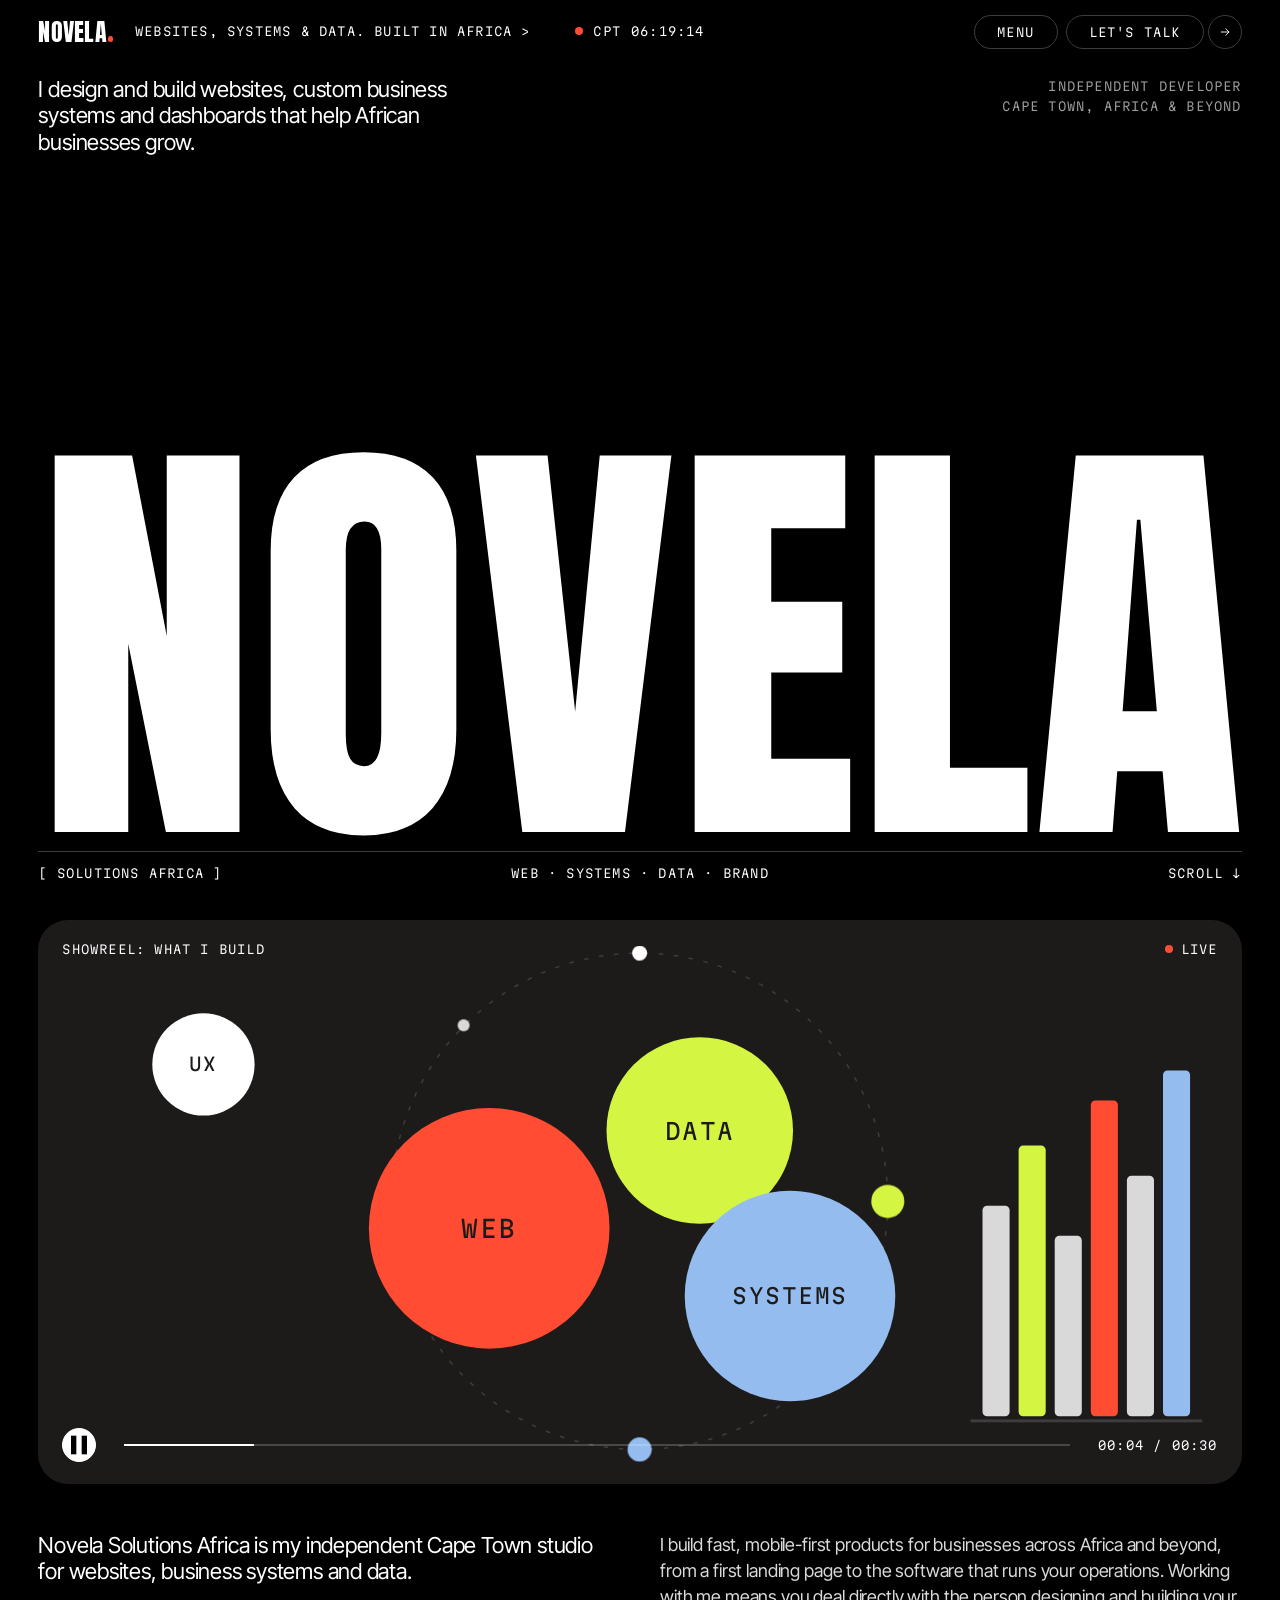
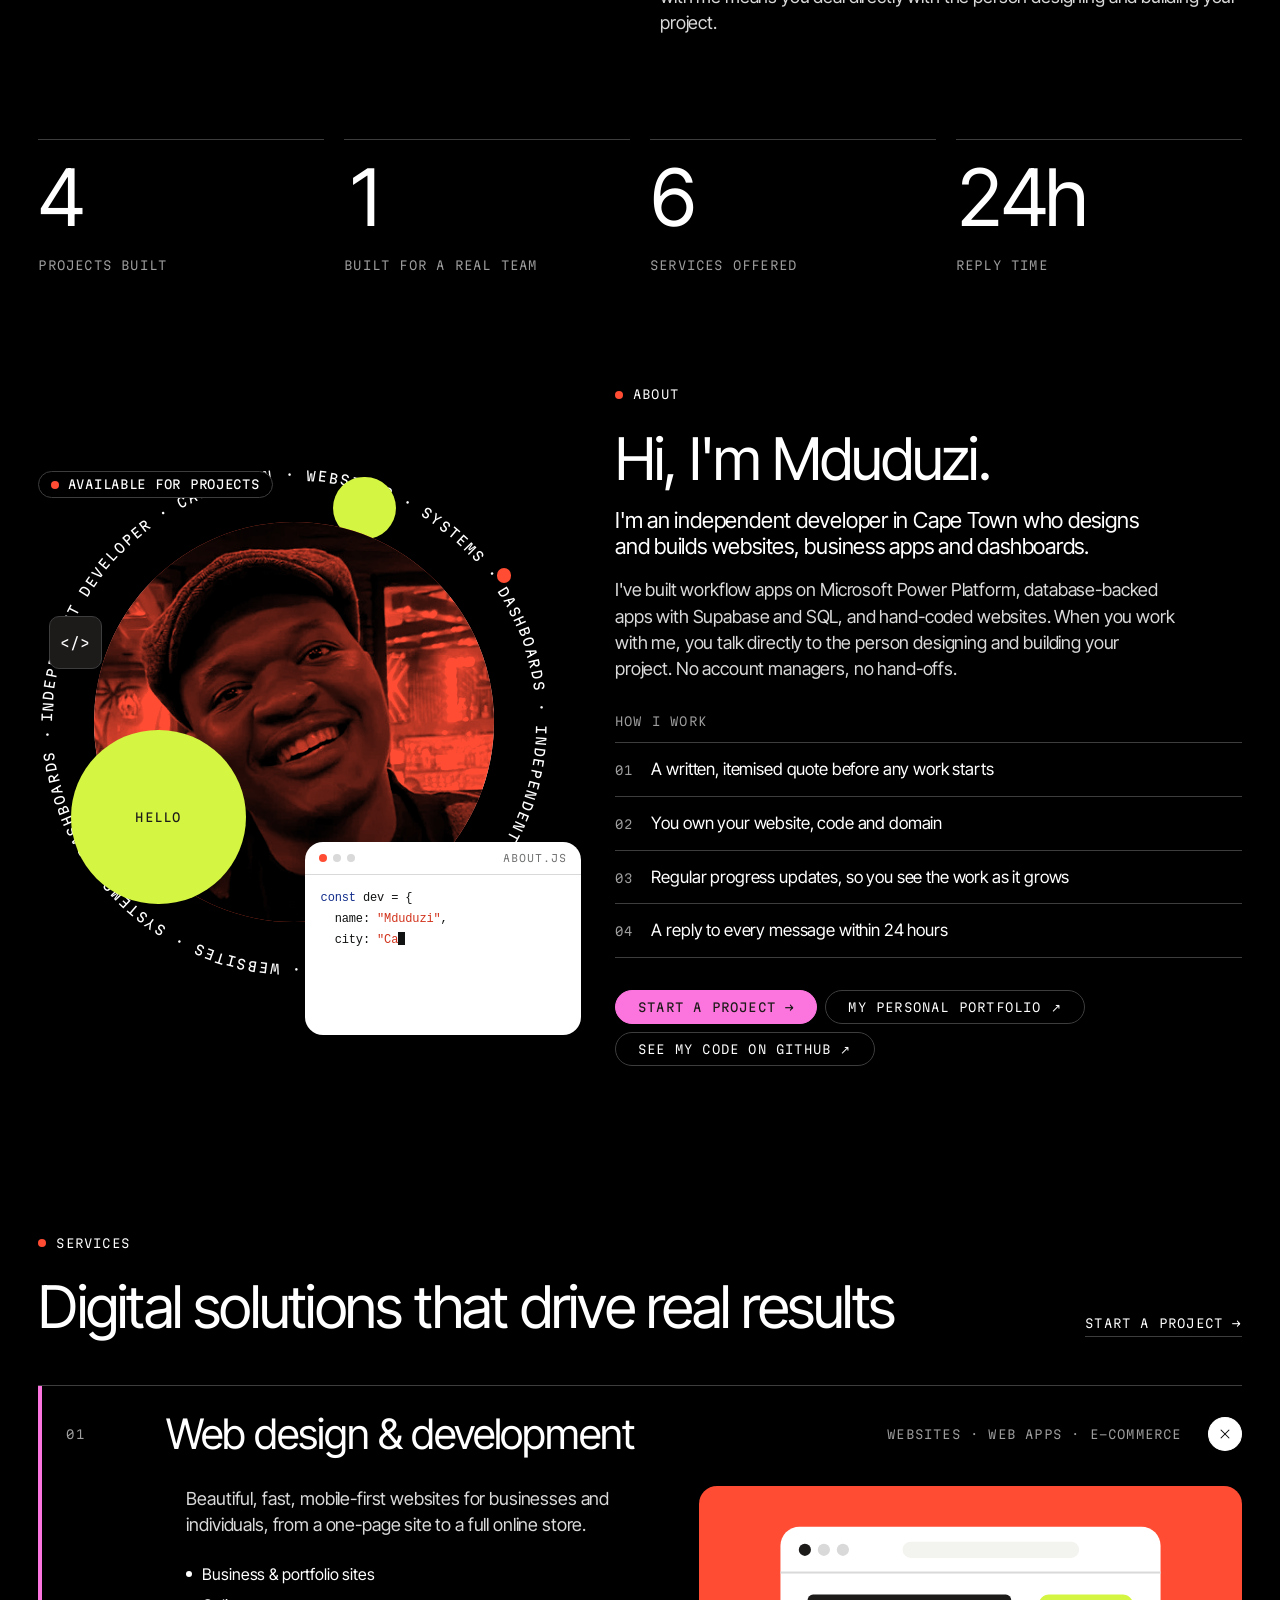
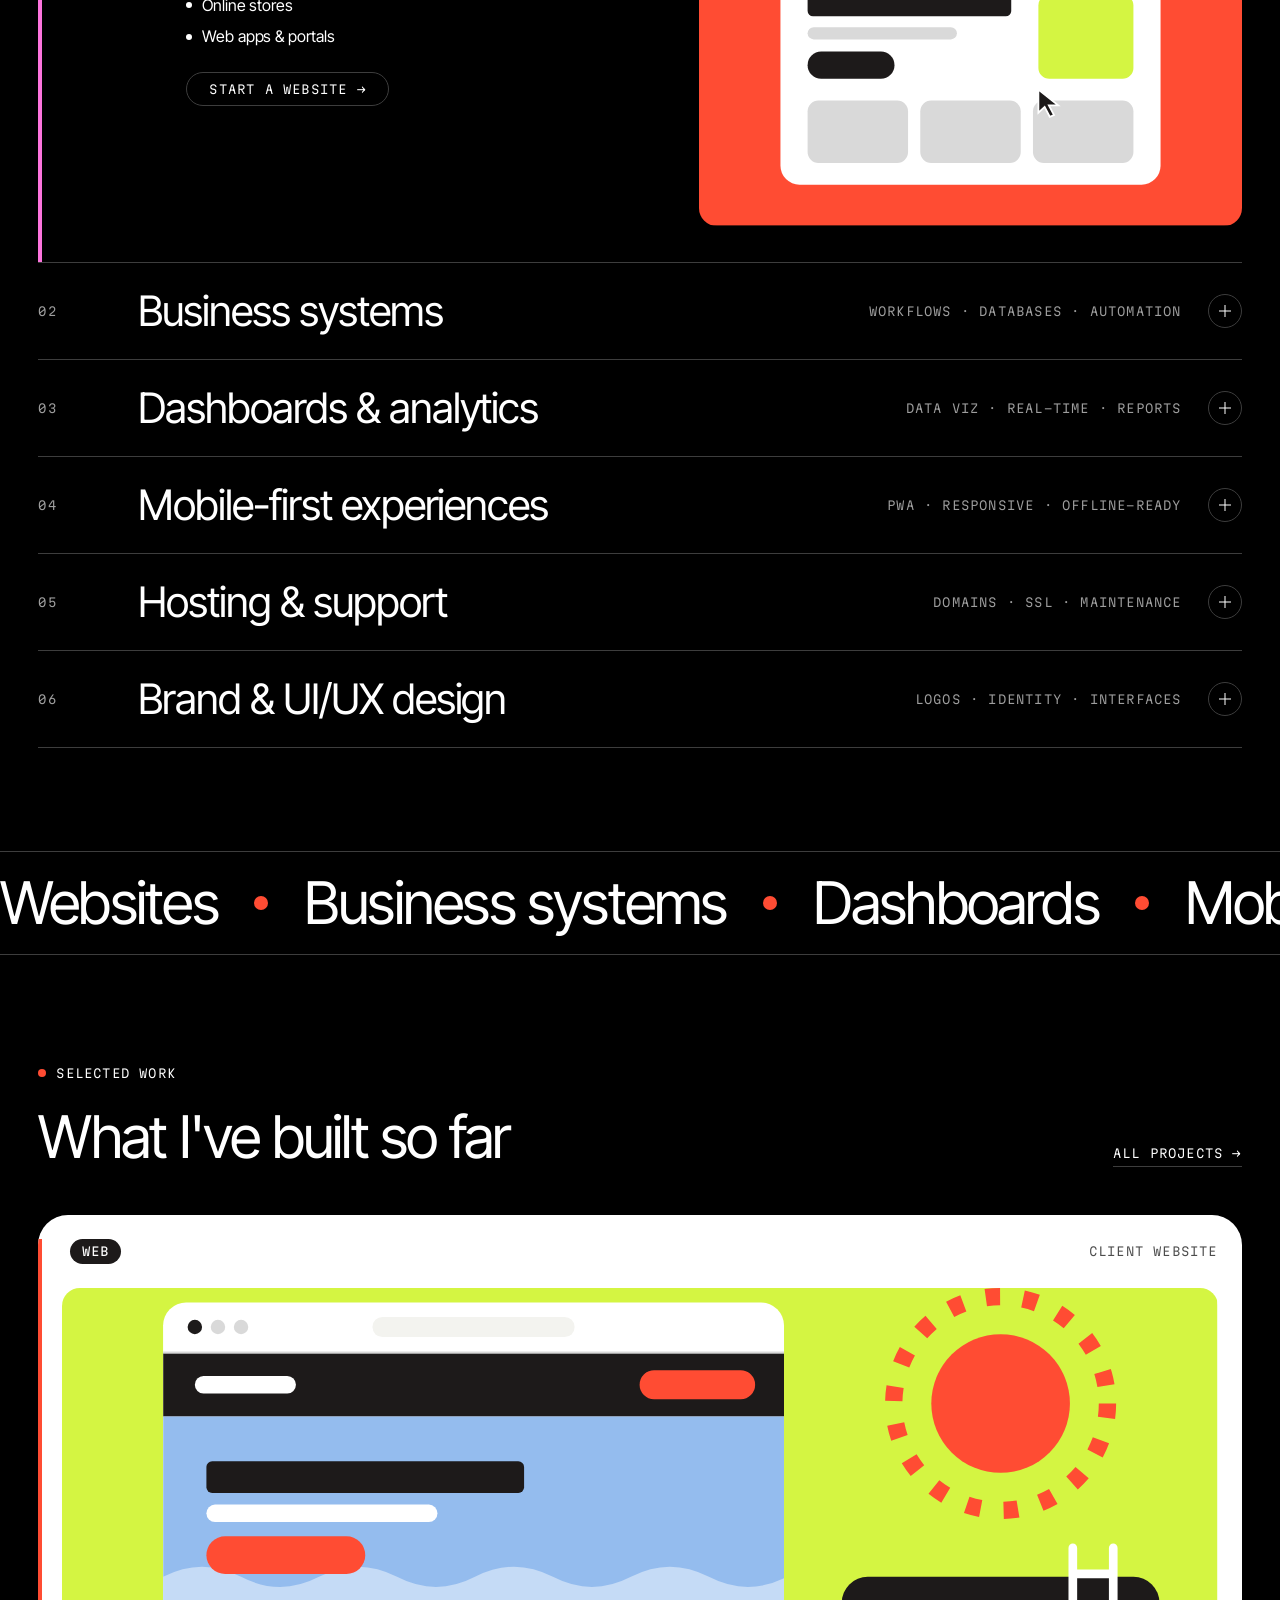
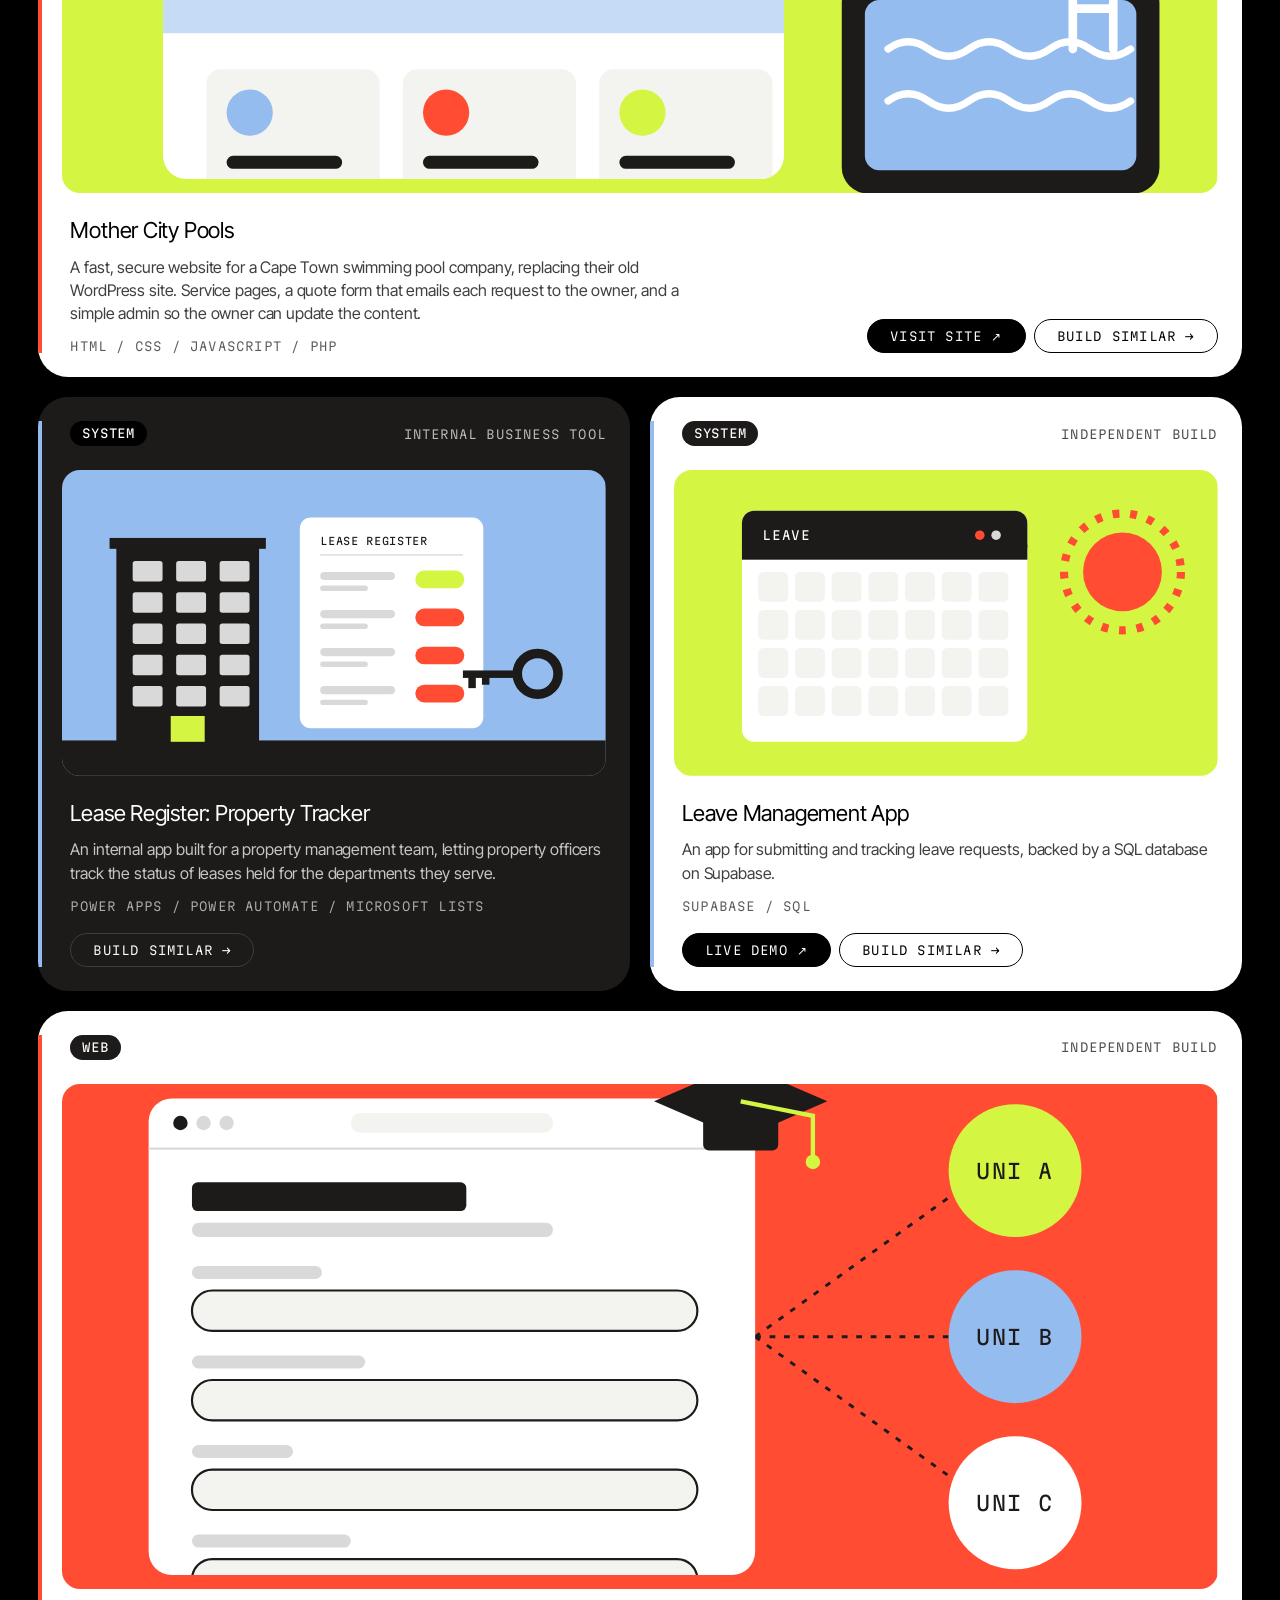
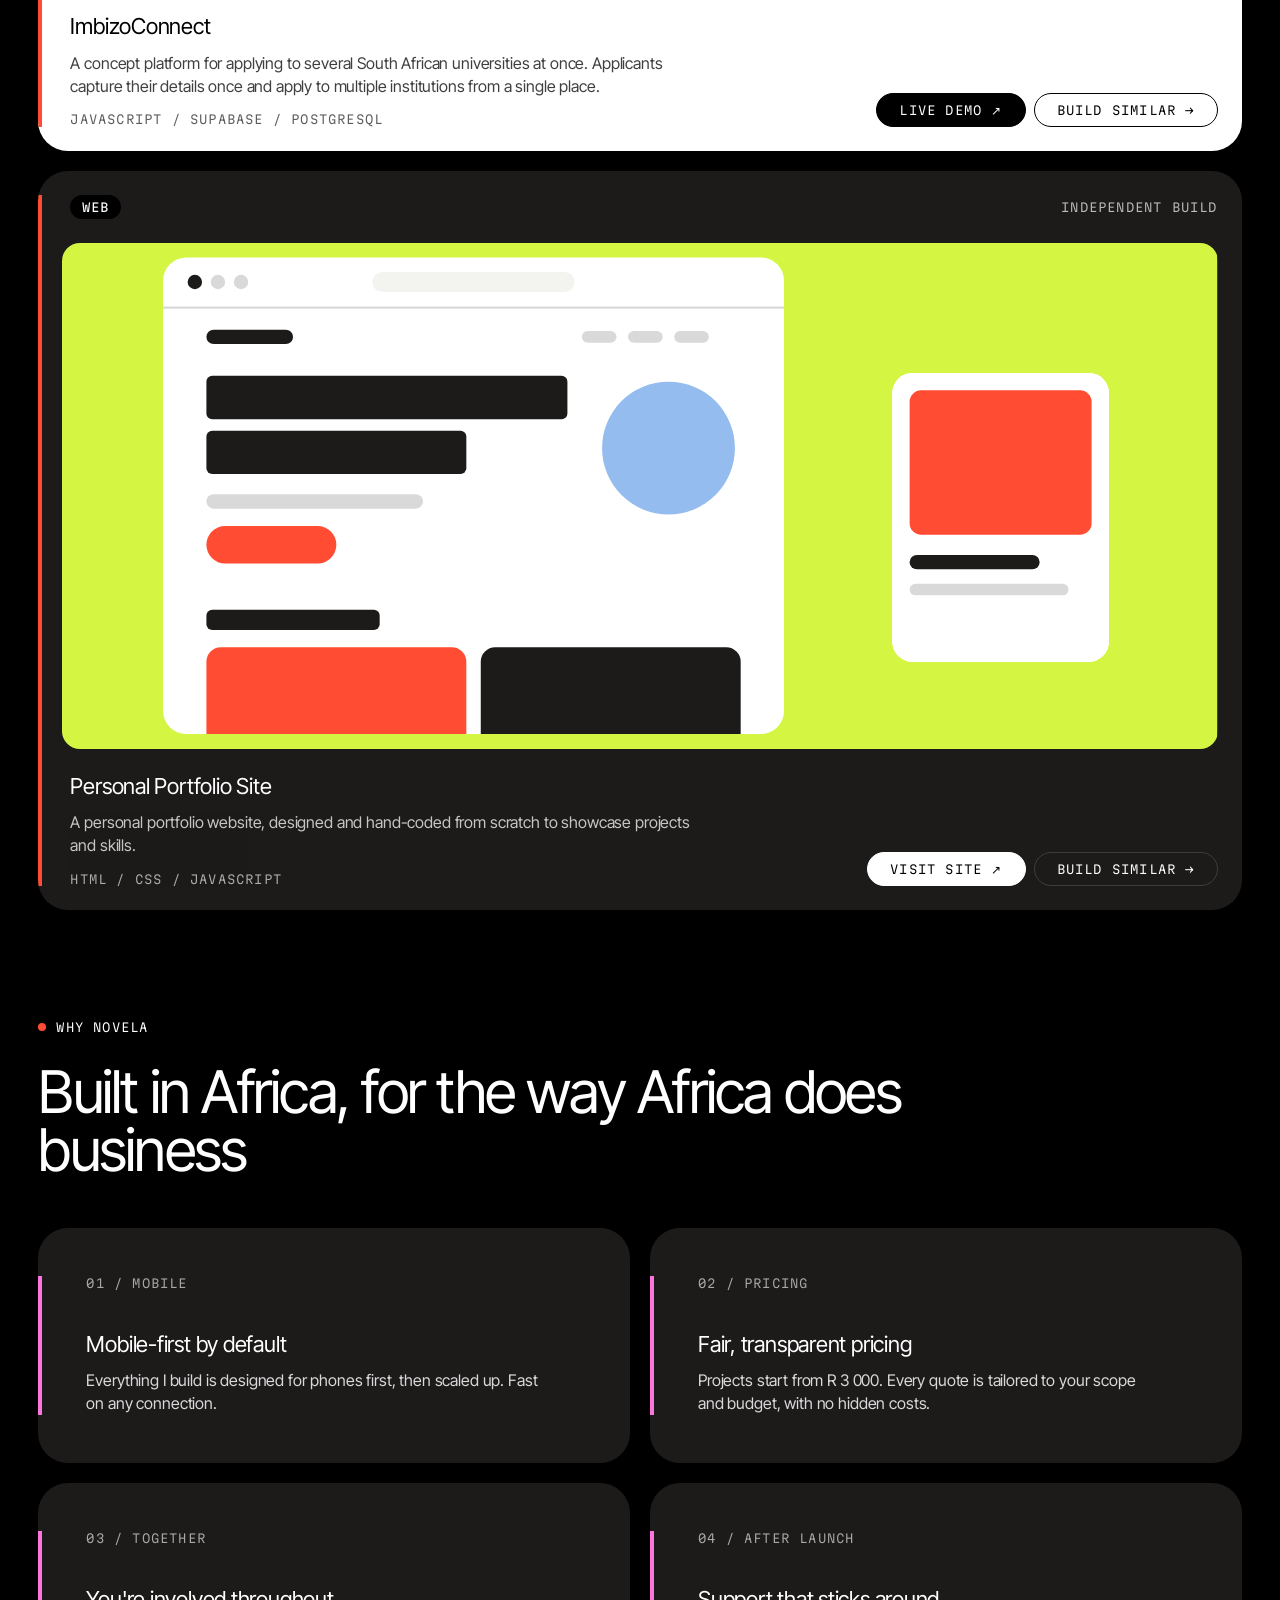
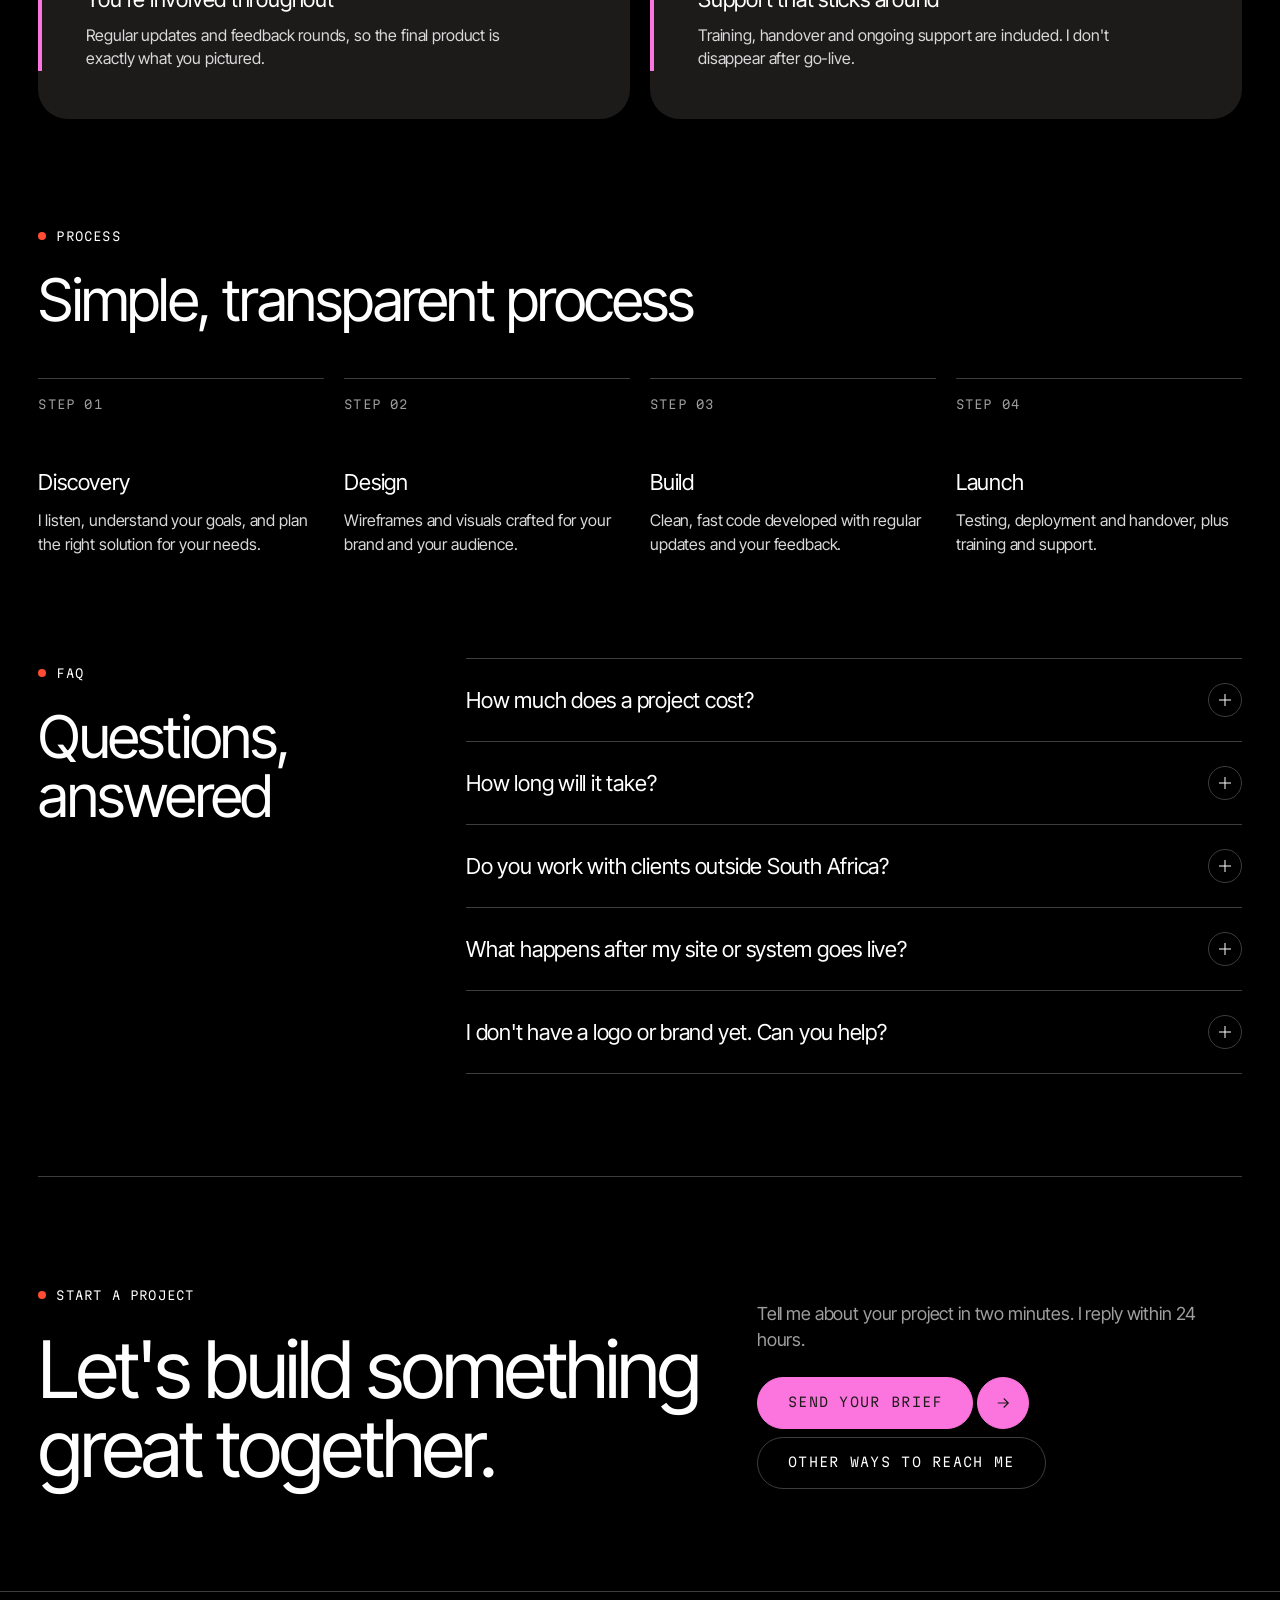
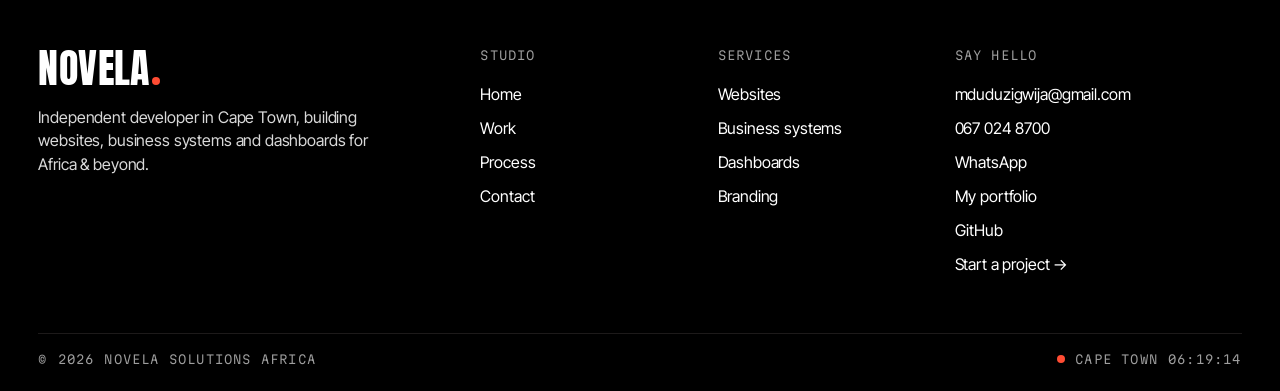
==== index.html @ 17c05530 "Add Mother City Pools to projects with link to the live site New client project card linking to http" ====
<!DOCTYPE html>
<html lang="en">
<head>
<meta charset="UTF-8">
<meta name="viewport" content="width=device-width, initial-scale=1.0">
<title>Novela Solutions Africa | Websites, Systems &amp; Dashboards</title>
<meta name="description" content="Independent Cape Town developer building fast, mobile-first websites, custom business systems and real-time dashboards for businesses across Africa and beyond.">
<meta name="theme-color" content="#000000">
<meta property="og:type" content="website">
<meta property="og:title" content="Novela Solutions Africa | Websites, Systems & Dashboards">
<meta property="og:description" content="Websites, business systems and dashboards that help your business grow in the digital age.">
<link rel="icon" href="assets/img/favicon.svg" type="image/svg+xml">
<link rel="preconnect" href="https://fonts.googleapis.com">
<link rel="preconnect" href="https://fonts.gstatic.com" crossorigin>
<link href="https://fonts.googleapis.com/css2?family=Anton&family=Inter+Tight:wght@300;400;500&family=Martian+Mono:wght@200;300;400;600&display=swap" rel="stylesheet">
<link rel="stylesheet" href="assets/css/styles.css?v=20261007a">
<!-- Anonymous visit counts with Umami (no cookies, no personal data). Only the live site is counted. -->
<script defer src="https://cloud.umami.is/script.js" data-website-id="703a37b5-77d7-4c17-984b-c3c5e5b60388" data-domains="mduduzigwija.github.io"></script>
</head>
<body>
<a class="skip-link" href="#main">Skip to content</a>

<header class="site-header">
  <div class="wrap nav">
    <div class="nav-left">
      <a href="index.html" class="brand" aria-label="Novela Solutions Africa home">NOVELA<span class="brand-dot" aria-hidden="true"></span></a>
      <a href="index.html#services" class="ticker mono">Websites, systems &amp; data. Built in Africa &gt;</a>
    </div>
    <div class="nav-center mono" aria-label="Local time in Cape Town"><span class="dot tick" aria-hidden="true"></span><span>CPT</span><span data-clock>--:--:--</span></div>
    <div class="nav-right">
      <button class="pill menu-btn" type="button" aria-expanded="false" aria-controls="site-menu">Menu</button>
      <a href="talk.html" class="combo" aria-label="Let's talk: start a project"><span class="pill">Let's talk</span><span class="arrow-btn"><svg viewBox="0 0 24 24" fill="none" stroke="currentColor" stroke-width="1.6" aria-hidden="true"><path d="M5 12h14M13 6l6 6-6 6"/></svg></span></a>
    </div>
  </div>
</header>
<div class="site-menu" id="site-menu" aria-hidden="true">
  <ul class="menu-list">
    <li><a href="index.html" aria-current="page"><span class="mono">01</span>Home</a></li>
    <li><a href="index.html#about"><span class="mono">02</span>About</a></li>
    <li><a href="index.html#services"><span class="mono">03</span>Services</a></li>
    <li><a href="portfolio.html"><span class="mono">04</span>Work</a></li>
    <li><a href="contact.html"><span class="mono">05</span>Contact</a></li>
    <li><a href="talk.html"><span class="mono">06</span>Start a project</a></li>
  </ul>
  <div class="menu-foot mono">
    <a href="mailto:mduduzigwija@gmail.com">mduduzigwija@gmail.com</a>
    <a href="tel:+27670248700">067 024 8700</a>
    <span>Cape Town, South Africa</span>
  </div>
</div>

<main id="main">

  <!-- HERO: the wordmark is the page -->
  <section class="hero wrap">
    <div class="hero-top">
      <p class="sub">I design and build websites, custom business systems and dashboards that help African businesses grow.</p>
      <p class="mono dim">Independent developer<br>Cape Town, Africa &amp; beyond</p>
    </div>
    <h1 class="wordmark" aria-label="Novela Solutions Africa"><span aria-hidden="true">N</span><span aria-hidden="true">O</span><span aria-hidden="true">V</span><span aria-hidden="true">E</span><span aria-hidden="true">L</span><span aria-hidden="true">A</span></h1>
    <div class="hero-bar mono">
      <span>[ Solutions Africa ]</span>
      <span>Web · Systems · Data · Brand</span>
      <a href="#reel">Scroll ↓</a>
    </div>
  </section>

  <!-- SHOWREEL + MANIFESTO -->
  <section class="wrap" id="reel" style="padding-top:20px">
    <div class="reel reveal">
      <svg viewBox="0 0 800 375" preserveAspectRatio="xMidYMid slice" aria-hidden="true">
        <circle cx="400" cy="187" r="165" fill="none" stroke="#3d3d3d" stroke-dasharray="3 7"/>
        <g class="orbit">
          <circle cx="565" cy="187" r="11" fill="#d4f542"/><circle cx="235" cy="187" r="7" fill="#ff4c33"/><circle cx="400" cy="22" r="5" fill="#ffffff"/>
        </g>
        <g class="orbit rev">
          <circle cx="400" cy="352" r="8" fill="#94bcee"/><circle cx="283" cy="70" r="4" fill="#d9d9d9"/><circle cx="517" cy="304" r="4" fill="#d9d9d9"/>
        </g>
        <g class="float"><circle cx="300" cy="205" r="80" fill="#ff4c33"/><text x="300" y="205" fill="#1d1a1a" font-family="Martian Mono, monospace" font-size="16" text-anchor="middle" dominant-baseline="central" letter-spacing="1">WEB</text></g>
        <g class="float b"><circle cx="440" cy="140" r="62" fill="#d4f542"/><text x="440" y="140" fill="#1d1a1a" font-family="Martian Mono, monospace" font-size="15" text-anchor="middle" dominant-baseline="central" letter-spacing="1">DATA</text></g>
        <g class="float c"><circle cx="500" cy="250" r="70" fill="#94bcee"/><text x="500" y="250" fill="#1d1a1a" font-family="Martian Mono, monospace" font-size="14" text-anchor="middle" dominant-baseline="central" letter-spacing="1">SYSTEMS</text></g>
        <g class="float b"><circle cx="110" cy="96" r="34" fill="#ffffff"/><text x="110" y="96" fill="#1d1a1a" font-family="Martian Mono, monospace" font-size="12" text-anchor="middle" dominant-baseline="central" letter-spacing="1">UX</text></g>
        <g>
          <rect class="bar" x="628" y="190" width="18" height="140" rx="3" fill="#d9d9d9"/>
          <rect class="bar" x="652" y="150" width="18" height="180" rx="3" fill="#d4f542" style="animation-delay:-.6s"/>
          <rect class="bar" x="676" y="210" width="18" height="120" rx="3" fill="#d9d9d9" style="animation-delay:-1.2s"/>
          <rect class="bar" x="700" y="120" width="18" height="210" rx="3" fill="#ff4c33" style="animation-delay:-1.8s"/>
          <rect class="bar" x="724" y="170" width="18" height="160" rx="3" fill="#d9d9d9" style="animation-delay:-2.4s"/>
          <rect class="bar" x="748" y="100" width="18" height="230" rx="3" fill="#94bcee" style="animation-delay:-3s"/>
          <rect x="620" y="332" width="154" height="2" fill="#3d3d3d"/>
        </g>
      </svg>
      <div class="reel-ui">
        <div><span class="mono">Showreel: what I build</span><span class="mono" style="display:inline-flex;align-items:center;gap:8px"><span class="dot tick"></span>Live</span></div>
        <div>
          <button class="arrow-btn" type="button" data-reel-toggle style="background:#fff;color:#000;border-color:#fff"></button>
          <span class="reel-progress"><i></i></span>
          <span class="mono" data-reel-time>00:00 / 00:30</span>
        </div>
      </div>
    </div>
    <div class="manifesto reveal">
      <p class="sub">Novela Solutions Africa is my independent Cape Town studio for websites, business systems and data.</p>
      <p>I build fast, mobile-first products for businesses across Africa and beyond, from a first landing page to the software that runs your operations. Working with me means you deal directly with the person designing and building your project.</p>
    </div>
  </section>

  <!-- STATS -->
  <section class="section wrap">
    <div class="stats">
      <div class="stat reveal"><b data-count="4">4</b><span class="mono dim">Projects built</span></div>
      <div class="stat reveal"><b data-count="1">1</b><span class="mono dim">Built for a real team</span></div>
      <div class="stat reveal"><b data-count="6">6</b><span class="mono dim">Services offered</span></div>
      <div class="stat reveal"><b data-count="24" data-suffix="h">24h</b><span class="mono dim">Reply time</span></div>
    </div>
  </section>

  <!-- ABOUT -->
  <section class="section wrap" id="about" style="padding-top:0">
    <div class="about">
      <div class="reveal">
      <figure class="orbit" data-portrait>
        <svg class="orbit-ring" viewBox="0 0 500 500" aria-hidden="true">
          <defs><path id="ring-path" d="M250 250m-236 0a236 236 0 1 1 472 0a236 236 0 1 1-472 0"/></defs>
          <text font-family="Martian Mono, monospace" font-size="13" fill="#ffffff"><textPath href="#ring-path" textLength="1476" lengthAdjust="spacing">INDEPENDENT DEVELOPER · CAPE TOWN · WEBSITES · SYSTEMS · DASHBOARDS · INDEPENDENT DEVELOPER · CAPE TOWN · WEBSITES · SYSTEMS · DASHBOARDS ·</textPath></text>
        </svg>
        <div class="orbit-track" aria-hidden="true">
          <span class="sat sat-1"></span>
          <span class="sat sat-2"></span>
          <span class="sat sat-3"><b>&lt;/&gt;</b></span>
          <span class="sat sat-4"></span>
        </div>
        <div class="orbit-stage">
          <div class="orbit-photo">
            <svg class="portrait-illustration" viewBox="0 0 400 400" preserveAspectRatio="xMidYMax slice" aria-hidden="true">
              <path d="M60 420c0-92 62-150 140-150s140 58 140 150Z" fill="#1d1a1a"/>
              <rect x="172" y="220" width="56" height="70" rx="20" fill="#1d1a1a"/>
              <ellipse cx="200" cy="158" rx="82" ry="94" fill="#1d1a1a"/>
              <path d="M122 136c6-60 44-92 80-92s72 30 78 90c-22-24-50-36-80-36s-58 14-78 38Z" fill="#000"/>
              <rect x="158" y="162" width="30" height="14" rx="7" fill="none" stroke="#f3f3ef" stroke-width="3"/><rect x="212" y="162" width="30" height="14" rx="7" fill="none" stroke="#f3f3ef" stroke-width="3"/><path d="M188 169h24" stroke="#f3f3ef" stroke-width="3"/>
            </svg>
            <img class="portrait-photo" alt="Mduduzi, the developer behind Novela Solutions Africa, smiling in a flat cap" hidden>
          </div>
          <span class="hello-dot mono" aria-hidden="true">Hello</span>
        </div>
        <div class="code-card" aria-hidden="true">
          <div class="code-bar"><i></i><i></i><i></i><span class="mono">about.js</span></div>
          <pre><code data-typer></code><span class="caret"></span></pre>
        </div>
        <figcaption class="tag orbit-status"><span class="dot tick" aria-hidden="true"></span>&nbsp;Available for projects</figcaption>
      </figure>
      </div>

      <div class="about-copy reveal">
        <p class="label"><span class="dot"></span><span class="mono">About</span></p>
        <h2 class="h-lg">Hi, I'm Mduduzi.</h2>
        <p class="sub">I'm an independent developer in Cape Town who designs and builds websites, business apps and dashboards.</p>
        <p class="about-body">I've built workflow apps on Microsoft Power Platform, database-backed apps with Supabase and SQL, and hand-coded websites. When you work with me, you talk directly to the person designing and building your project. No account managers, no hand-offs.</p>
        <p class="mono dim" style="margin:32px 0 14px">How I work</p>
        <ul class="promises">
          <li><span class="mono">01</span>A written, itemised quote before any work starts</li>
          <li><span class="mono">02</span>You own your website, code and domain</li>
          <li><span class="mono">03</span>Regular progress updates, so you see the work as it grows</li>
          <li><span class="mono">04</span>A reply to every message within 24 hours</li>
        </ul>
        <div class="row" style="display:flex;flex-wrap:wrap;gap:8px;margin-top:32px">
          <a class="pill pill--action" href="talk.html">Start a project →</a>
          <a class="pill" href="https://mduduzigwija.github.io/Mduduzi-Gwija-Profile-Site-1/" target="_blank" rel="noopener" data-demo="folio">My personal portfolio ↗</a>
          <a class="pill" href="https://github.com/MduduziGwija" target="_blank" rel="noopener">See my code on GitHub ↗</a>
        </div>
      </div>
    </div>
  </section>

  <!-- SERVICES -->
  <section class="section wrap" id="services" style="padding-top:0">
    <div class="head">
      <div>
        <p class="label"><span class="dot"></span><span class="mono">Services</span></p>
        <h2 class="h-lg">Digital solutions that drive real results</h2>
      </div>
      <a class="text-link" href="talk.html">Start a project →</a>
    </div>

    <div class="svc-list">
      <div class="svc open">
        <button class="svc-row" type="button" aria-expanded="true" aria-controls="svc-1"><span class="mono dim">01</span><span class="svc-title">Web design &amp; development</span><span class="svc-tags mono">Websites · Web apps · E-commerce</span><span class="plus" aria-hidden="true"></span></button>
        <div class="svc-body" id="svc-1"><div><div class="svc-inner"><span></span>
          <div class="svc-copy">
            <p>Beautiful, fast, mobile-first websites for businesses and individuals, from a one-page site to a full online store.</p>
            <ul><li>Business &amp; portfolio sites</li><li>Online stores</li><li>Web apps &amp; portals</li></ul>
            <a class="pill" href="talk.html?service=web">Start a website →</a>
          </div>
          <div class="svc-art" aria-hidden="true">
            <svg viewBox="0 0 400 250" preserveAspectRatio="xMidYMid slice">
              <rect width="400" height="250" fill="#ff4c33"/>
              <defs><clipPath id="svc-clip-web"><path d="M60 64H340V206a14 14 0 0 1-14 14H74a14 14 0 0 1-14-14Z"/></clipPath></defs>
              <rect x="60" y="30" width="280" height="190" rx="14" fill="#fff"/>
              <g clip-path="url(#svc-clip-web)"><g class="hv-scroll" style="--scroll:-170px">
                <rect x="80" y="80" width="150" height="16" rx="4" fill="#1d1a1a"/><rect x="80" y="104" width="110" height="9" rx="4.5" fill="#d9d9d9"/>
                <rect x="80" y="122" width="64" height="20" rx="10" fill="#1d1a1a"/><rect x="250" y="80" width="70" height="62" rx="8" fill="#d4f542"/>
                <rect x="80" y="158" width="74" height="46" rx="8" fill="#d9d9d9"/><rect x="163" y="158" width="74" height="46" rx="8" fill="#d9d9d9"/><rect x="246" y="158" width="74" height="46" rx="8" fill="#d9d9d9"/>
                <rect x="80" y="222" width="120" height="12" rx="4" fill="#1d1a1a"/><rect x="80" y="242" width="240" height="80" rx="8" fill="#94bcee"/>
                <rect x="80" y="334" width="180" height="9" rx="4.5" fill="#d9d9d9"/><rect x="80" y="350" width="140" height="9" rx="4.5" fill="#d9d9d9"/>
                <rect x="60" y="372" width="280" height="40" fill="#1d1a1a"/>
              </g></g>
              <rect x="60" y="63" width="280" height="1.5" fill="#d9d9d9"/>
              <circle cx="78" cy="47" r="4.5" fill="#1d1a1a"/><circle cx="92" cy="47" r="4.5" fill="#d9d9d9"/><circle cx="106" cy="47" r="4.5" fill="#d9d9d9"/>
              <rect x="150" y="41" width="130" height="12" rx="6" fill="#f3f3ef"/>
              <g class="hv-cursor"><path transform="translate(250 150)" d="M0 0V17L4.6 12.7L8.4 20L11.5 18.8L7.7 11.6H14.6Z" fill="#1d1a1a" stroke="#fff" stroke-width="1.3"/></g>
            </svg>
          </div>
        </div></div></div>
      </div>
      <div class="svc">
        <button class="svc-row" type="button" aria-expanded="false" aria-controls="svc-2"><span class="mono dim">02</span><span class="svc-title">Business systems</span><span class="svc-tags mono">Workflows · Databases · Automation</span><span class="plus" aria-hidden="true"></span></button>
        <div class="svc-body" id="svc-2"><div><div class="svc-inner"><span></span>
          <div class="svc-copy">
            <p>Custom apps that replace spreadsheets and paperwork. Capture information once, automate the steps and keep everything in one database.</p>
            <ul><li>Registers &amp; trackers</li><li>Leave, HR &amp; approval workflows</li><li>Microsoft Power Platform &amp; Supabase</li></ul>
            <a class="pill" href="talk.html?service=system">Plan a system →</a>
          </div>
          <div class="svc-art" aria-hidden="true">
            <svg viewBox="0 0 400 250" preserveAspectRatio="xMidYMid slice">
              <rect width="400" height="250" fill="#fff"/>
              <rect x="30" y="72" width="90" height="100" rx="10" fill="#1d1a1a"/>
              <rect x="44" y="88" width="62" height="10" rx="5" fill="#f3f3ef"/><rect x="44" y="106" width="62" height="10" rx="5" fill="#f3f3ef"/><rect x="44" y="124" width="40" height="10" rx="5" fill="#f3f3ef"/>
              <rect x="44" y="144" width="46" height="14" rx="7" fill="#ff4c33"/>
              <path d="M124 122H152M250 122H276" stroke="#1d1a1a" stroke-width="2"/><path d="M146 116l8 6-8 6M270 116l8 6-8 6" fill="none" stroke="#1d1a1a" stroke-width="2"/>
              <circle class="a-travel" style="--d:24px" cx="124" cy="122" r="5" fill="#ff4c33"/>
              <circle class="a-travel" style="--d:24px;--i:1" cx="250" cy="122" r="5" fill="#ff4c33"/>
              <g class="a-spin"><circle cx="201" cy="122" r="38" fill="none" stroke="#94bcee" stroke-width="10" stroke-dasharray="9 7"/><circle cx="201" cy="122" r="31" fill="#94bcee"/></g>
              <circle cx="201" cy="122" r="11" fill="#fff"/>
              <path d="M282 92v62c0 9 19 15 42 15s42-6 42-15V92" fill="#d4f542"/>
              <path d="M282 116c0 9 19 15 42 15s42-6 42-15M282 138c0 9 19 15 42 15s42-6 42-15" fill="none" stroke="#1d1a1a" stroke-width="2"/>
              <ellipse cx="324" cy="92" rx="42" ry="15" fill="#d4f542" stroke="#1d1a1a" stroke-width="2"/>
              <text x="75" y="200" fill="#1d1a1a" font-family="Martian Mono, monospace" font-size="11" text-anchor="middle" letter-spacing="1">FORM</text>
              <text x="201" y="200" fill="#1d1a1a" font-family="Martian Mono, monospace" font-size="11" text-anchor="middle" letter-spacing="1">AUTOMATE</text>
              <text x="324" y="200" fill="#1d1a1a" font-family="Martian Mono, monospace" font-size="11" text-anchor="middle" letter-spacing="1">DATABASE</text>
            </svg>
          </div>
        </div></div></div>
      </div>
      <div class="svc">
        <button class="svc-row" type="button" aria-expanded="false" aria-controls="svc-3"><span class="mono dim">03</span><span class="svc-title">Dashboards &amp; analytics</span><span class="svc-tags mono">Data viz · Real-time · Reports</span><span class="plus" aria-hidden="true"></span></button>
        <div class="svc-body" id="svc-3"><div><div class="svc-inner"><span></span>
          <div class="svc-copy">
            <p>Dashboards that turn your data into clear, live views of performance, so you can see what's working at a glance.</p>
            <ul><li>KPI &amp; sales dashboards</li><li>Charts built on your existing data</li><li>Automated reports</li></ul>
            <a class="pill" href="talk.html?service=dashboard">Build a dashboard →</a>
          </div>
          <div class="svc-art" aria-hidden="true">
            <svg viewBox="0 0 400 250" preserveAspectRatio="xMidYMid slice">
              <rect width="400" height="250" fill="#1d1a1a"/>
              <rect x="24" y="22" width="100" height="40" rx="8" fill="#fff"/><rect x="36" y="34" width="40" height="7" rx="3.5" fill="#d9d9d9"/><rect x="36" y="46" width="60" height="7" rx="3.5" fill="#1d1a1a"/>
              <rect x="134" y="22" width="100" height="40" rx="8" fill="#fff"/><rect x="146" y="34" width="40" height="7" rx="3.5" fill="#d9d9d9"/><rect x="146" y="46" width="50" height="7" rx="3.5" fill="#1d1a1a"/>
              <rect x="30" y="224" width="206" height="2" fill="#d9d9d9"/>
              <rect class="a-grow" style="--i:0" x="34" y="120" width="20" height="102" rx="3" fill="#d9d9d9"/>
              <rect class="a-grow" style="--i:1" x="60" y="96" width="20" height="126" rx="3" fill="#d4f542"/>
              <rect class="a-grow" style="--i:2" x="86" y="136" width="20" height="86" rx="3" fill="#d9d9d9"/>
              <rect class="a-grow" style="--i:3" x="112" y="84" width="20" height="138" rx="3" fill="#94bcee"/>
              <rect class="a-grow" style="--i:4" x="138" y="110" width="20" height="112" rx="3" fill="#d9d9d9"/>
              <rect class="a-grow" style="--i:5" x="164" y="76" width="20" height="146" rx="3" fill="#ff4c33"/>
              <rect class="a-grow" style="--i:6" x="190" y="100" width="20" height="122" rx="3" fill="#d9d9d9"/>
              <rect class="a-grow" style="--i:7" x="216" y="80" width="20" height="142" rx="3" fill="#d4f542"/>
              <g class="a-spin" style="animation-duration:14s">
                <circle cx="318" cy="130" r="52" fill="none" stroke="#d9d9d9" stroke-width="24"/>
                <circle cx="318" cy="130" r="52" fill="none" stroke="#ff4c33" stroke-width="24" stroke-dasharray="140 327"/>
                <circle cx="318" cy="130" r="52" fill="none" stroke="#d4f542" stroke-width="24" stroke-dasharray="90 327" stroke-dashoffset="-140"/>
                <circle cx="318" cy="130" r="52" fill="none" stroke="#94bcee" stroke-width="24" stroke-dasharray="60 327" stroke-dashoffset="-230"/>
              </g>
              <text x="318" y="134" fill="#fff" font-family="Martian Mono, monospace" font-size="12" text-anchor="middle" letter-spacing="1">DATA</text>
            </svg>
          </div>
        </div></div></div>
      </div>
      <div class="svc">
        <button class="svc-row" type="button" aria-expanded="false" aria-controls="svc-4"><span class="mono dim">04</span><span class="svc-title">Mobile-first experiences</span><span class="svc-tags mono">PWA · Responsive · Offline-ready</span><span class="plus" aria-hidden="true"></span></button>
        <div class="svc-body" id="svc-4"><div><div class="svc-inner"><span></span>
          <div class="svc-copy">
            <p>Responsive design and progressive web apps that feel native on a phone and keep working on patchy connections. Built for mobile-first African markets.</p>
            <ul><li>Installable web apps</li><li>Fast on low data</li><li>Works on every screen size</li></ul>
            <a class="pill" href="talk.html?service=mobile">Go mobile →</a>
          </div>
          <div class="svc-art" aria-hidden="true">
            <svg viewBox="0 0 400 250" preserveAspectRatio="xMidYMid slice">
              <rect width="400" height="250" fill="#94bcee"/>
              <path class="a-blip" style="--i:0" d="M80 140a22 22 0 0 1 32 0" fill="none" stroke="#ff4c33" stroke-width="7" stroke-linecap="round"/>
              <path class="a-blip" style="--i:1" d="M68 126a40 40 0 0 1 56 0" fill="none" stroke="#ff4c33" stroke-width="7" stroke-linecap="round"/>
              <path class="a-blip" style="--i:2" d="M56 112a58 58 0 0 1 80 0" fill="none" stroke="#ff4c33" stroke-width="7" stroke-linecap="round"/>
              <circle cx="96" cy="156" r="6" fill="#ff4c33"/>
              <rect x="150" y="16" width="100" height="218" rx="18" fill="#1d1a1a"/>
              <rect x="158" y="32" width="84" height="186" rx="10" fill="#fff"/>
              <rect x="182" y="22" width="36" height="5" rx="2.5" fill="#3d3d3d"/>
              <defs><clipPath id="svc-clip-phone"><rect x="158" y="32" width="84" height="160"/></clipPath></defs>
              <g clip-path="url(#svc-clip-phone)"><g class="hv-scroll" style="--scroll:-90px">
                <rect x="166" y="42" width="44" height="8" rx="4" fill="#1d1a1a"/>
                <rect x="166" y="58" width="68" height="44" rx="6" fill="#d4f542"/>
                <rect x="166" y="110" width="68" height="12" rx="6" fill="#d9d9d9"/><rect x="166" y="128" width="68" height="12" rx="6" fill="#d9d9d9"/><rect x="166" y="146" width="68" height="12" rx="6" fill="#d9d9d9"/>
                <rect x="166" y="166" width="68" height="18" rx="9" fill="#ff4c33"/>
                <rect x="166" y="194" width="68" height="44" rx="6" fill="#94bcee"/><rect x="166" y="246" width="50" height="10" rx="5" fill="#d9d9d9"/>
              </g></g>
              <rect x="158" y="194" width="84" height="24" fill="#f3f3ef"/>
              <circle cx="178" cy="206" r="4" fill="#1d1a1a"/><circle cx="200" cy="206" r="4" fill="#d9d9d9"/><circle cx="222" cy="206" r="4" fill="#d9d9d9"/>
              <g class="a-float"><circle cx="252" cy="30" r="15" fill="#d4f542"/><text x="252" y="34" fill="#1d1a1a" font-family="Martian Mono, monospace" font-size="12" text-anchor="middle">1</text></g>
              <rect class="a-grow" style="--i:0" x="290" y="150" width="14" height="20" rx="2" fill="#1d1a1a"/>
              <rect class="a-grow" style="--i:1" x="310" y="134" width="14" height="36" rx="2" fill="#1d1a1a"/>
              <rect class="a-grow" style="--i:2" x="330" y="118" width="14" height="52" rx="2" fill="#1d1a1a"/>
              <rect class="a-grow" style="--i:3" x="350" y="100" width="14" height="70" rx="2" fill="#1d1a1a"/>
            </svg>
          </div>
        </div></div></div>
      </div>
      <div class="svc">
        <button class="svc-row" type="button" aria-expanded="false" aria-controls="svc-5"><span class="mono dim">05</span><span class="svc-title">Hosting &amp; support</span><span class="svc-tags mono">Domains · SSL · Maintenance</span><span class="plus" aria-hidden="true"></span></button>
        <div class="svc-body" id="svc-5"><div><div class="svc-inner"><span></span>
          <div class="svc-copy">
            <p>I get your site online and keep it healthy: domain setup, secure hosting with SSL, updates and technical support. You focus on your business.</p>
            <ul><li>Domain &amp; email setup</li><li>Secure hosting (SSL)</li><li>Updates &amp; fixes</li></ul>
            <a class="pill" href="contact.html">Ask about hosting →</a>
          </div>
          <div class="svc-art" aria-hidden="true">
            <svg viewBox="0 0 400 250" preserveAspectRatio="xMidYMid slice">
              <rect width="400" height="250" fill="#d4f542"/>
              <rect x="36" y="46" width="170" height="44" rx="8" fill="#1d1a1a"/><rect x="36" y="100" width="170" height="44" rx="8" fill="#1d1a1a"/><rect x="36" y="154" width="170" height="44" rx="8" fill="#1d1a1a"/>
              <circle cx="58" cy="68" r="5" fill="#d9d9d9"/><circle cx="74" cy="68" r="5" fill="#d9d9d9"/><circle class="a-blink" cx="90" cy="68" r="5" fill="#ff4c33"/>
              <circle cx="58" cy="122" r="5" fill="#d9d9d9"/><circle class="a-blink" style="animation-delay:.5s" cx="74" cy="122" r="5" fill="#ff4c33"/><circle cx="90" cy="122" r="5" fill="#d9d9d9"/>
              <circle class="a-blink" style="animation-delay:.25s" cx="58" cy="176" r="5" fill="#ff4c33"/><circle cx="74" cy="176" r="5" fill="#d9d9d9"/><circle cx="90" cy="176" r="5" fill="#d9d9d9"/>
              <rect x="120" y="64" width="70" height="7" rx="3.5" fill="#3d3d3d"/><rect x="120" y="118" width="70" height="7" rx="3.5" fill="#3d3d3d"/><rect x="120" y="172" width="70" height="7" rx="3.5" fill="#3d3d3d"/>
              <g class="a-float">
                <path d="M300 40l62 22v46c0 40-27 66-62 80-35-14-62-40-62-80V62z" fill="#fff"/>
                <path d="M272 116l20 20 38-42" fill="none" stroke="#1d1a1a" stroke-width="10" stroke-linecap="round" stroke-linejoin="round"/>
              </g>
              <text x="300" y="222" fill="#1d1a1a" font-family="Martian Mono, monospace" font-size="12" text-anchor="middle" letter-spacing="1">SSL SECURED</text>
            </svg>
          </div>
        </div></div></div>
      </div>
      <div class="svc">
        <button class="svc-row" type="button" aria-expanded="false" aria-controls="svc-6"><span class="mono dim">06</span><span class="svc-title">Brand &amp; UI/UX design</span><span class="svc-tags mono">Logos · Identity · Interfaces</span><span class="plus" aria-hidden="true"></span></button>
        <div class="svc-body" id="svc-6"><div><div class="svc-inner"><span></span>
          <div class="svc-copy">
            <p>Logos, colour and type systems, and interface design that make your business look credible and professional everywhere it appears.</p>
            <ul><li>Logo &amp; identity</li><li>Colour &amp; typography</li><li>App &amp; website interfaces</li></ul>
            <a class="pill" href="talk.html?service=brand">Refresh your brand →</a>
          </div>
          <div class="svc-art" aria-hidden="true">
            <svg viewBox="0 0 400 250" preserveAspectRatio="xMidYMid slice">
              <rect width="400" height="250" fill="#d9d9d9"/>
              <g class="a-float"><circle cx="106" cy="100" r="62" fill="#ff4c33"/>
              <text x="106" y="104" fill="#fff" font-family="Anton, Impact, sans-serif" font-size="72" text-anchor="middle" dominant-baseline="central">N</text></g>
              <text x="222" y="138" fill="#1d1a1a" font-family="Anton, Impact, sans-serif" font-size="96">Aa</text>
              <rect x="206" y="168" width="36" height="36" rx="8" fill="#ff4c33"/>
              <rect x="250" y="168" width="36" height="36" rx="8" fill="#d4f542"/>
              <rect x="294" y="168" width="36" height="36" rx="8" fill="#94bcee"/>
              <rect x="338" y="168" width="36" height="36" rx="8" fill="#1d1a1a"/>
              <path d="M30 228C70 176 118 252 170 196" fill="none" stroke="#1d1a1a" stroke-width="3"/>
              <path d="M30 228L60 190M170 196L150 176" stroke="#1d1a1a" stroke-width="1.5"/>
              <circle cx="60" cy="190" r="4" fill="#fff" stroke="#1d1a1a" stroke-width="1.5"/><circle cx="150" cy="176" r="4" fill="#fff" stroke="#1d1a1a" stroke-width="1.5"/>
              <rect x="25" y="223" width="10" height="10" fill="#fff" stroke="#1d1a1a" stroke-width="1.5"/><rect x="165" y="191" width="10" height="10" fill="#fff" stroke="#1d1a1a" stroke-width="1.5"/>
            </svg>
          </div>
        </div></div></div>
      </div>
    </div>
  </section>

  <!-- MARQUEE BAND -->
  <div class="band" aria-hidden="true">
    <div class="band-track">
      <span>Websites <i class="dot"></i> Business systems <i class="dot"></i> Dashboards <i class="dot"></i> Mobile-first <i class="dot"></i> Branding <i class="dot"></i></span>
      <span>Websites <i class="dot"></i> Business systems <i class="dot"></i> Dashboards <i class="dot"></i> Mobile-first <i class="dot"></i> Branding <i class="dot"></i></span>
    </div>
  </div>

  <!-- SELECTED WORK -->
  <section class="section wrap" id="work">
    <div class="head">
      <div>
        <p class="label"><span class="dot"></span><span class="mono">Selected work</span></p>
        <h2 class="h-lg">What I've built so far</h2>
      </div>
      <a class="text-link" href="portfolio.html">All projects →</a>
    </div>
    <div class="cases" data-cases="featured"></div>
  </section>

  <!-- PRINCIPLES -->
  <section class="section wrap" id="why" style="padding-top:0">
    <div class="head">
      <div>
        <p class="label"><span class="dot"></span><span class="mono">Why Novela</span></p>
        <h2 class="h-lg">Built in Africa, for the way Africa does business</h2>
      </div>
    </div>
    <div class="cards-2">
      <div class="card reveal"><span class="mono">01 / Mobile</span><h3 class="sub">Mobile-first by default</h3><p>Everything I build is designed for phones first, then scaled up. Fast on any connection.</p></div>
      <div class="card reveal"><span class="mono">02 / Pricing</span><h3 class="sub">Fair, transparent pricing</h3><p>Projects start from R 3 000. Every quote is tailored to your scope and budget, with no hidden costs.</p></div>
      <div class="card reveal"><span class="mono">03 / Together</span><h3 class="sub">You're involved throughout</h3><p>Regular updates and feedback rounds, so the final product is exactly what you pictured.</p></div>
      <div class="card reveal"><span class="mono">04 / After launch</span><h3 class="sub">Support that sticks around</h3><p>Training, handover and ongoing support are included. I don't disappear after go-live.</p></div>
    </div>
  </section>

  <!-- PROCESS -->
  <section class="section wrap" id="process" style="padding-top:0">
    <div class="head">
      <div>
        <p class="label"><span class="dot"></span><span class="mono">Process</span></p>
        <h2 class="h-lg">Simple, transparent process</h2>
      </div>
    </div>
    <ol class="steps">
      <li class="step reveal"><span class="mono">Step 01</span><h3>Discovery</h3><p>I listen, understand your goals, and plan the right solution for your needs.</p></li>
      <li class="step reveal"><span class="mono">Step 02</span><h3>Design</h3><p>Wireframes and visuals crafted for your brand and your audience.</p></li>
      <li class="step reveal"><span class="mono">Step 03</span><h3>Build</h3><p>Clean, fast code developed with regular updates and your feedback.</p></li>
      <li class="step reveal"><span class="mono">Step 04</span><h3>Launch</h3><p>Testing, deployment and handover, plus training and support.</p></li>
    </ol>
  </section>

  <!-- FAQ -->
  <section class="section wrap" id="faq" style="padding-top:0">
    <div class="faq-grid">
      <div>
        <p class="label"><span class="dot"></span><span class="mono">FAQ</span></p>
        <h2 class="h-lg">Questions, answered</h2>
      </div>
      <div class="faq">
        <details><summary>How much does a project cost?<span class="plus" aria-hidden="true"></span></summary><p>Projects start from R 3 000. Because every business is different, I quote each project individually. Tell me what you need and I'll send a clear, itemised proposal that fits your budget, with no obligation.</p></details>
        <details><summary>How long will it take?<span class="plus" aria-hidden="true"></span></summary><p>It depends on what you need. We agree on a timeline together during Discovery, and I keep you updated at every step so there are no surprises.</p></details>
        <details><summary>Do you work with clients outside South Africa?<span class="plus" aria-hidden="true"></span></summary><p>Yes. I'm based in Cape Town and happy to work with clients across Africa and around the world. Everything can be handled remotely.</p></details>
        <details><summary>What happens after my site or system goes live?<span class="plus" aria-hidden="true"></span></summary><p>I handle testing, deployment and handover, and include training and support. I also offer managed hosting, SSL and ongoing maintenance if you'd like me to look after things.</p></details>
        <details><summary>I don't have a logo or brand yet. Can you help?<span class="plus" aria-hidden="true"></span></summary><p>Absolutely. My Brand &amp; UI/UX service covers logos, colour palettes, typography and brand assets, so your new site launches with a consistent, professional look.</p></details>
      </div>
    </div>
  </section>

  <!-- CTA -->
  <section class="wrap section" style="padding-top:0">
    <div class="cta">
      <div class="cta-grid">
        <div>
          <p class="label"><span class="dot"></span><span class="mono">Start a project</span></p>
          <h2 class="display">Let's build something great together.</h2>
        </div>
        <div class="cta-actions">
          <p class="dim">Tell me about your project in two minutes. I reply within 24 hours.</p>
          <div class="row">
            <a href="talk.html" class="combo combo--action"><span class="pill pill--lg">Send your brief</span><span class="arrow-btn" style="width:52px;height:52px"><svg viewBox="0 0 24 24" fill="none" stroke="currentColor" stroke-width="1.6" aria-hidden="true"><path d="M5 12h14M13 6l6 6-6 6"/></svg></span></a>
            <a href="contact.html" class="pill pill--lg">Other ways to reach me</a>
          </div>
        </div>
      </div>
    </div>
  </section>

</main>

<footer class="site-footer">
  <div class="wrap">
    <div class="footer-grid">
      <div><a href="index.html" class="brand">NOVELA<span class="brand-dot" aria-hidden="true"></span></a><p>Independent developer in Cape Town, building websites, business systems and dashboards for Africa &amp; beyond.</p></div>
      <div><h4 class="mono">Studio</h4><ul><li><a href="index.html">Home</a></li><li><a href="portfolio.html">Work</a></li><li><a href="index.html#process">Process</a></li><li><a href="contact.html">Contact</a></li></ul></div>
      <div><h4 class="mono">Services</h4><ul><li><a href="talk.html?service=web">Websites</a></li><li><a href="talk.html?service=system">Business systems</a></li><li><a href="talk.html?service=dashboard">Dashboards</a></li><li><a href="talk.html?service=brand">Branding</a></li></ul></div>
      <div><h4 class="mono">Say hello</h4><ul><li><a href="mailto:mduduzigwija@gmail.com">mduduzigwija@gmail.com</a></li><li><a href="tel:+27670248700">067 024 8700</a></li><li><a href="https://wa.me/27670248700" target="_blank" rel="noopener">WhatsApp</a></li><li><a href="https://mduduzigwija.github.io/Mduduzi-Gwija-Profile-Site-1/" target="_blank" rel="noopener" data-demo="folio">My portfolio</a></li><li><a href="https://github.com/MduduziGwija" target="_blank" rel="noopener">GitHub</a></li><li><a href="talk.html">Start a project →</a></li></ul></div>
    </div>
    <div class="footer-bottom mono"><span>© <span data-year>2026</span> Novela Solutions Africa</span><span><span class="dot" aria-hidden="true"></span>Cape Town <span data-clock></span></span></div>
  </div>
</footer>

<script src="assets/js/main.js?v=20261007a" defer></script>
</body>
</html>
---- assets/css/styles.css ----
/* ==========================================================================
   Novela Solutions Africa — design system
   Pure black canvas · one wordmark · mono UI chrome · a single magenta action
   ========================================================================== */

*,*::before,*::after{margin:0;padding:0;box-sizing:border-box}

:root{
  /* Colour */
  --void:#000000;
  --bone:#ffffff;
  --charcoal:#1d1a1a;
  --ink:#111212;
  --graphite:#3d3d3d;
  --mist:#d9d9d9;
  --dim:rgba(255,255,255,.62);
  --parchment:#f3f3ef;
  --magenta:#fc74dd;
  --ember:#ff4c33;
  /* Artwork-only fills */
  --art-yellow:#d4f542;
  --art-blue:#94bcee;
  --art-violet:#122d8b;

  /* Type */
  --display:'Anton','Impact',sans-serif;
  --sans:'Inter Tight','Inter',ui-sans-serif,system-ui,sans-serif;
  --mono:'Martian Mono',ui-monospace,SFMono-Regular,Menlo,Consolas,monospace;

  /* Shape & rhythm */
  --r-card:30px;
  --r-card-sm:18px;
  --r-pill:96px;
  --gutter:clamp(16px,3vw,40px);
  --section:clamp(64px,8vw,120px);
  --nav-h:64px;
  --ease:cubic-bezier(.2,.8,.2,1);
}

html{scroll-behavior:smooth;scroll-padding-top:calc(var(--nav-h) + 16px);-webkit-text-size-adjust:100%}
body{
  background:var(--void);color:var(--bone);
  font-family:var(--sans);font-size:18px;line-height:1.45;letter-spacing:-.008em;
  -webkit-font-smoothing:antialiased;overflow-x:hidden;
}
body.locked{overflow:hidden}
img,svg{display:block;max-width:100%}
a{color:inherit}
button,input,select,textarea{font:inherit;color:inherit}
[hidden]{display:none !important}
:focus-visible{outline:2px solid var(--bone);outline-offset:3px}
::selection{background:var(--magenta);color:var(--charcoal)}

.sr-only{position:absolute;width:1px;height:1px;padding:0;margin:-1px;overflow:hidden;clip:rect(0,0,0,0);white-space:nowrap;border:0}
.skip-link{position:absolute;left:16px;top:-100px;z-index:999;background:var(--bone);color:var(--void);padding:10px 22px;border-radius:var(--r-pill);font-family:var(--mono);font-size:12px;text-transform:uppercase;letter-spacing:.1em;text-decoration:none}
.skip-link:focus{top:12px}

/* ---------- Primitives ---------- */
.wrap{width:100%;max-width:1440px;margin:0 auto;padding-inline:var(--gutter)}
.section{padding-block:var(--section)}

.mono{font-family:var(--mono);font-size:12px;font-weight:300;letter-spacing:.1em;text-transform:uppercase;line-height:1.2}
.dim{color:var(--dim)}
.dot{display:inline-block;width:8px;height:8px;border-radius:50%;background:var(--ember);flex-shrink:0}
.dot.tick{animation:tick 1s steps(1) infinite}

.label{display:inline-flex;align-items:center;gap:10px;margin-bottom:28px}

h1,h2,h3{font-weight:400;color:var(--bone)}
.display{font-size:clamp(44px,6.2vw,80px);line-height:1;letter-spacing:-.04em}
.h-lg{font-size:clamp(36px,4.6vw,60px);line-height:1;letter-spacing:-.03em}
.h-md{font-size:clamp(28px,3vw,42px);line-height:1.1;letter-spacing:-.025em}
.sub{font-size:22px;line-height:1.2;letter-spacing:-.01em}
.body-sm{font-size:14px;line-height:1.35}

/* ---------- Buttons ---------- */
.pill{
  display:inline-flex;align-items:center;justify-content:center;gap:10px;
  min-height:34px;padding:10px 22px;border-radius:var(--r-pill);
  border:1px solid var(--graphite);background:transparent;color:var(--bone);
  font-family:var(--mono);font-size:12px;font-weight:300;letter-spacing:.1em;text-transform:uppercase;line-height:1;
  text-decoration:none;cursor:pointer;white-space:nowrap;
  transition:background .25s,color .25s,border-color .25s;
}
.pill:hover{background:var(--bone);color:var(--void);border-color:var(--bone)}
.pill--light{border-color:var(--bone)}
.pill--action{background:var(--magenta);border-color:var(--magenta);color:var(--charcoal);font-weight:400}
.pill--action:hover{background:var(--bone);border-color:var(--bone);color:var(--void)}
.pill--lg{min-height:52px;padding:16px 30px;font-size:13px}
.pill--block{width:100%}
.pill[disabled]{opacity:.55;cursor:progress}

.arrow-btn{
  width:34px;height:34px;border-radius:50%;border:1px solid var(--graphite);
  display:grid;place-items:center;flex-shrink:0;transition:transform .35s var(--ease),background .25s,border-color .25s,color .25s;
}
.arrow-btn svg{width:14px;height:14px}
.pill--lg + .arrow-btn,.combo--lg .arrow-btn{width:52px;height:52px}
.pill--lg + .arrow-btn svg{width:18px;height:18px}

/* Pill + round arrow, hover together */
.combo{display:inline-flex;align-items:center;gap:4px;text-decoration:none;color:var(--bone)}
.combo:hover .pill{background:var(--bone);color:var(--void);border-color:var(--bone)}
.combo:hover .arrow-btn{transform:rotate(-45deg);background:var(--bone);color:var(--void);border-color:var(--bone)}
.combo--action .pill,.combo--action .arrow-btn{background:var(--magenta);border-color:var(--magenta);color:var(--charcoal)}

.text-link{font-family:var(--mono);font-size:12px;font-weight:300;letter-spacing:.1em;text-transform:uppercase;text-decoration:none;display:inline-flex;align-items:center;gap:8px;border-bottom:1px solid var(--graphite);padding-bottom:4px;transition:border-color .25s,gap .25s}
.text-link:hover{border-color:var(--bone);gap:14px}

.tag{display:inline-flex;align-items:center;padding:4px 12px;border-radius:var(--r-card);background:var(--charcoal);color:var(--bone);font-family:var(--mono);font-size:12px;font-weight:400;letter-spacing:.06em;text-transform:uppercase;line-height:1.4}

/* ---------- Header ---------- */
.site-header{
  position:fixed;top:0;left:0;right:0;z-index:200;height:var(--nav-h);
  background:var(--void);border-bottom:1px solid transparent;transition:border-color .3s;
}
.site-header.scrolled{border-bottom-color:var(--charcoal)}
.nav{height:100%;display:grid;grid-template-columns:1fr auto 1fr;align-items:center;gap:20px}
.nav-left{display:flex;align-items:center;gap:22px;min-width:0}
.brand{font-family:var(--display);font-size:24px;line-height:1;letter-spacing:.01em;text-decoration:none;color:var(--bone)}
/* Logo B: wordmark + ember full stop */
.brand::after{content:"";display:inline-block;width:.21em;height:.21em;margin-left:.05em;border-radius:50%;background:var(--ember)}
.ticker{display:inline-flex;align-items:center;gap:8px;text-decoration:none;white-space:nowrap;overflow:hidden;text-overflow:ellipsis}
.ticker:hover{text-decoration:underline;text-underline-offset:4px}
.nav-center{display:flex;align-items:center;gap:10px;white-space:nowrap}
.nav-right{display:flex;align-items:center;justify-content:flex-end;gap:8px}
.menu-btn{min-width:84px}

/* Full-screen menu */
.site-menu{
  position:fixed;inset:0;z-index:150;background:var(--void);
  padding:calc(var(--nav-h) + 4vh) var(--gutter) 32px;
  display:flex;flex-direction:column;justify-content:space-between;
  opacity:0;visibility:hidden;transition:opacity .35s var(--ease),visibility 0s .35s;
}
.site-menu.open{opacity:1;visibility:visible;transition:opacity .35s var(--ease)}
.menu-list{list-style:none;max-width:1440px;width:100%;margin:0 auto}
.menu-list li{border-top:1px solid var(--charcoal);overflow:hidden}
.menu-list li:last-child{border-bottom:1px solid var(--charcoal)}
.menu-list a{
  position:relative;display:flex;align-items:baseline;gap:24px;padding:10px 0 10px 0;
  font-size:clamp(38px,min(8vw,10vh),104px);line-height:1;letter-spacing:-.04em;text-decoration:none;
  transform:translateY(105%);transition:transform .6s var(--ease),padding-left .35s var(--ease);
}
.site-menu.open .menu-list a{transform:none}
.site-menu.open .menu-list li:nth-child(2) a{transition-delay:.05s,0s}
.site-menu.open .menu-list li:nth-child(3) a{transition-delay:.1s,0s}
.site-menu.open .menu-list li:nth-child(4) a{transition-delay:.15s,0s}
.site-menu.open .menu-list li:nth-child(5) a{transition-delay:.2s,0s}
.site-menu.open .menu-list li:nth-child(6) a{transition-delay:.25s,0s}
.menu-list a::before{content:'';position:absolute;left:0;top:18%;bottom:18%;width:6px;background:var(--magenta);transform:scaleY(0);transition:transform .35s var(--ease)}
.menu-list a:hover,.menu-list a[aria-current="page"]{padding-left:28px}
.menu-list a:hover::before,.menu-list a[aria-current="page"]::before{transform:scaleY(1)}
.menu-list .mono{align-self:center;color:var(--dim)}
.menu-foot{max-width:1440px;width:100%;margin:0 auto;display:flex;flex-wrap:wrap;justify-content:space-between;gap:16px 32px}
.menu-foot a{text-decoration:none}
.menu-foot a:hover{text-decoration:underline;text-underline-offset:4px}

/* ---------- Hero / wordmark ---------- */
.hero{min-height:100svh;display:flex;flex-direction:column;justify-content:space-between;padding-top:calc(var(--nav-h) + 12px);padding-bottom:20px}
.hero-top{display:flex;justify-content:space-between;align-items:flex-start;gap:24px}
.hero-top .sub{max-width:440px}
.flow-word{display:inline-block}
.hero-top .mono{text-align:right;line-height:1.7}
.wordmark{
  font-family:var(--display);font-weight:400;line-height:.83;letter-spacing:-.01em;
  font-size:27vw;white-space:nowrap;color:var(--bone);user-select:none;
  display:flex;justify-content:space-between;margin-top:auto;padding-top:6vh;
}
.wordmark span{display:inline-block;transform-origin:50% 100%;transition:transform .5s var(--ease);will-change:transform}
.hero-bar{display:grid;grid-template-columns:repeat(3,1fr);gap:20px;margin-top:22px;padding-top:14px;border-top:1px solid var(--graphite)}
.hero-bar > :nth-child(2){text-align:center}
.hero-bar > :nth-child(3){text-align:right}
.hero-bar a{text-decoration:none}
.hero-bar a:hover{text-decoration:underline;text-underline-offset:4px}

/* ---------- Showreel ---------- */
.reel{position:relative;border-radius:var(--r-card);overflow:hidden;background:var(--charcoal);aspect-ratio:16/7.5}
.reel svg{width:100%;height:100%}
.reel-ui{position:absolute;inset:0;display:flex;flex-direction:column;justify-content:space-between;padding:22px 24px;pointer-events:none}
.reel-ui > div{display:flex;justify-content:space-between;align-items:center;gap:12px}
.reel-ui button{pointer-events:auto}
.reel-progress{flex:1;height:2px;background:rgba(255,255,255,.2);margin-inline:16px;position:relative;overflow:hidden}
.reel-progress i{position:absolute;inset:0;background:var(--bone);transform-origin:left;transform:scaleX(0)}
.reel .orbit{transform-box:view-box;transform-origin:400px 187px;animation:spin 28s linear infinite}
.reel .orbit.rev{animation-duration:40s;animation-direction:reverse}
.reel .float{animation:floaty 7s ease-in-out infinite}
.reel .float.b{animation-delay:-2.3s}.reel .float.c{animation-delay:-4.6s}
.reel .bar{transform-box:fill-box;transform-origin:bottom;animation:bars 3.2s ease-in-out infinite alternate}
.reel.paused *{animation-play-state:paused !important}

.manifesto{display:grid;grid-template-columns:1fr 1fr;gap:40px;margin-top:48px}
.manifesto p:last-child{color:var(--mist)}

/* ---------- Stats ---------- */
.stats{display:grid;grid-template-columns:repeat(4,1fr);gap:20px}
.stat{border-top:1px solid var(--graphite);padding-top:18px}
.stat b{display:block;font-weight:400;font-size:clamp(48px,6.2vw,80px);line-height:1;letter-spacing:-.04em;margin-bottom:14px;font-variant-numeric:tabular-nums}

/* ---------- Section head ---------- */
.head{display:flex;justify-content:space-between;align-items:flex-end;gap:24px;flex-wrap:wrap;margin-bottom:48px}
.head h2{max-width:900px}

/* ---------- Services accordion ---------- */
.svc{border-top:1px solid var(--graphite);position:relative}
.svc:last-child{border-bottom:1px solid var(--graphite)}
.svc::before{content:'';position:absolute;left:0;top:0;bottom:0;width:4px;background:var(--magenta);transform:scaleY(0);transform-origin:top;transition:transform .4s var(--ease)}
.svc:hover::before,.svc.open::before{transform:scaleY(1)}
.svc-row{
  width:100%;display:grid;grid-template-columns:80px 1fr auto 40px;align-items:center;gap:20px;
  padding:26px 0;background:none;border:0;text-align:left;cursor:pointer;color:var(--bone);
  transition:padding-left .4s var(--ease);
}
.svc:hover .svc-row,.svc.open .svc-row{padding-left:28px}
.svc-title{font-size:clamp(26px,3.4vw,42px);line-height:1.05;letter-spacing:-.025em}
.svc-tags{color:var(--dim);text-align:right}
.plus{width:34px;height:34px;border-radius:50%;border:1px solid var(--graphite);position:relative;justify-self:end;transition:transform .4s var(--ease),background .25s,border-color .25s}
.plus::before,.plus::after{content:'';position:absolute;left:50%;top:50%;width:12px;height:1px;background:currentColor;transform:translate(-50%,-50%)}
.plus::after{transform:translate(-50%,-50%) rotate(90deg)}
.svc.open .plus,details[open] .plus{transform:rotate(45deg);background:var(--bone);border-color:var(--bone);color:var(--void)}
.svc-body{display:grid;grid-template-rows:0fr;transition:grid-template-rows .45s var(--ease)}
.svc.open .svc-body{grid-template-rows:1fr}
.svc-body > div{overflow:hidden}
.svc-inner{display:grid;grid-template-columns:80px 1fr 1.15fr;gap:20px 40px;padding:4px 0 36px 28px;align-items:start}
.svc-copy{display:flex;flex-direction:column;align-items:flex-start;gap:24px}
.svc-copy p{color:var(--mist);max-width:520px}
.svc-copy ul{list-style:none;display:flex;flex-direction:column;gap:8px}
.svc-copy li{display:flex;align-items:center;gap:10px;font-size:16px}
.svc-copy li::before{content:'';width:6px;height:6px;border-radius:50%;background:var(--bone);flex-shrink:0}
.svc-art{border-radius:var(--r-card-sm);overflow:hidden;aspect-ratio:16/10}
.svc-art svg{width:100%;height:100%}
/* Service illustration motion — only while the row is open */
.a-spin,.a-grow,.a-float{transform-box:fill-box}
.a-spin{transform-origin:center}
.a-grow{transform-origin:bottom}
.a-travel,.a-blip{opacity:0}
.svc.open .a-spin{animation:spin 6s linear infinite}
.svc.open .a-grow{animation:bars 1.4s ease-in-out infinite alternate;animation-delay:calc(var(--i,0) * -.3s)}
.svc.open .a-travel{animation:travel 2s linear infinite;animation-delay:calc(var(--i,0) * .6s)}
.svc.open .a-blink{animation:tick 1s steps(1) infinite}
.svc.open .a-blip{animation:blip 2s ease-out infinite;animation-delay:calc(var(--i,0) * .35s)}
.svc.open .a-float{animation:floaty 3s ease-in-out infinite}

/* ---------- Marquee band ---------- */
.band{border-block:1px solid var(--graphite);padding-block:22px;overflow:hidden}
.band-track{display:flex;width:max-content;animation:marquee 36s linear infinite}
.band:hover .band-track{animation-play-state:paused}
.band-track span{display:inline-flex;align-items:center;gap:36px;padding-right:36px;font-size:clamp(34px,4.6vw,60px);letter-spacing:-.03em;line-height:1;white-space:nowrap}
.band-track .dot{width:14px;height:14px}

/* ---------- About / portrait ---------- */
.about{display:grid;grid-template-columns:minmax(0,.9fr) minmax(0,1.1fr);gap:clamp(32px,5vw,80px);align-items:center;padding-bottom:60px}
#about{overflow-x:clip}
/* Orbit portrait: circular duotone photo, rotating text ring, orbiting shapes, typing code card */
.orbit{
  position:relative;width:100%;max-width:540px;aspect-ratio:1;margin-inline:auto;
  transform:perspective(1000px) rotateX(var(--ry,0deg)) rotateY(var(--rx,0deg));transition:transform .5s var(--ease);
}
.orbit-ring{position:absolute;inset:0;width:100%;height:100%;animation:spin 40s linear infinite}
.orbit-ring text{letter-spacing:.1em}
.orbit-track{position:absolute;inset:3%;animation:spin 26s linear infinite reverse;pointer-events:none}
.sat{position:absolute;display:block;border-radius:50%}
.sat-1{width:13%;aspect-ratio:1;background:var(--art-yellow);top:-1%;left:58%}
.sat-2{width:7%;aspect-ratio:1;background:var(--art-blue);bottom:8%;right:9%}
.sat-3{width:11%;aspect-ratio:1;border-radius:10px;background:var(--charcoal);left:-1%;top:28%;display:grid;place-items:center;border:1px solid var(--graphite)}
.sat-3 b{font:400 clamp(10px,1.4vw,14px)/1 var(--mono);color:var(--bone);animation:spin 26s linear infinite}
.sat-4{width:3%;aspect-ratio:1;background:var(--ember);top:18%;right:5%}
.orbit-stage{position:absolute;inset:0;transform:translate(var(--px,0),var(--py,0));transition:transform .5s var(--ease)}
.orbit-photo{position:absolute;inset:11%;border-radius:50%;overflow:hidden;background:var(--ember)}
.orbit-photo svg,.portrait-photo{position:absolute;inset:0;width:100%;height:100%}
.portrait-photo{object-fit:cover;filter:grayscale(1) contrast(1.2) brightness(1.05);mix-blend-mode:multiply;transition:filter .7s var(--ease)}
.orbit:hover .portrait-photo,.orbit.color .portrait-photo{filter:none;mix-blend-mode:normal}
.orbit.has-photo .portrait-illustration{display:none}
/* Covers background people baked out of the photo — keep aligned with the photo crop */
.hello-dot{
  position:absolute;left:6.5%;top:51.5%;width:34%;aspect-ratio:1;border-radius:50%;
  background:var(--art-yellow);color:var(--charcoal);display:grid;place-items:center;font-weight:400;
  animation:bob 5s ease-in-out infinite;
}
.code-card{
  position:absolute;right:-6%;bottom:-11%;width:54%;background:var(--bone);color:var(--ink);border-radius:var(--r-card-sm);
  transform:translate(calc(var(--px,0) * -1.4),calc(var(--py,0) * -1.4));transition:transform .5s var(--ease);
}
.code-bar{display:flex;align-items:center;gap:6px;padding:10px 14px;border-bottom:1px solid var(--mist)}
.code-bar i{width:8px;height:8px;border-radius:50%;background:var(--mist)}
.code-bar i:first-child{background:var(--ember)}
.code-bar .mono{margin-left:auto;font-size:10px;opacity:.6}
.code-card pre{margin:0;padding:12px 16px 14px;font:400 clamp(9.5px,1.05vw,12px)/1.6 var(--mono);white-space:pre;overflow:hidden;min-height:calc(7 * 1.6em + 26px)}
.code-card .k{color:var(--art-violet)}
.code-card .s{color:#d1331c}
.code-card .b{color:var(--art-violet);font-weight:600}
.caret{display:inline-block;width:.55em;height:1.1em;background:var(--ink);vertical-align:text-bottom;animation:tick 1s steps(1) infinite}
.orbit-status{position:absolute;left:0;top:1%;background:var(--void);border:1px solid var(--graphite)}
@keyframes bob{0%,100%{transform:translateY(0)}50%{transform:translateY(-5px)}}
.about-body{color:var(--mist);margin-top:18px;max-width:560px}
.about .sub{margin-top:18px;max-width:560px}
.promises{list-style:none;border-top:1px solid var(--graphite)}
.promises li{display:flex;gap:18px;align-items:baseline;padding:14px 0;border-bottom:1px solid var(--graphite);font-size:17px}
.promises .mono{color:var(--dim);flex-shrink:0}

/* ---------- Principles ---------- */
.cards-2{display:grid;grid-template-columns:1fr 1fr;gap:20px}
.card{display:block;color:var(--bone);position:relative;transition:transform .4s var(--ease);background:var(--charcoal);border-radius:var(--r-card);padding:48px;overflow:hidden}
.card::before{content:'';position:absolute;left:0;top:48px;bottom:48px;width:4px;background:var(--magenta)}
a.card:hover{transform:translateY(-4px)}
.card .mono{display:block;margin-bottom:40px;color:var(--dim)}
.card h3{margin-bottom:12px}
.card p{color:var(--mist);font-size:16px;max-width:460px}

/* ---------- Case studies ---------- */
.cases{display:grid;grid-template-columns:1fr 1fr;gap:20px}
.case{
  position:relative;display:flex;flex-direction:column;gap:24px;border-radius:var(--r-card);padding:24px;
  background:var(--charcoal);color:var(--bone);overflow:hidden;
}
.case--light{background:var(--bone);color:var(--void)}
.case--light h3{color:var(--void)}
.case--wide{grid-column:1/-1}
.case::before{content:'';position:absolute;left:0;top:24px;bottom:24px;width:4px;background:var(--accent,var(--magenta))}
.case-head{display:flex;justify-content:space-between;align-items:center;gap:12px;padding-left:8px}
.case--light .tag{background:var(--charcoal);color:var(--bone)}
.case:not(.case--light) .tag{background:var(--void)}
.case-head .mono{opacity:.7;text-align:right}
.case-art{border-radius:var(--r-card-sm);overflow:hidden;aspect-ratio:16/9}
.case--wide .case-art{aspect-ratio:16/7}
.case-art svg{width:100%;height:100%}
/* Case artwork: animates on hover, or while on screen (.live) on touch devices */
.hv-scroll{transition:transform 1s var(--ease)}
.case:is(:hover,.live) .hv-scroll,.svc.open .hv-scroll{animation:hvscroll 6s ease-in-out infinite}
.hv-cursor{opacity:0;transition:opacity .3s}
.case:is(:hover,.live) .hv-cursor,.svc.open .hv-cursor{opacity:1;animation:hvcursor 6s ease-in-out infinite}
.case:is(:hover,.live) .hv-win{animation:winlight 2.4s steps(1) infinite;animation-delay:calc(var(--i) * .25s)}
.hv-status{transition:fill .4s var(--ease)}
.case:is(:hover,.live) .hv-status{fill:var(--art-yellow);transition-delay:calc(var(--i) * .3s)}
.hv-key{transform-box:fill-box;transform-origin:85% 50%;transition:transform .9s var(--ease)}
.case:is(:hover,.live) .hv-key{transform:translate(-50px,-36px) rotate(-30deg)}
.hv-day{transition:fill .3s}
.case:is(:hover,.live) .hv-day{fill:var(--ember);transition-delay:calc(var(--i) * .14s)}
.hv-stamp{transform-box:fill-box;transform-origin:center;transform:scale(0) rotate(-30deg);transition:transform .5s cubic-bezier(.3,1.6,.5,1)}
.case:is(:hover,.live) .hv-stamp{transform:scale(1) rotate(-8deg);transition-delay:1s}
.hv-rays{transform-box:fill-box;transform-origin:center}
.case:is(:hover,.live) .hv-rays{animation:spin 8s linear infinite}
.hv-cap{transform-box:fill-box;transform-origin:center}
.case:is(:hover,.live) .hv-cap{animation:toss 2.2s var(--ease) infinite}
.hv-slide{opacity:0}
.case:is(:hover,.live) .hv-slide{animation:slide 1.8s linear infinite;animation-delay:calc(var(--i) * .3s)}
.hv-fan{transform-box:fill-box;transform-origin:50% 100%;transition:transform .8s var(--ease)}
.case:is(:hover,.live) .hv-fan1{transform:translate(-40px,6px) rotate(-14deg)}
.case:is(:hover,.live) .hv-fan2{transform:translate(10px,-6px) rotate(2deg)}
.case:is(:hover,.live) .hv-fan3{transform:translate(50px,10px) rotate(16deg)}
.case-foot{display:grid;grid-template-columns:1fr auto;gap:12px 24px;align-items:end;padding-left:8px}
.case-foot h3{font-size:22px;line-height:1.2;letter-spacing:-.01em}
.case-foot p{font-size:16px;opacity:.75;grid-column:1;max-width:620px}
.case-tags{display:block;margin-top:14px;opacity:.85}
.case-actions{grid-row:1/3;grid-column:2;align-self:end;display:flex;flex-wrap:wrap;gap:8px;justify-content:flex-end}
/* Half-width cards: buttons go under the text so the description keeps the full width */
.case:not(.case--wide) .case-foot{grid-template-columns:1fr}
.case:not(.case--wide) .case-actions{grid-row:auto;grid-column:1;justify-content:flex-start;margin-top:8px}
.pill--solid{background:var(--bone);border-color:var(--bone);color:var(--void)}
.pill--solid:hover{background:transparent;color:var(--bone)}
.case--light .pill.pill--solid{background:var(--void);color:var(--bone)}
.case--light .pill.pill--solid:hover{background:transparent;color:var(--void)}
.case--light .pill{border-color:var(--void);color:var(--void)}
.case--light .pill:hover{background:var(--void);color:var(--bone)}

.filters{display:flex;flex-wrap:wrap;gap:8px;margin-bottom:40px}
.filters .pill[aria-pressed="true"]{background:var(--magenta);border-color:var(--magenta);color:var(--charcoal)}
.empty-note{color:var(--dim);grid-column:1/-1}

/* ---------- Process ---------- */
.steps{list-style:none;display:grid;grid-template-columns:repeat(4,1fr);gap:20px}
.step{border-top:1px solid var(--graphite);padding-top:18px;transition:border-color .3s}
.step:hover{border-color:var(--bone)}
.step .mono{display:block;margin-bottom:56px;color:var(--dim)}
.step h3{font-size:22px;letter-spacing:-.01em;margin-bottom:10px}
.step p{font-size:16px;color:var(--mist)}

/* ---------- FAQ ---------- */
.faq-grid{display:grid;grid-template-columns:1fr 2fr;gap:40px}
.faq details{border-top:1px solid var(--graphite)}
.faq details:last-child{border-bottom:1px solid var(--graphite)}
.faq summary{list-style:none;cursor:pointer;display:flex;justify-content:space-between;align-items:center;gap:20px;padding:24px 0;font-size:22px;letter-spacing:-.01em;line-height:1.2}
.faq summary::-webkit-details-marker{display:none}
.faq summary:hover{text-decoration:underline;text-underline-offset:6px;text-decoration-thickness:1px}
.faq details p{color:var(--mist);padding:0 60px 28px 0;max-width:760px}

/* ---------- CTA ---------- */
.cta{border-top:1px solid var(--graphite);padding-top:var(--section)}
.cta-grid{display:grid;grid-template-columns:1.4fr 1fr;gap:40px;align-items:end}
.cta-actions{display:flex;flex-direction:column;align-items:flex-start;gap:24px}
.cta-actions .row{display:flex;flex-wrap:wrap;gap:8px}

/* ---------- Inner page hero ---------- */
.page-hero{padding-top:calc(var(--nav-h) + clamp(56px,10vw,140px));padding-bottom:clamp(40px,6vw,80px)}
.page-hero .manifesto{margin-top:40px}

/* ---------- Contact ---------- */
.info-list{border-bottom:1px solid var(--graphite)}
.info-row{display:grid;grid-template-columns:200px 1fr;gap:20px;align-items:baseline;padding:22px 0;border-top:1px solid var(--graphite)}
.info-row .mono{color:var(--dim)}
.info-row > div > a,.info-row > div > span{font-size:22px;letter-spacing:-.01em;text-decoration:none;overflow-wrap:anywhere}
.info-row a:hover{text-decoration:underline;text-underline-offset:6px;text-decoration-thickness:1px}
.info-row small{display:block;font-size:14px;color:var(--dim);margin-top:4px}
.contact-grid{display:grid;grid-template-columns:1fr 1fr;gap:40px;align-items:start}
.status-line{display:flex;align-items:center;gap:10px;margin:28px 0}
.socials{display:flex;flex-wrap:wrap;gap:8px}

/* ---------- Forms ---------- */
.form{background:var(--charcoal);border-radius:var(--r-card);padding:clamp(24px,4vw,48px)}
.field{display:flex;flex-direction:column;gap:10px;margin-bottom:18px}
.field label,.field-label{font-family:var(--mono);font-size:12px;font-weight:300;letter-spacing:.1em;text-transform:uppercase;color:var(--mist)}
.field .opt{color:var(--dim);text-transform:none;letter-spacing:0}
.input{
  width:100%;padding:14px 22px;border-radius:var(--r-pill);
  background:var(--parchment);border:1px solid var(--ink);color:var(--ink);
  font-family:var(--mono);font-size:15px;font-weight:300;letter-spacing:-.02em;outline:none;
  transition:box-shadow .2s;
}
.input::placeholder{color:#8a8a86}
.input:focus{box-shadow:0 0 0 2px var(--charcoal),0 0 0 4px var(--bone)}
.input:user-invalid{box-shadow:0 0 0 2px var(--charcoal),0 0 0 4px var(--ember)}
textarea.input{border-radius:var(--r-card-sm);min-height:140px;resize:vertical;padding:16px 22px}
select.input{appearance:none;cursor:pointer;background-image:url("data:image/svg+xml,%3Csvg xmlns='http://www.w3.org/2000/svg' width='12' height='8' fill='none' stroke='%23111212' stroke-width='1.4'%3E%3Cpath d='M1 1.5l5 5 5-5'/%3E%3C/svg%3E");background-repeat:no-repeat;background-position:right 22px center;padding-right:48px}
.field-row{display:grid;grid-template-columns:1fr 1fr;gap:14px}
.form-note{margin-top:16px;color:var(--dim);text-align:center}
.form-status{margin-top:16px;padding:14px 22px;border-radius:var(--r-card-sm);font-size:15px;display:none;border:1px solid var(--graphite)}
.form-status.show{display:block}
.form-status.ok{background:var(--void);color:var(--bone)}
.form-status.err{background:var(--void);color:var(--bone);border-color:var(--ember)}

/* ---------- Brief wizard ---------- */
.wizard{max-width:920px}
.progress{display:flex;align-items:center;gap:20px;margin-bottom:24px}
.progress-track{flex:1;height:2px;background:var(--graphite);position:relative}
.progress-fill{position:absolute;left:0;top:0;bottom:0;width:25%;background:var(--bone);transition:width .5s var(--ease)}
.wizard fieldset{border:0;display:none}
.wizard fieldset.active{display:block;animation:fadeUp .45s var(--ease)}
.wizard legend{display:block;font-size:clamp(28px,3vw,42px);line-height:1.1;letter-spacing:-.025em;margin-bottom:10px}
.wizard .hint{color:var(--mist);font-size:16px;margin-bottom:28px}
.group-label{margin:28px 0 12px;color:var(--mist)}
.choices{display:grid;gap:10px}
.choices--2{grid-template-columns:1fr 1fr}
.choices--3{grid-template-columns:repeat(3,1fr)}
.choice{position:relative}
.choice input{position:absolute;opacity:0;inset:0;cursor:pointer}
.choice label{
  display:flex;flex-direction:column;gap:6px;height:100%;padding:20px 22px;border-radius:var(--r-card-sm);cursor:pointer;
  background:var(--void);border:1px solid var(--graphite);transition:background .2s,color .2s,border-color .2s;
}
.choice label:hover{border-color:var(--bone)}
.choice input:checked + label{background:var(--bone);color:var(--void);border-color:var(--bone)}
.choice input:focus-visible + label{outline:2px solid var(--bone);outline-offset:3px}
.choice .mono{opacity:.6}
.choice strong{font-weight:400;font-size:20px;letter-spacing:-.01em;line-height:1.15}
.choice small{font-size:14px;opacity:.7;line-height:1.3}
.wizard-nav{display:flex;gap:8px;margin-top:32px;flex-wrap:wrap}
.wizard-nav .pill--action{flex:1}
.wizard-error{color:var(--bone);font-size:15px;margin-top:16px;min-height:1.3em;display:flex;align-items:center;gap:10px}
.wizard-error:empty{display:none}
.wizard-error::before{content:'';width:8px;height:8px;border-radius:50%;background:var(--ember);flex-shrink:0}
.summary{margin-top:24px;padding:20px 22px;border-radius:var(--r-card-sm);border:1px dashed var(--graphite)}
.summary dl{display:grid;grid-template-columns:auto 1fr;gap:8px 24px;font-size:15px}
.summary dt{font-family:var(--mono);font-size:12px;letter-spacing:.1em;text-transform:uppercase;color:var(--dim);align-self:center}
.success{padding:clamp(32px,5vw,64px)}
.success .h-lg{margin-bottom:18px}
.success p{color:var(--mist);max-width:560px;margin-bottom:32px}
.success .row{display:flex;flex-wrap:wrap;gap:8px}
.trust{display:flex;flex-wrap:wrap;gap:12px 32px;margin-top:32px;color:var(--dim)}
.trust span{display:inline-flex;align-items:center;gap:10px}
.trust span::before{content:'';width:6px;height:6px;border-radius:50%;background:var(--bone)}

/* ---------- Footer ---------- */
.site-footer{border-top:1px solid var(--graphite);padding-top:56px;padding-bottom:24px}
.footer-grid{display:grid;grid-template-columns:2fr 1fr 1fr 1.4fr;gap:32px;padding-bottom:56px}
.footer-grid .brand{font-size:40px;display:inline-block;margin-bottom:18px}
.footer-grid p{color:var(--mist);font-size:16px;max-width:340px}
.footer-grid h4{margin-bottom:18px;color:var(--dim);font-weight:300}
.footer-grid ul{list-style:none;display:flex;flex-direction:column;gap:8px}
.footer-grid li a{text-decoration:none;font-size:16px;overflow-wrap:anywhere}
.footer-grid li a:hover{text-decoration:underline;text-underline-offset:4px}
.footer-bottom{display:flex;justify-content:space-between;flex-wrap:wrap;gap:12px;padding-top:18px;border-top:1px solid var(--charcoal);color:var(--dim)}
.footer-bottom span{display:inline-flex;align-items:center;gap:10px}

/* ---------- Reveal ---------- */
.js .reveal{opacity:0;transform:translateY(28px);transition:opacity .8s var(--ease),transform .8s var(--ease)}
.js .reveal.in{opacity:1;transform:none}

/* ---------- Keyframes ---------- */
@keyframes tick{0%{opacity:1}50%{opacity:.25}}
@keyframes fadeUp{from{opacity:0;transform:translateY(16px)}to{opacity:1;transform:none}}
@keyframes marquee{to{transform:translateX(-50%)}}
@keyframes spin{to{transform:rotate(360deg)}}
@keyframes floaty{0%,100%{transform:translateY(0)}50%{transform:translateY(-14px)}}
@keyframes bars{from{transform:scaleY(.35)}to{transform:scaleY(1)}}
@keyframes hvscroll{0%,10%{transform:translateY(0)}45%,60%{transform:translateY(var(--scroll,-200px))}95%,100%{transform:translateY(0)}}
@keyframes hvcursor{0%,100%{transform:translate(0,0)}25%{transform:translate(-90px,-50px)}50%{transform:translate(20px,40px)}75%{transform:translate(-40px,10px)}}
@keyframes winlight{0%{fill:var(--mist)}50%{fill:var(--art-yellow)}}
@keyframes toss{0%,100%{transform:translateY(0) rotate(0)}40%{transform:translateY(-60px) rotate(-180deg)}75%{transform:translateY(0) rotate(-360deg)}}
@keyframes slide{0%{transform:translateX(0);opacity:0}15%,85%{opacity:1}100%{transform:translateX(var(--len));opacity:0}}
@keyframes travel{0%{transform:translateX(0);opacity:0}15%,85%{opacity:1}100%{transform:translateX(var(--d));opacity:0}}
@keyframes blip{0%{opacity:0}30%{opacity:1}100%{opacity:0}}

/* ---------- Responsive ---------- */
@media (max-width:1100px){
  .ticker{display:none}
  .cta-grid,.faq-grid{grid-template-columns:1fr}
  .footer-grid{grid-template-columns:1fr 1fr}
}
@media (max-width:900px){
  .manifesto,.contact-grid,.cards-2,.about{grid-template-columns:1fr}
  .orbit{max-width:420px;margin-bottom:80px}
  .cases{grid-template-columns:1fr}
  .stats,.steps{grid-template-columns:1fr 1fr;row-gap:40px}
  .svc-row{grid-template-columns:48px 1fr 40px}
  .svc-tags{display:none}
  .svc-inner{grid-template-columns:1fr;padding-left:28px}
  .svc-inner > span:first-child{display:none}
  .case-foot{grid-template-columns:1fr}
  .case-actions{grid-row:auto;grid-column:1;justify-content:flex-start}
  .info-row{grid-template-columns:1fr;gap:6px}
}
@media (max-width:700px){
  :root{--nav-h:56px}
  .nav{grid-template-columns:auto 1fr}
  .nav-center{display:none}
  .nav .combo .pill{display:none}
  .code-card{right:0;width:62%}
  .hero{min-height:auto}
  .wordmark{padding-top:56px}
  .hero-top{flex-direction:column}
  .hero-top .mono{text-align:left}
  .hero-bar{grid-template-columns:1fr 1fr}
  .hero-bar > :nth-child(2){display:none}
  .reel{aspect-ratio:4/3}
  .card{padding:32px 28px}
  .card::before{top:32px;bottom:32px}
  .case{padding:16px}
  .case-art,.case--wide .case-art{aspect-ratio:16/10}
  .field-row,.choices--2{grid-template-columns:1fr}
  .choices--3{grid-template-columns:1fr 1fr}
  .footer-grid{grid-template-columns:1fr}
  .faq details p{padding-right:0}
}
@media (max-width:480px){
  .stats,.steps{grid-template-columns:1fr}
}

@media (prefers-reduced-motion:reduce){
  *,*::before,*::after{animation-duration:.01ms !important;animation-iteration-count:1 !important;transition-duration:.01ms !important;scroll-behavior:auto !important}
}
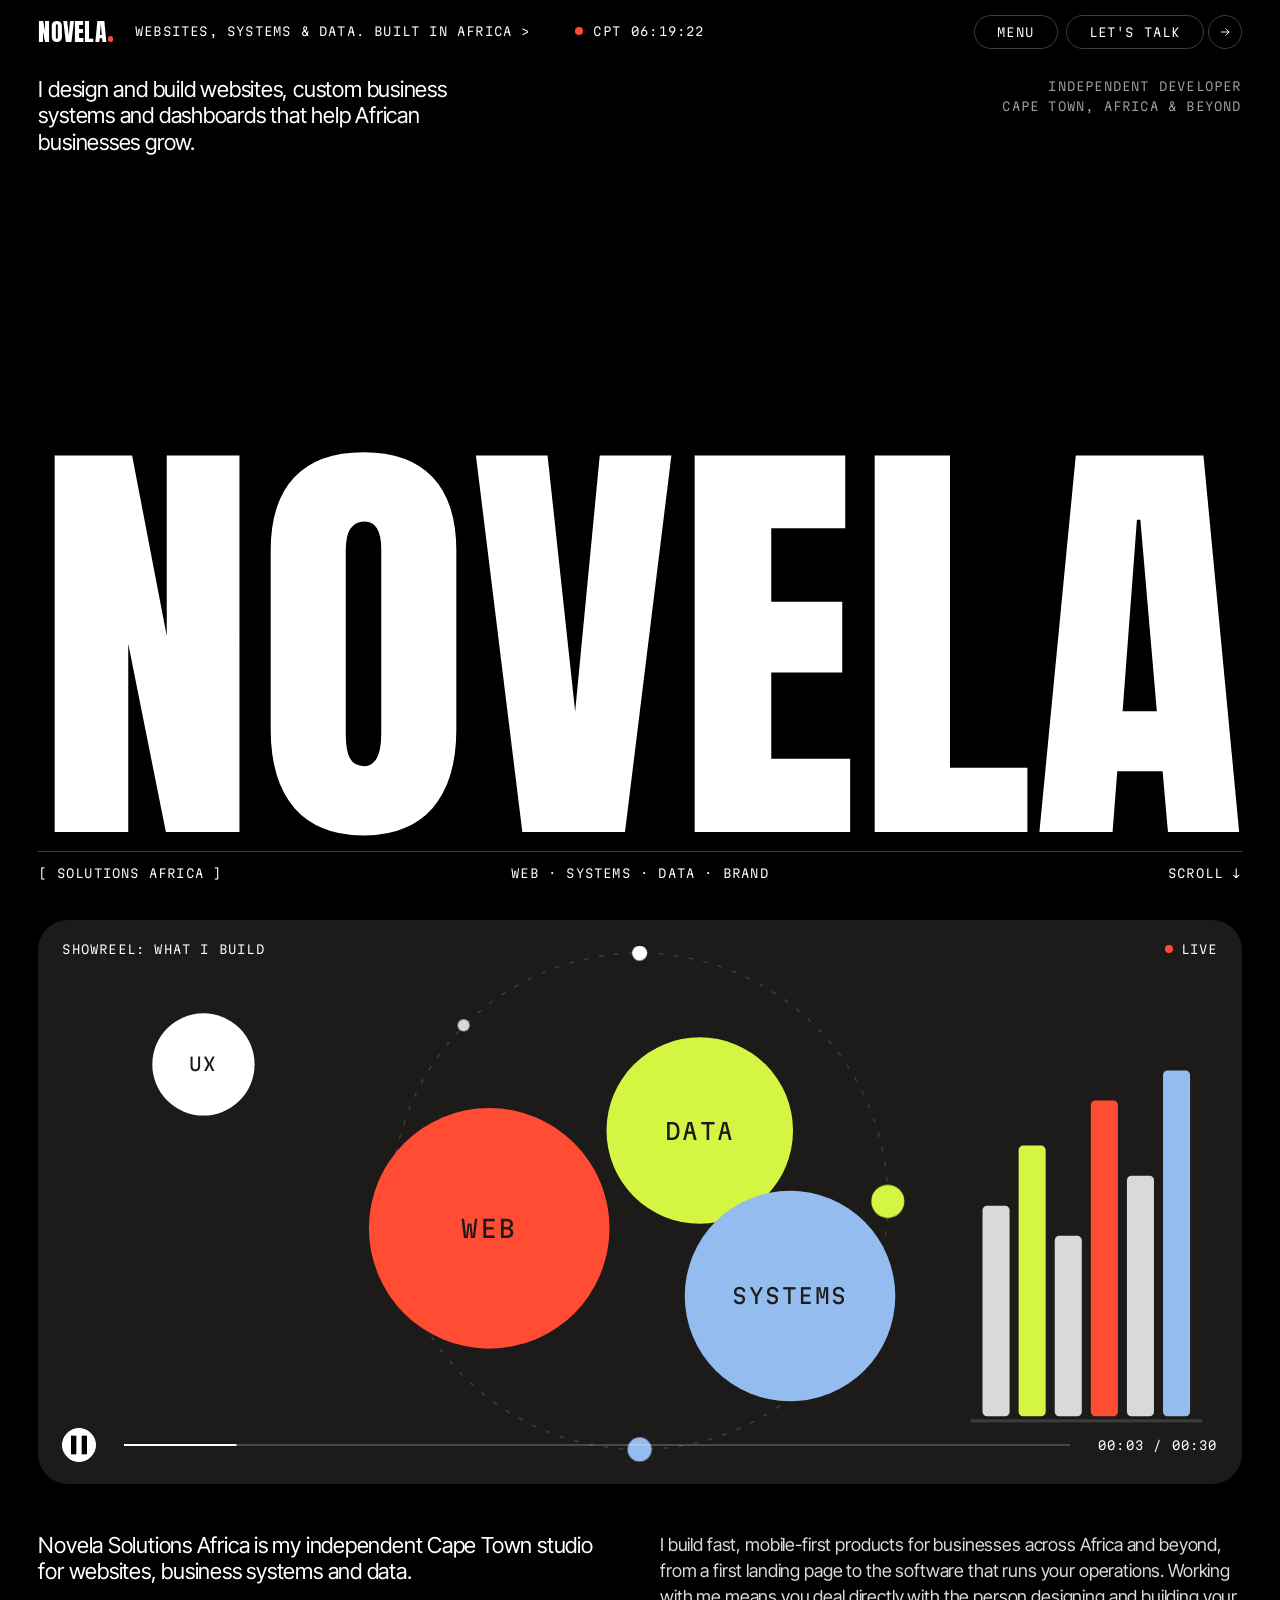
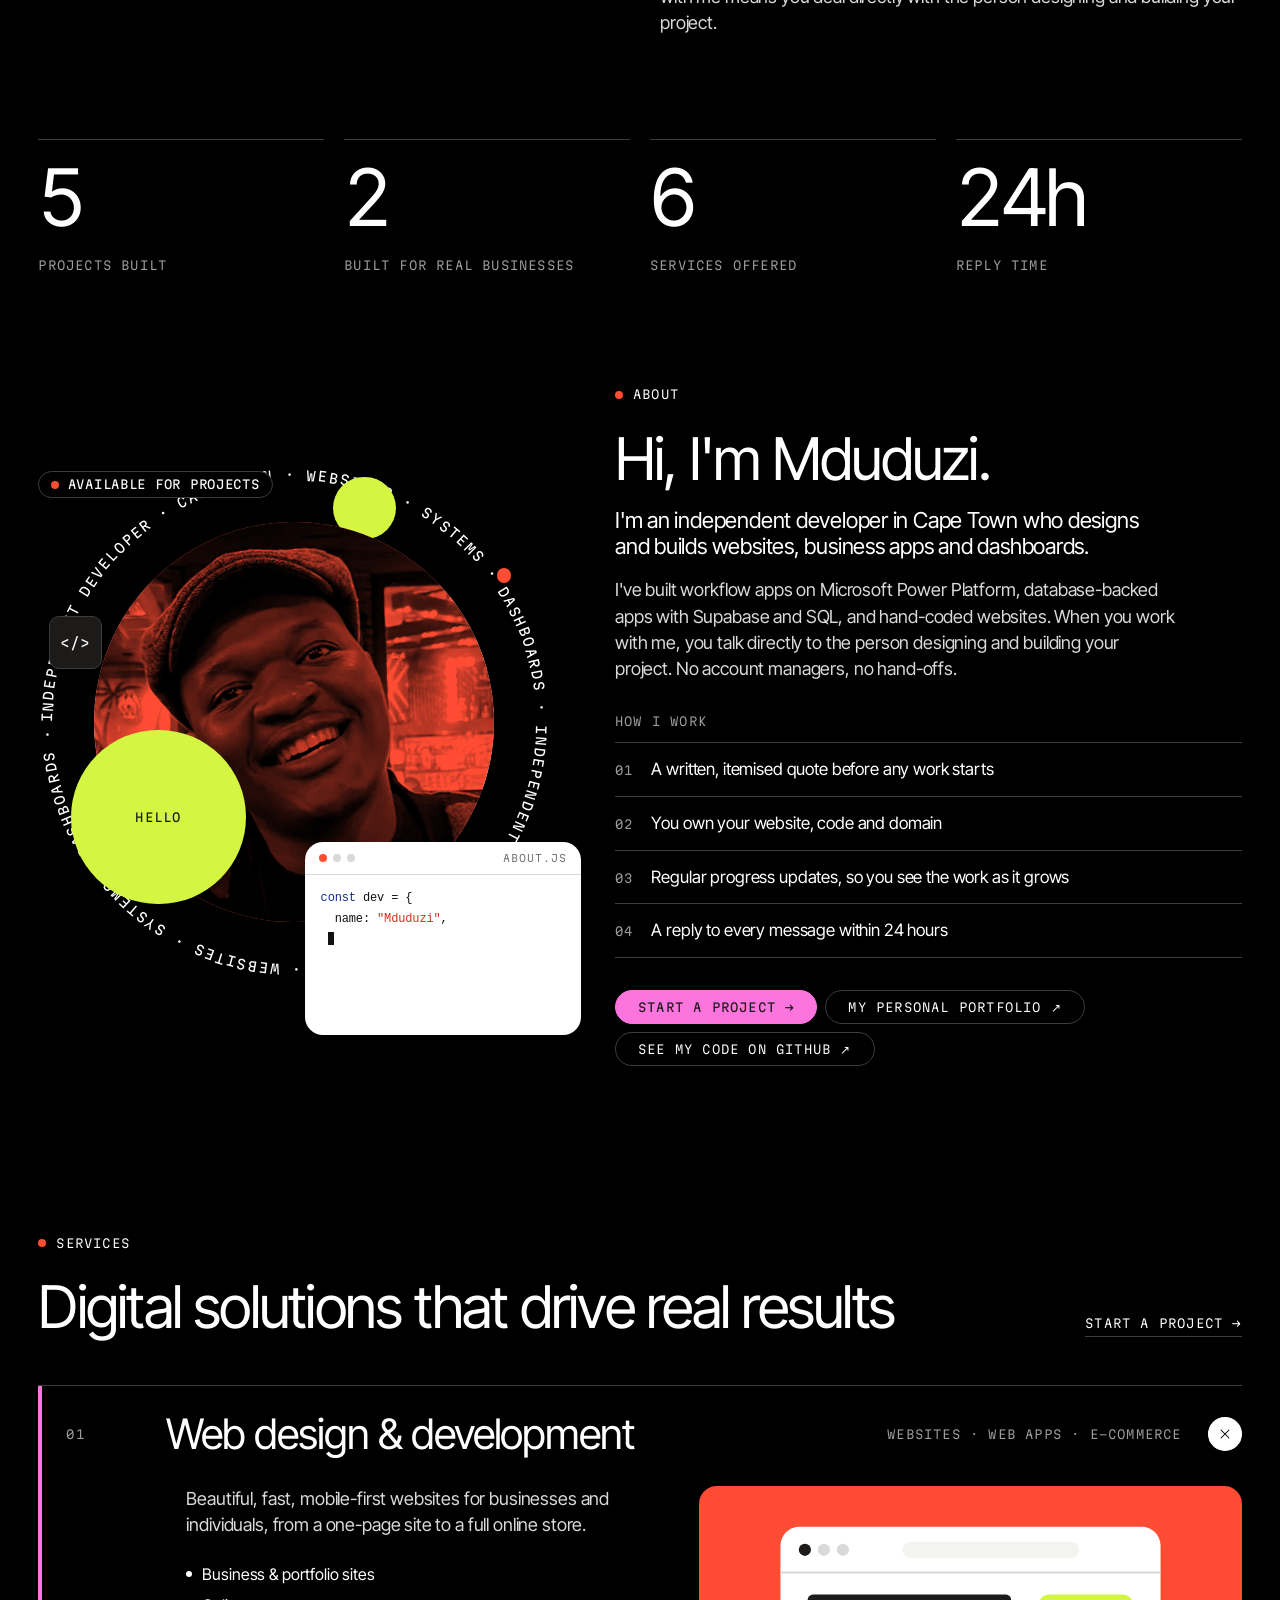
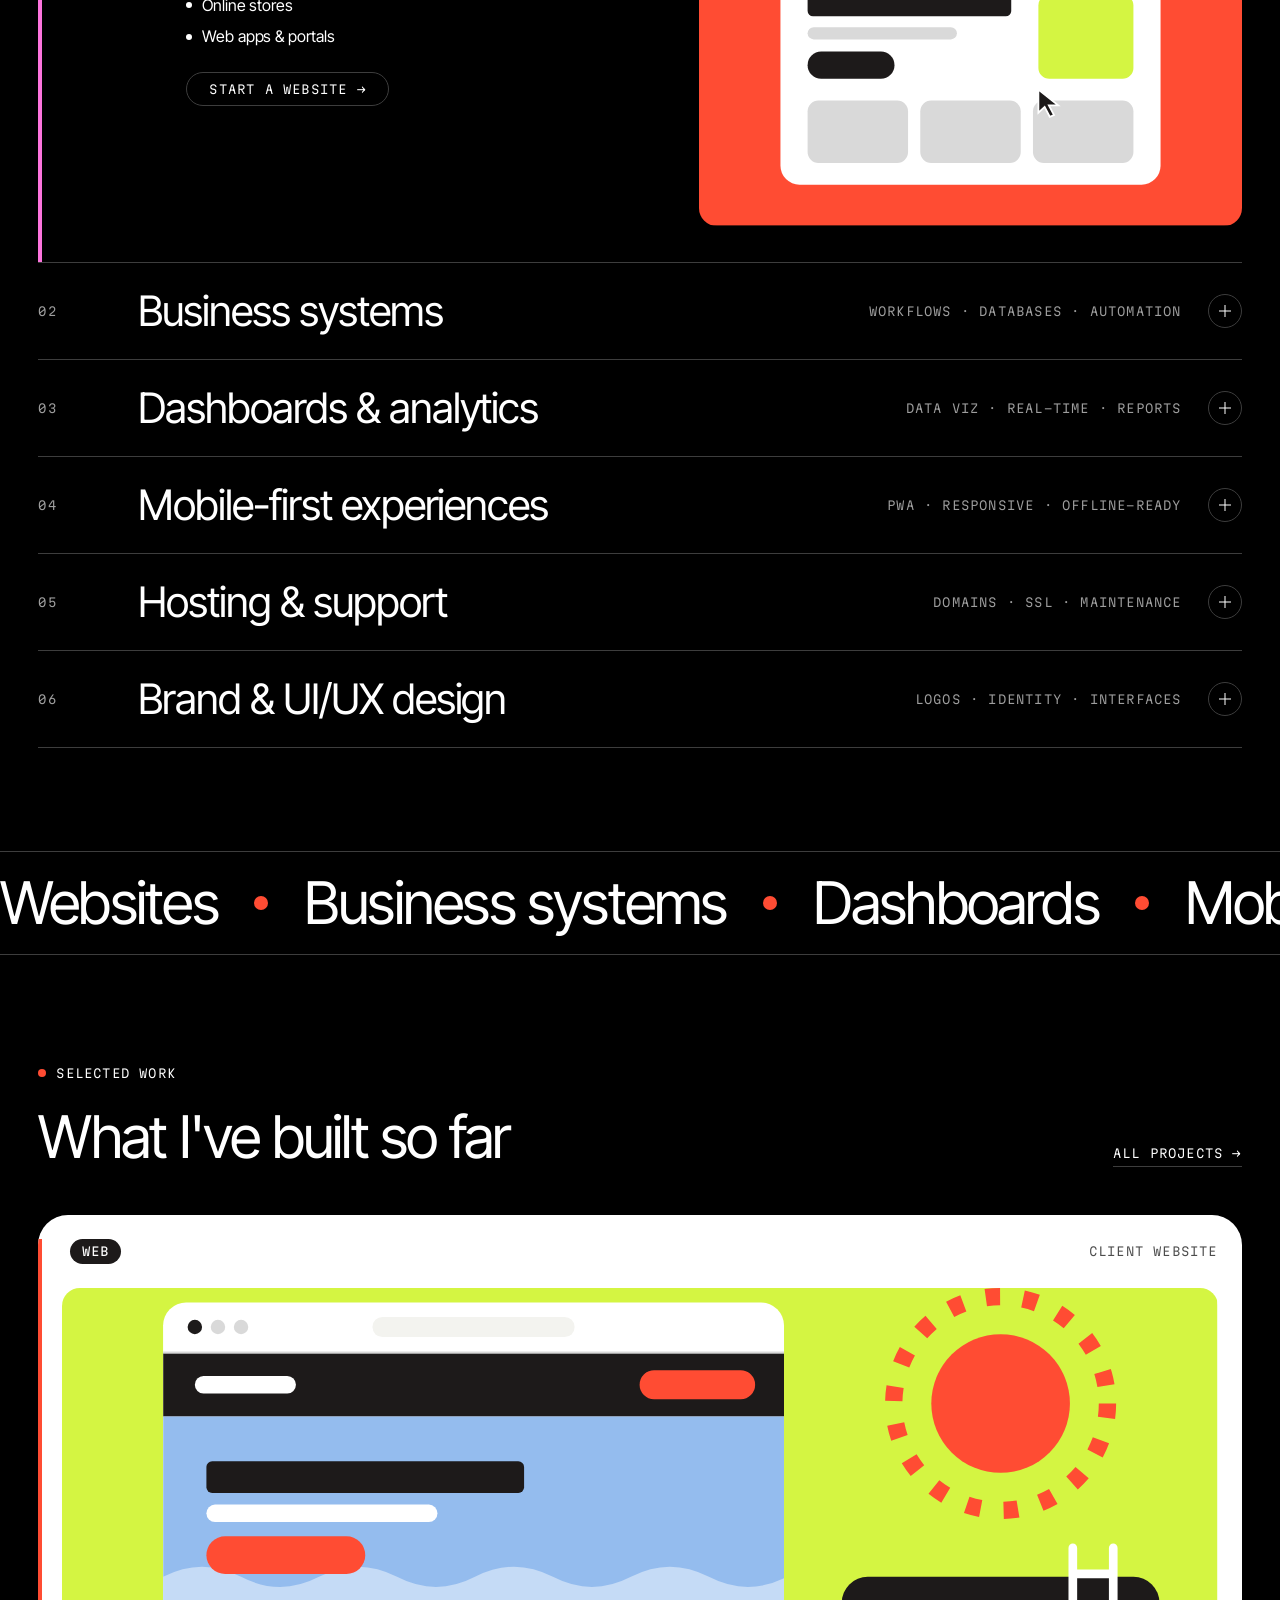
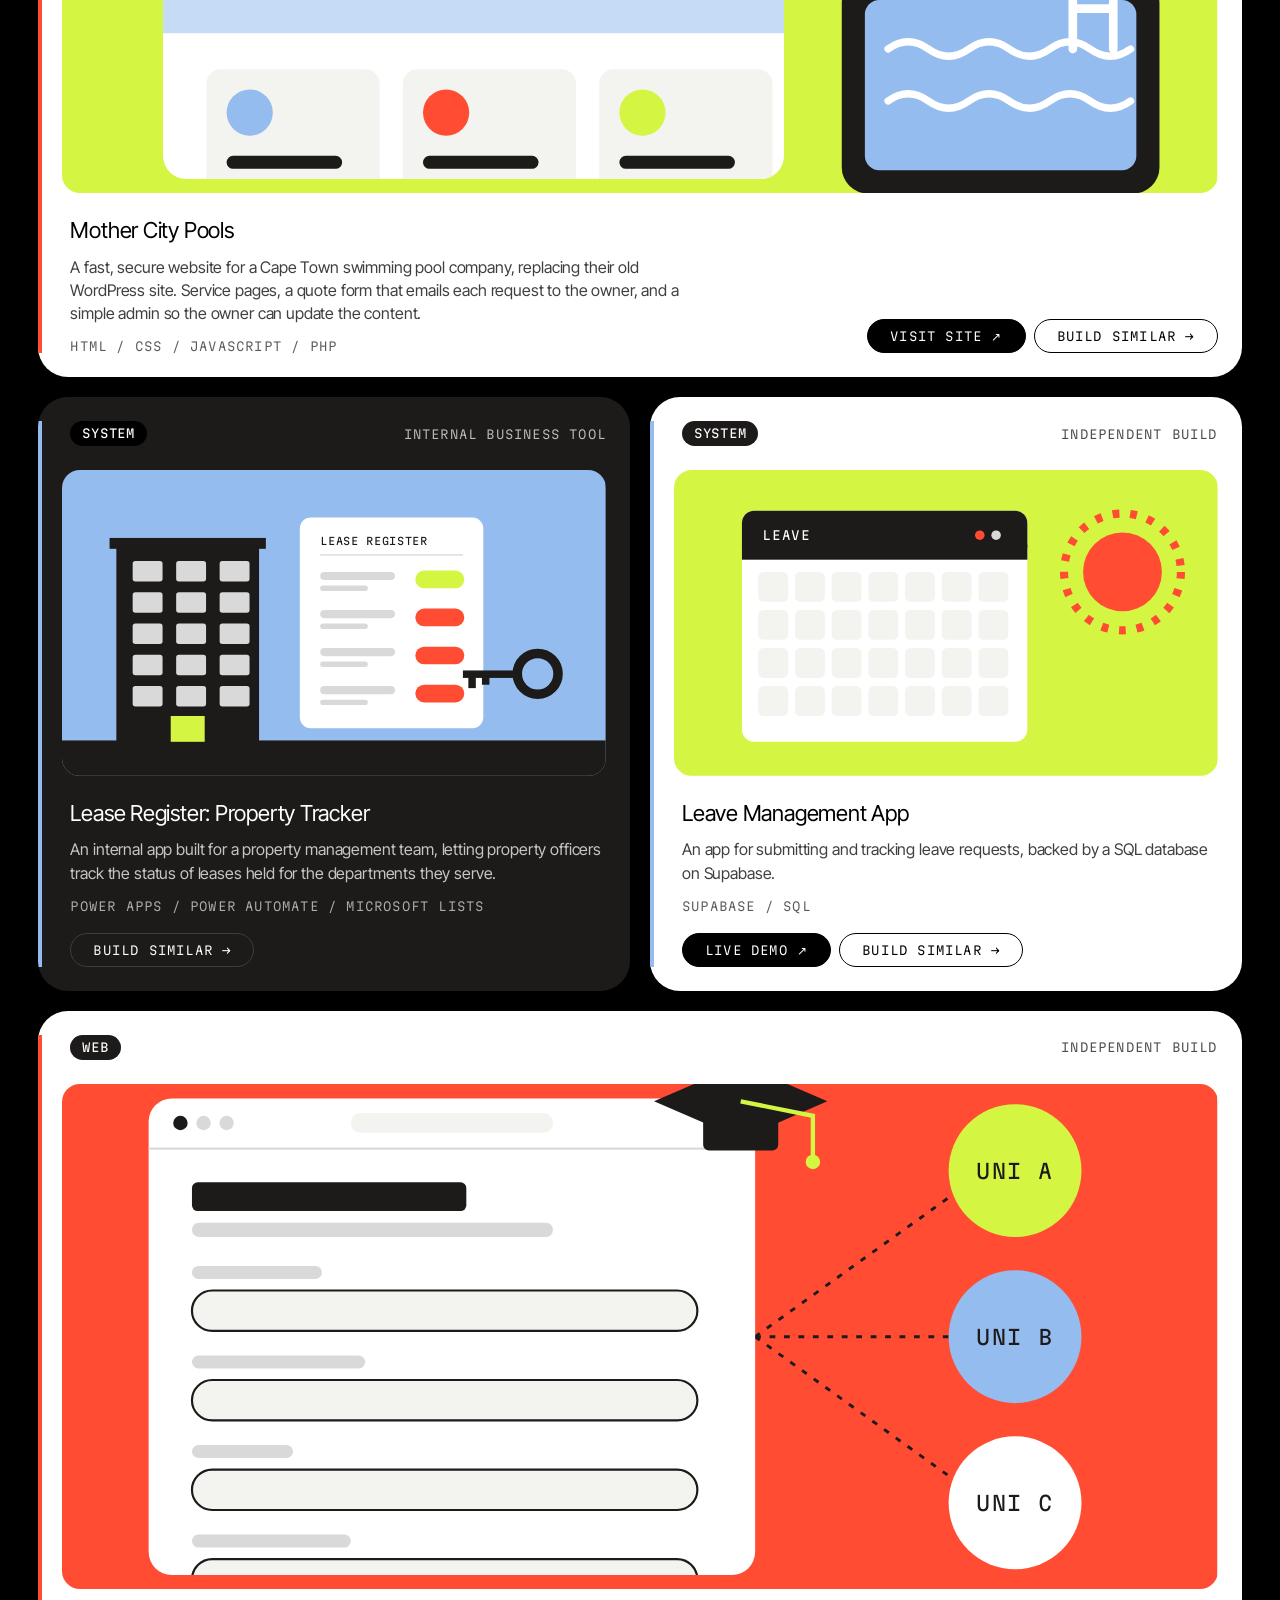
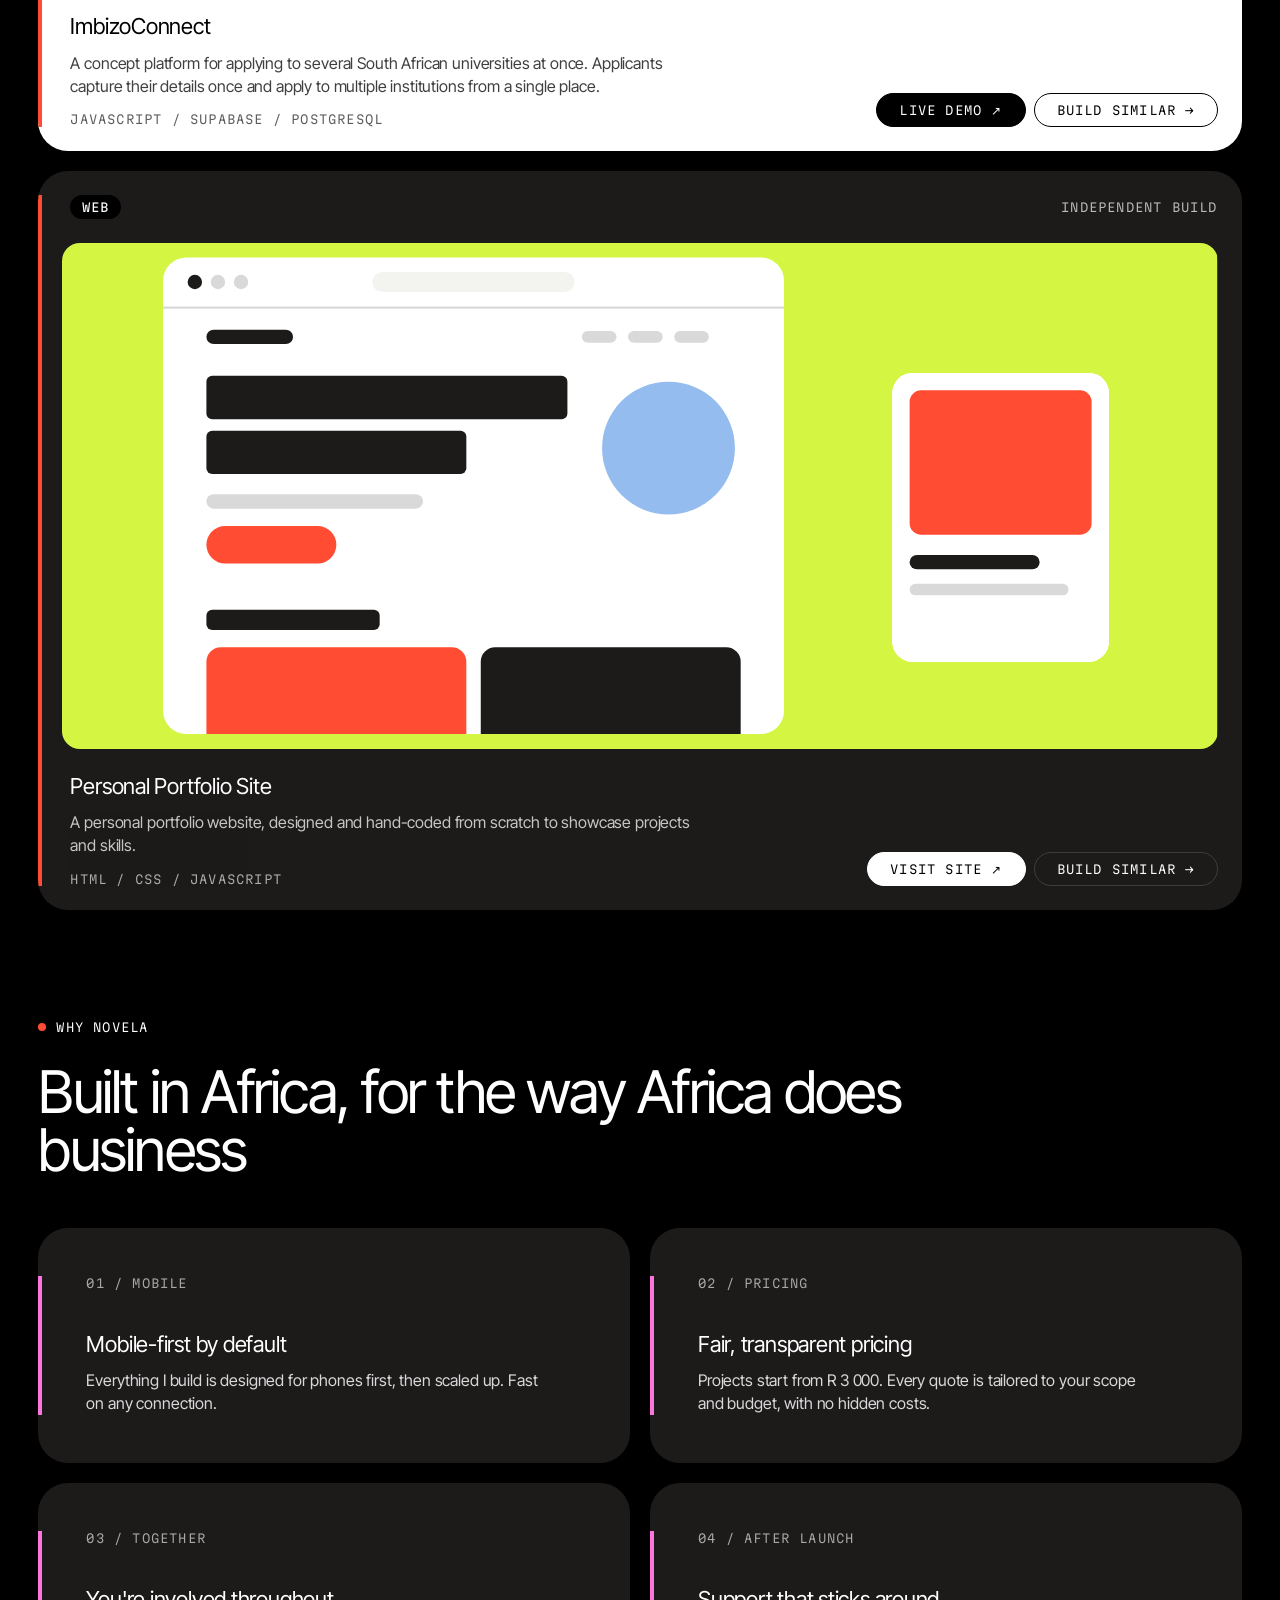
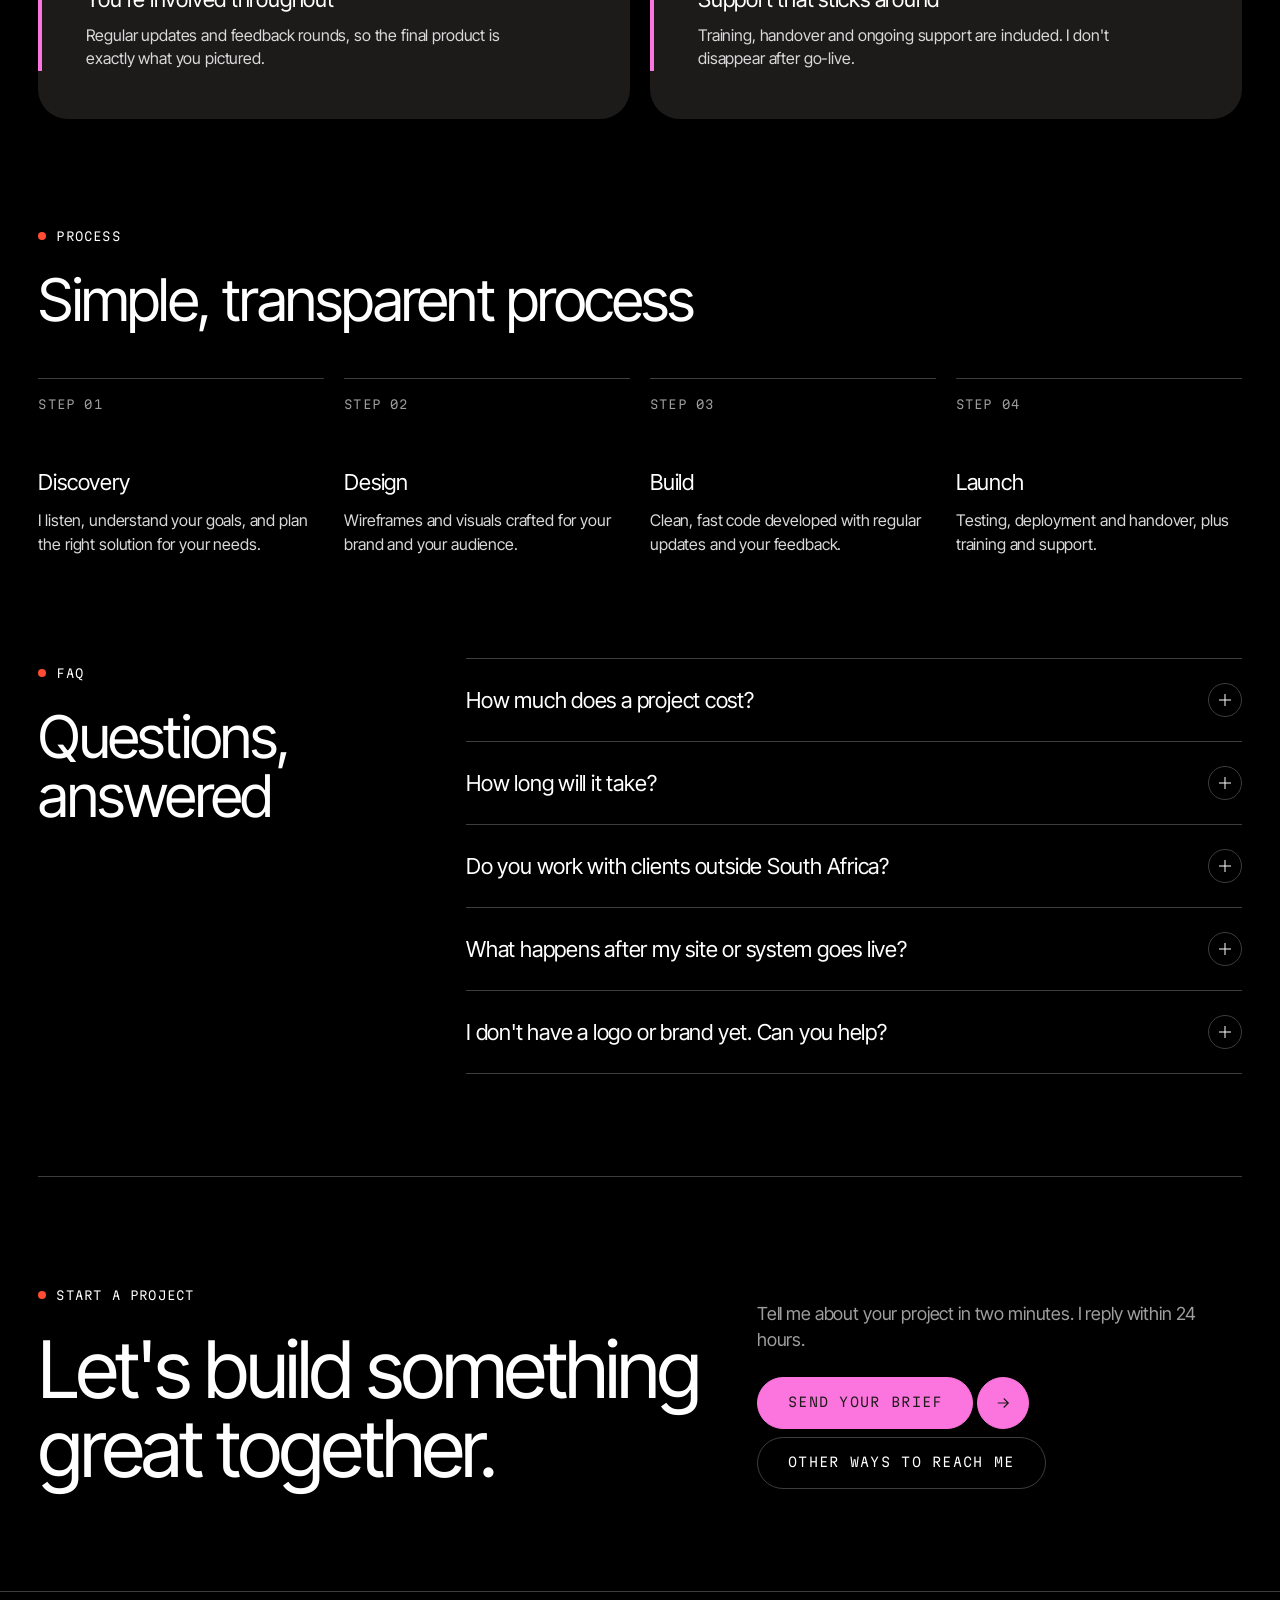
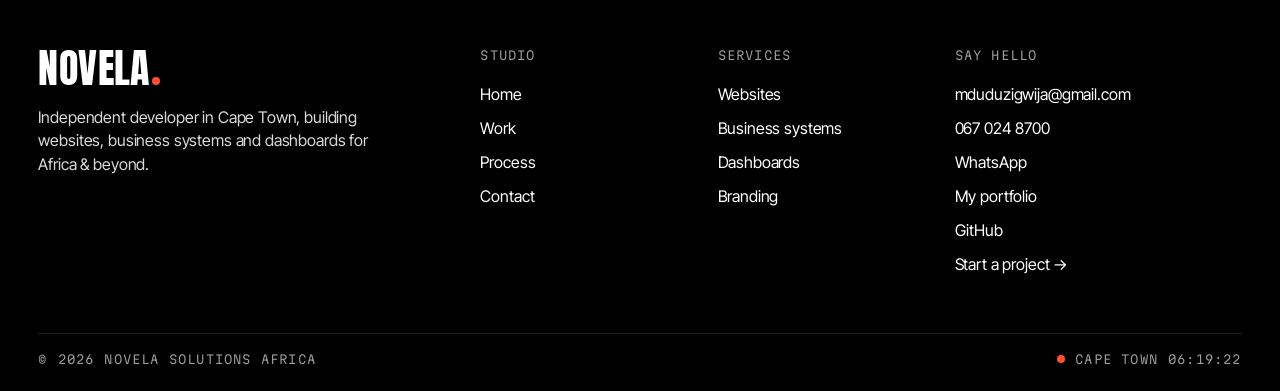
==== commit e518fe17: "Update project counts for Mother City Pools Home stats now show 5 projects built and 2 built for rea" ====
--- a/index.html
+++ b/index.html
@@ -108,8 +108,8 @@
   <!-- STATS -->
   <section class="section wrap">
     <div class="stats">
-      <div class="stat reveal"><b data-count="4">4</b><span class="mono dim">Projects built</span></div>
-      <div class="stat reveal"><b data-count="1">1</b><span class="mono dim">Built for a real team</span></div>
+      <div class="stat reveal"><b data-count="5">5</b><span class="mono dim">Projects built</span></div>
+      <div class="stat reveal"><b data-count="2">2</b><span class="mono dim">Built for real businesses</span></div>
       <div class="stat reveal"><b data-count="6">6</b><span class="mono dim">Services offered</span></div>
       <div class="stat reveal"><b data-count="24" data-suffix="h">24h</b><span class="mono dim">Reply time</span></div>
     </div>
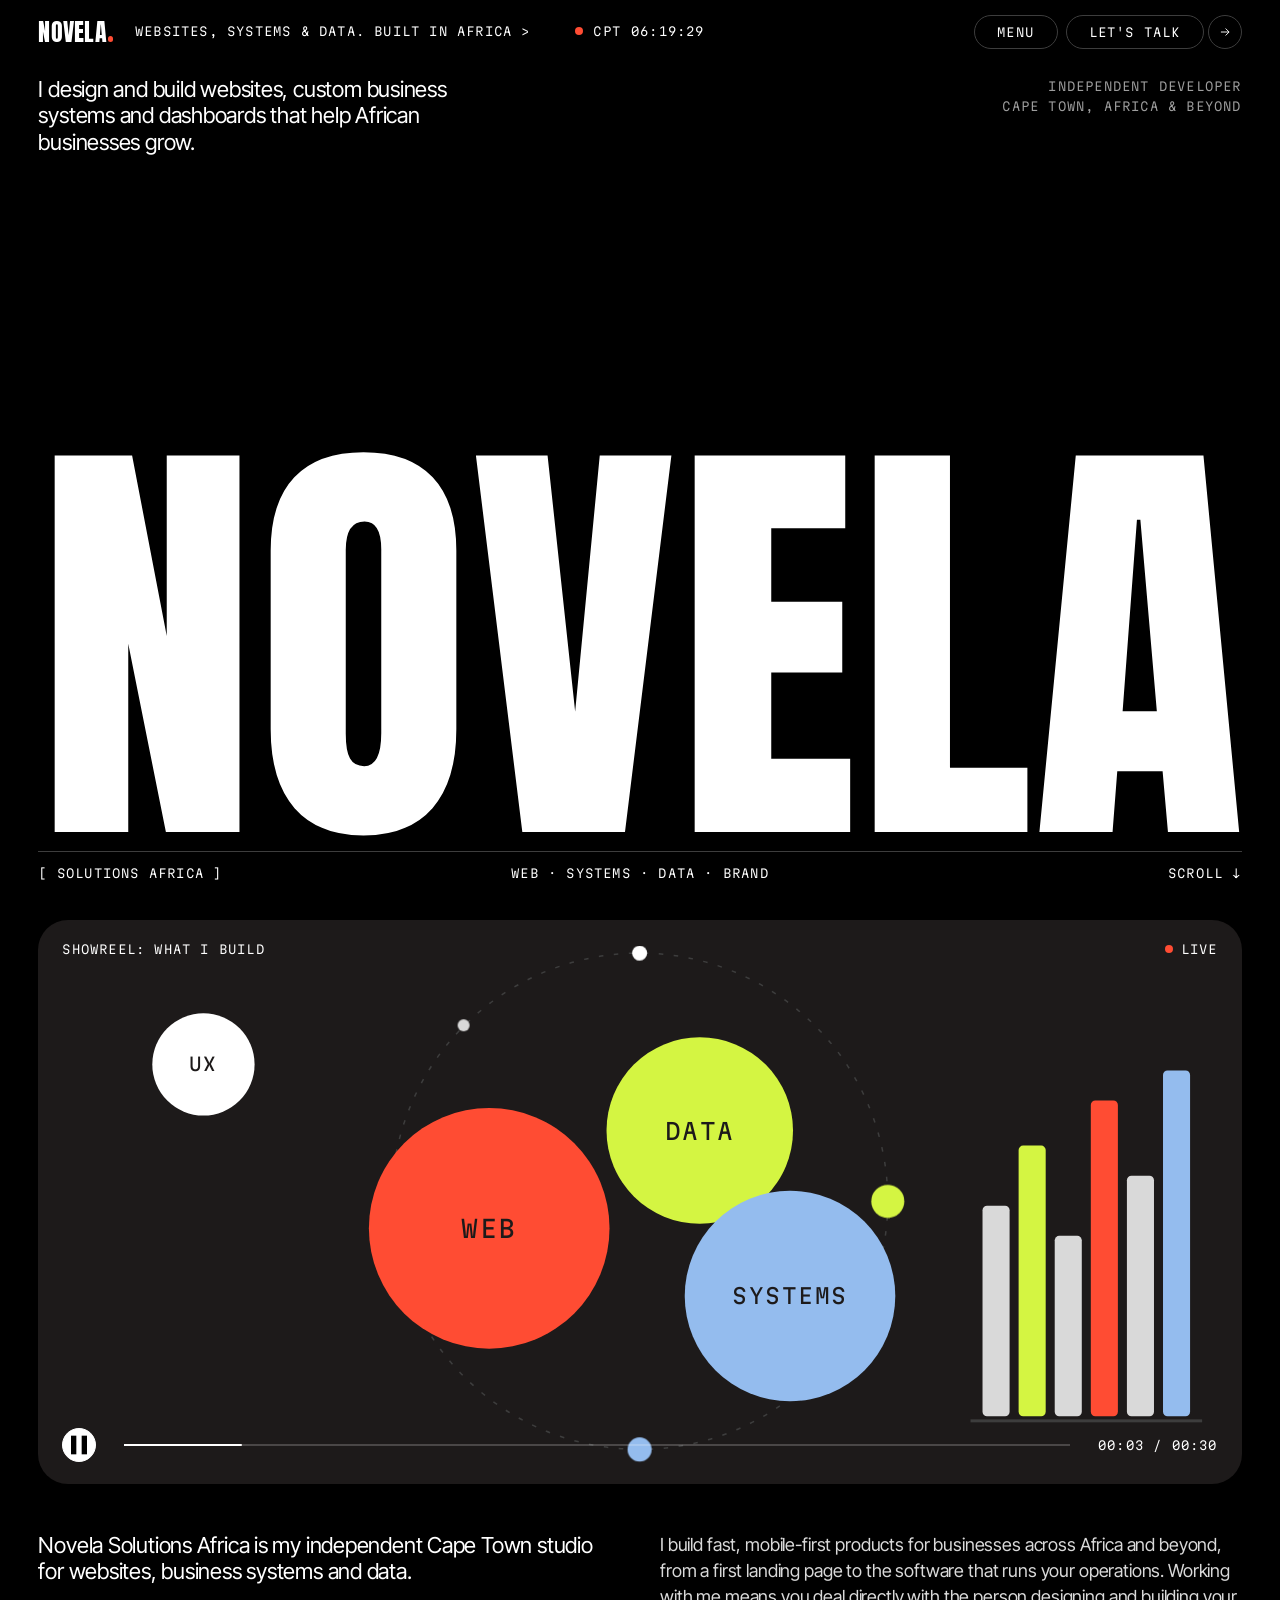
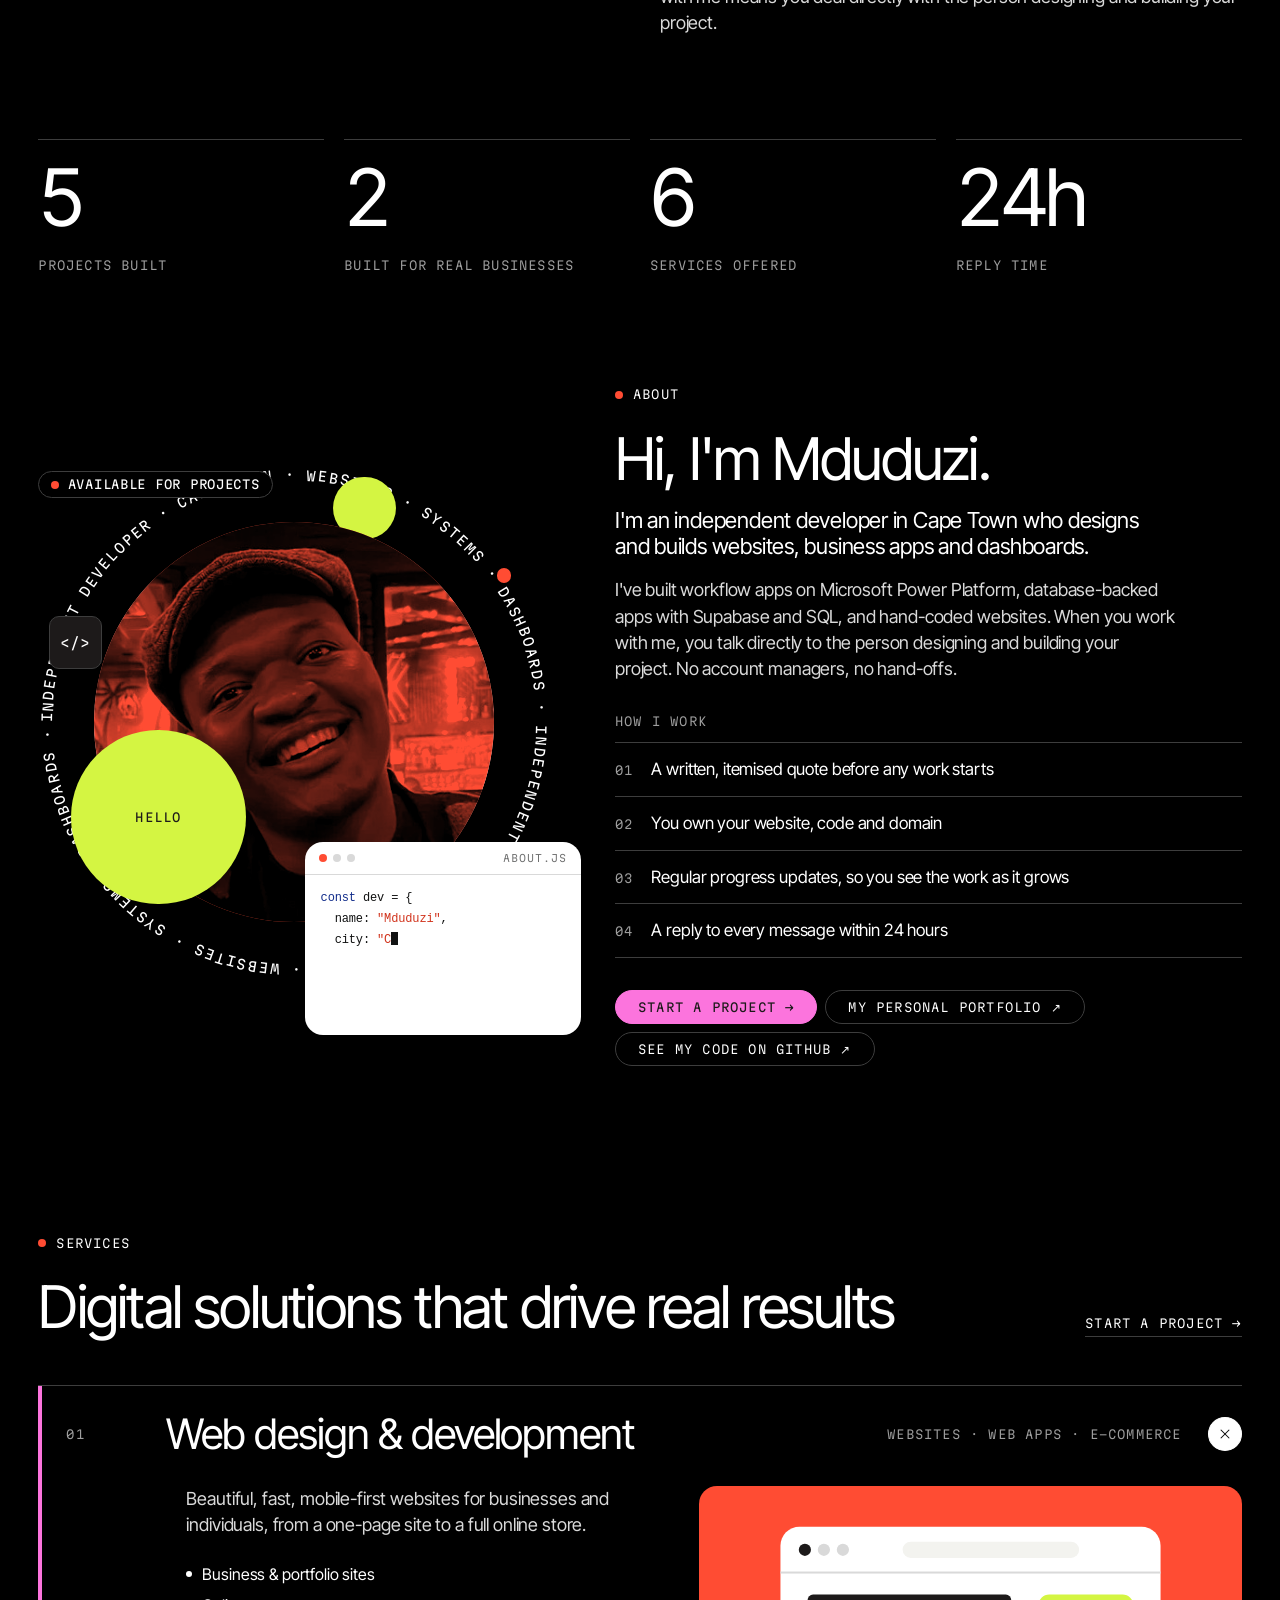
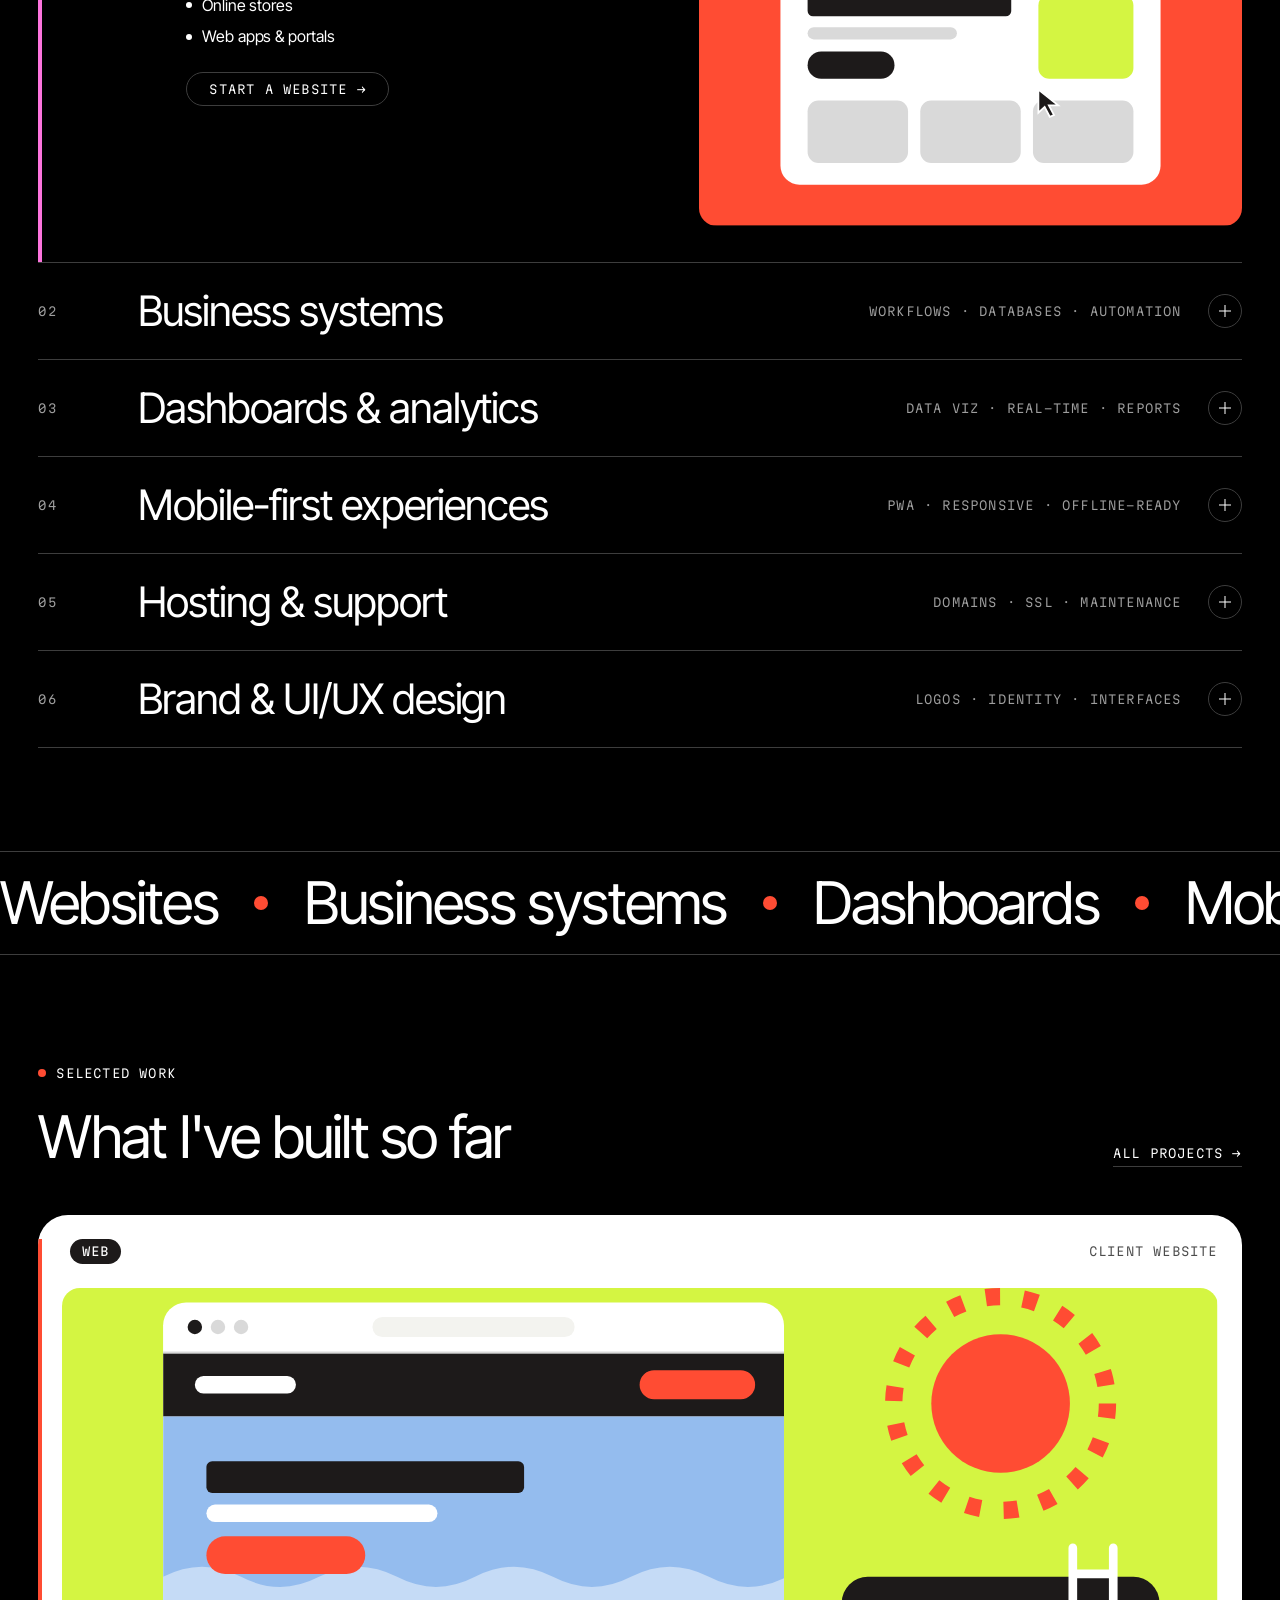
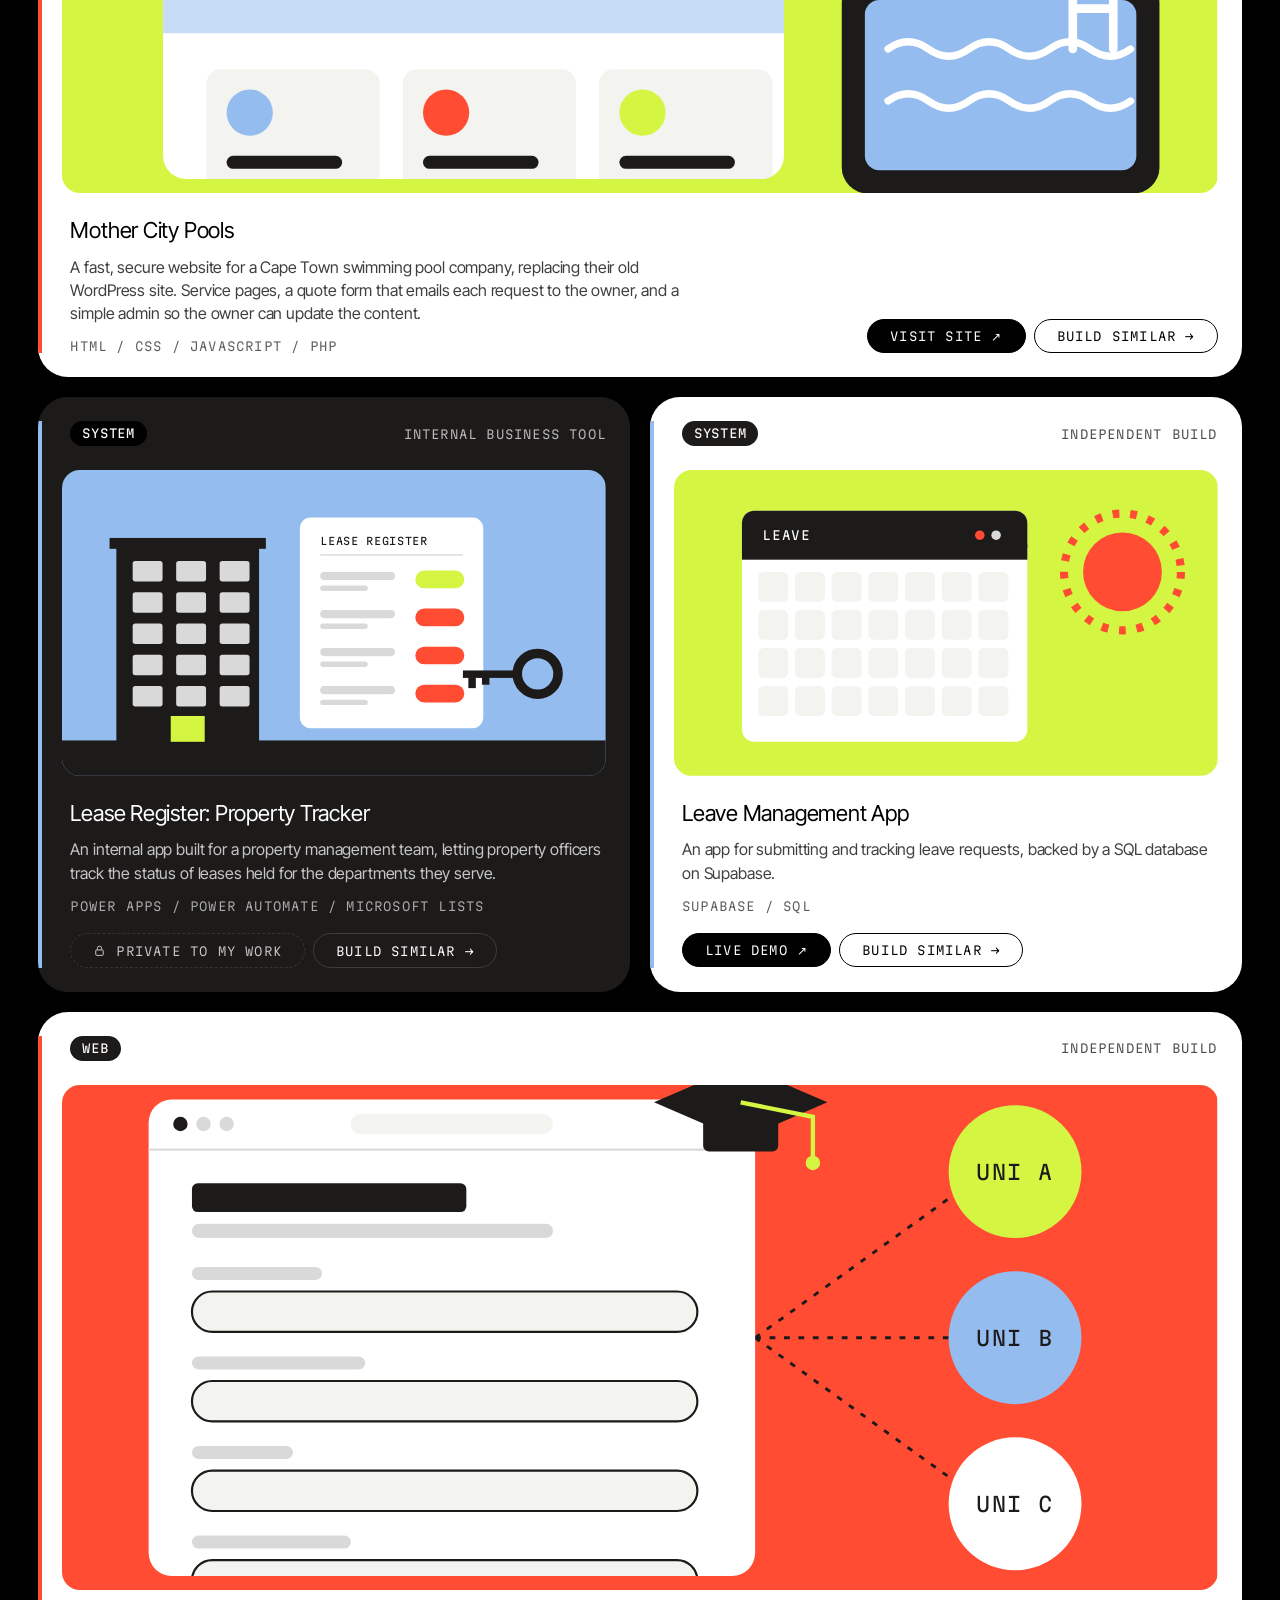
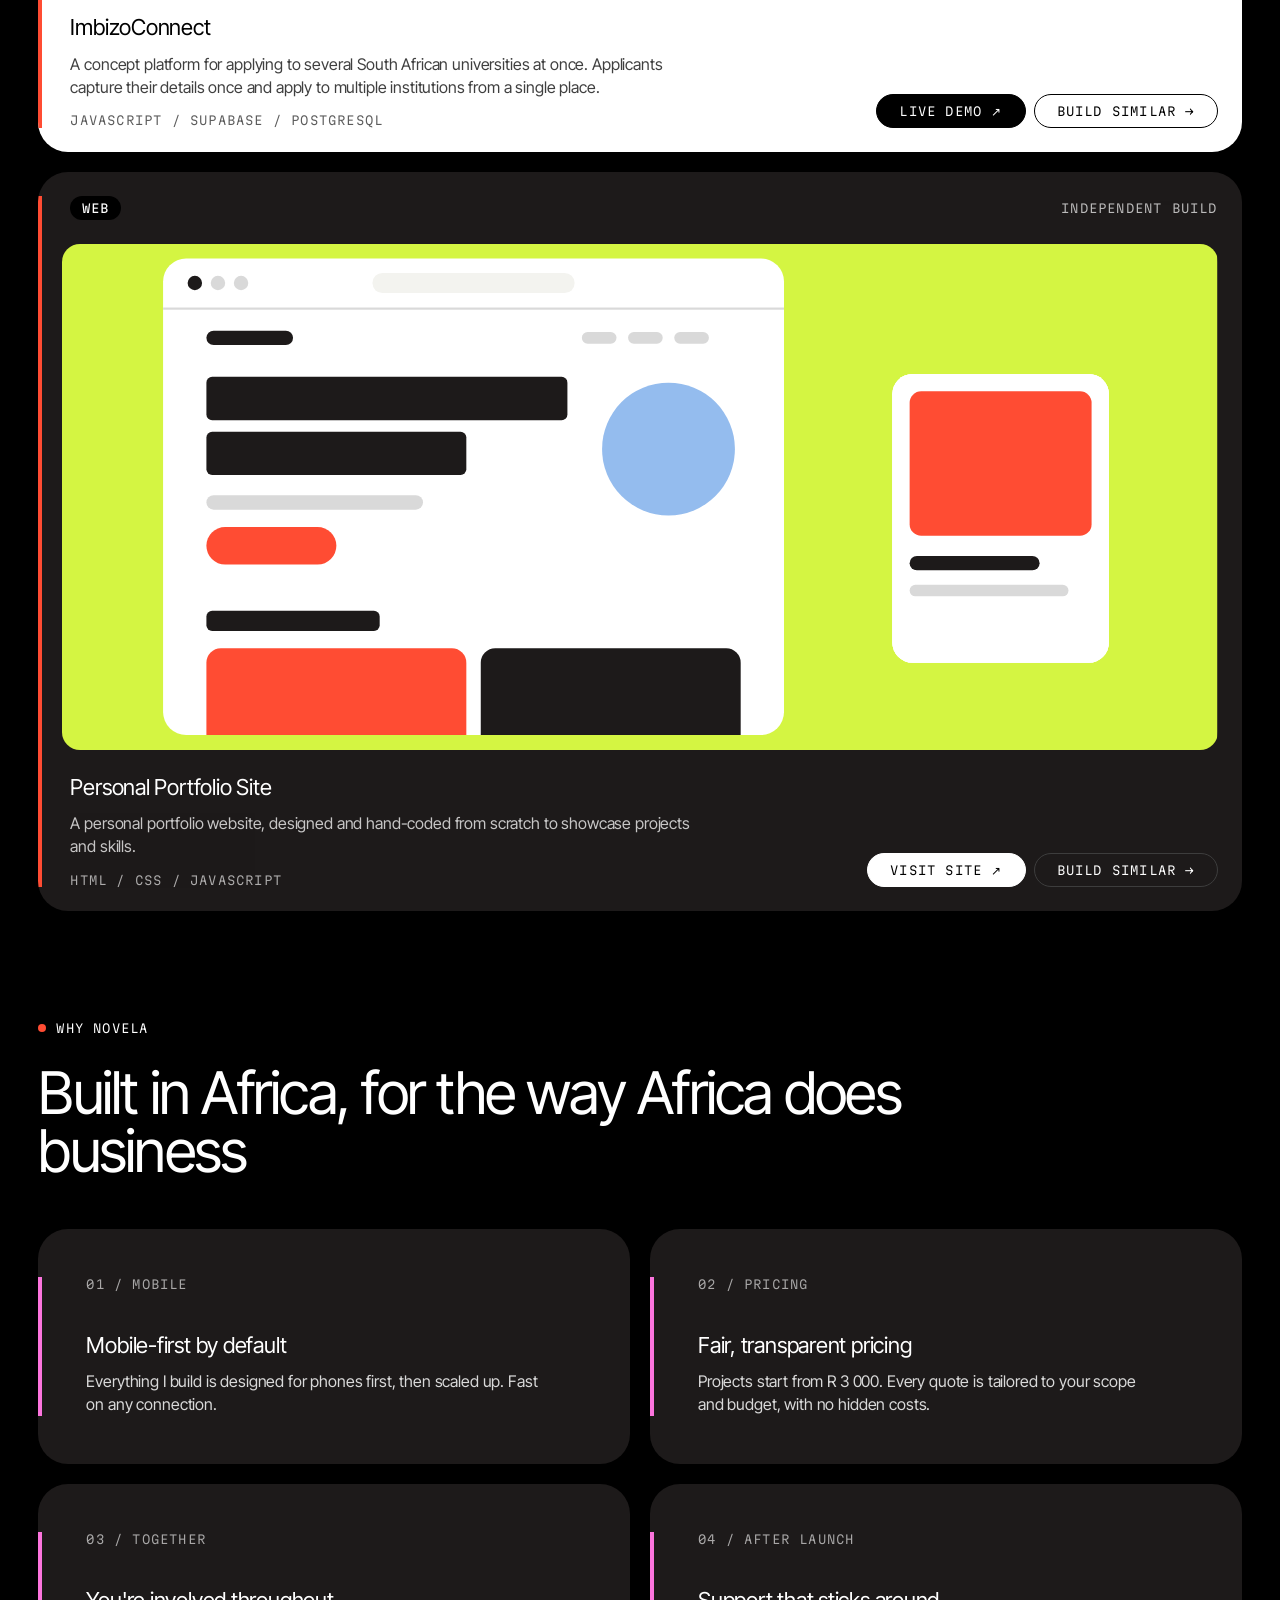
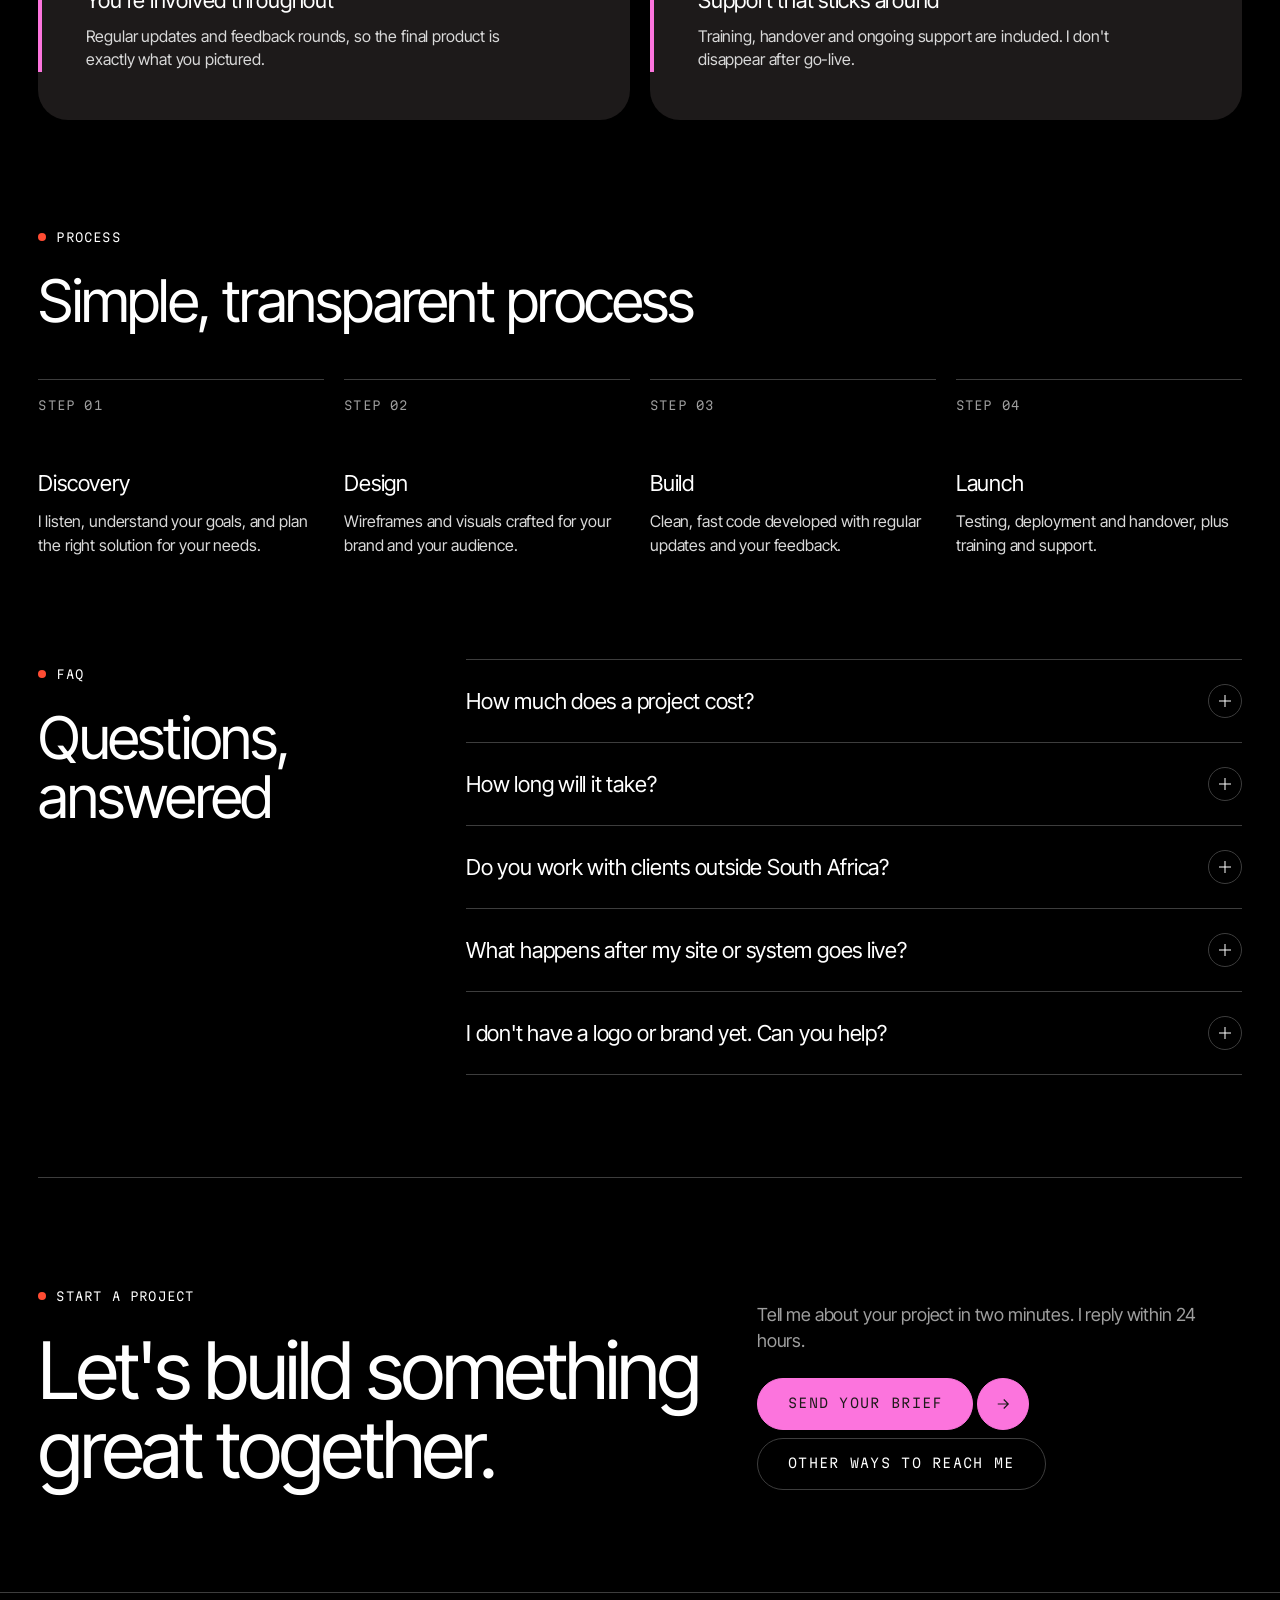
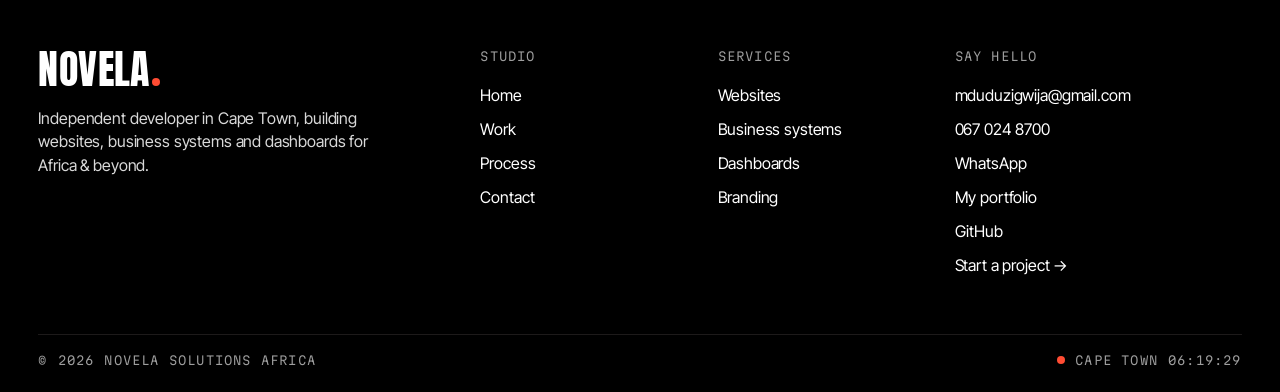
==== commit a8aaa460: "Show 'Private to my work' on the Lease Register card The Lease Register can't be shared, so where ot" ====
--- a/index.html
+++ b/index.html
@@ -13,7 +13,7 @@
 <link rel="preconnect" href="https://fonts.googleapis.com">
 <link rel="preconnect" href="https://fonts.gstatic.com" crossorigin>
 <link href="https://fonts.googleapis.com/css2?family=Anton&family=Inter+Tight:wght@300;400;500&family=Martian+Mono:wght@200;300;400;600&display=swap" rel="stylesheet">
-<link rel="stylesheet" href="assets/css/styles.css?v=20261007a">
+<link rel="stylesheet" href="assets/css/styles.css?v=20261007b">
 <!-- Anonymous visit counts with Umami (no cookies, no personal data). Only the live site is counted. -->
 <script defer src="https://cloud.umami.is/script.js" data-website-id="703a37b5-77d7-4c17-984b-c3c5e5b60388" data-domains="mduduzigwija.github.io"></script>
 </head>
@@ -467,6 +467,6 @@
   </div>
 </footer>
 
-<script src="assets/js/main.js?v=20261007a" defer></script>
+<script src="assets/js/main.js?v=20261007b" defer></script>
 </body>
 </html>
--- a/assets/css/styles.css
+++ b/assets/css/styles.css
@@ -362,6 +362,8 @@
 .case--light .pill.pill--solid:hover{background:transparent;color:var(--void)}
 .case--light .pill{border-color:var(--void);color:var(--void)}
 .case--light .pill:hover{background:var(--void);color:var(--bone)}
+/* Shown instead of a live link for work that can't be shared publicly. */
+.case .pill--private,.case .pill--private:hover{border-style:dashed;background:transparent;color:inherit;cursor:help;opacity:.75}
 
 .filters{display:flex;flex-wrap:wrap;gap:8px;margin-bottom:40px}
 .filters .pill[aria-pressed="true"]{background:var(--magenta);border-color:var(--magenta);color:var(--charcoal)}
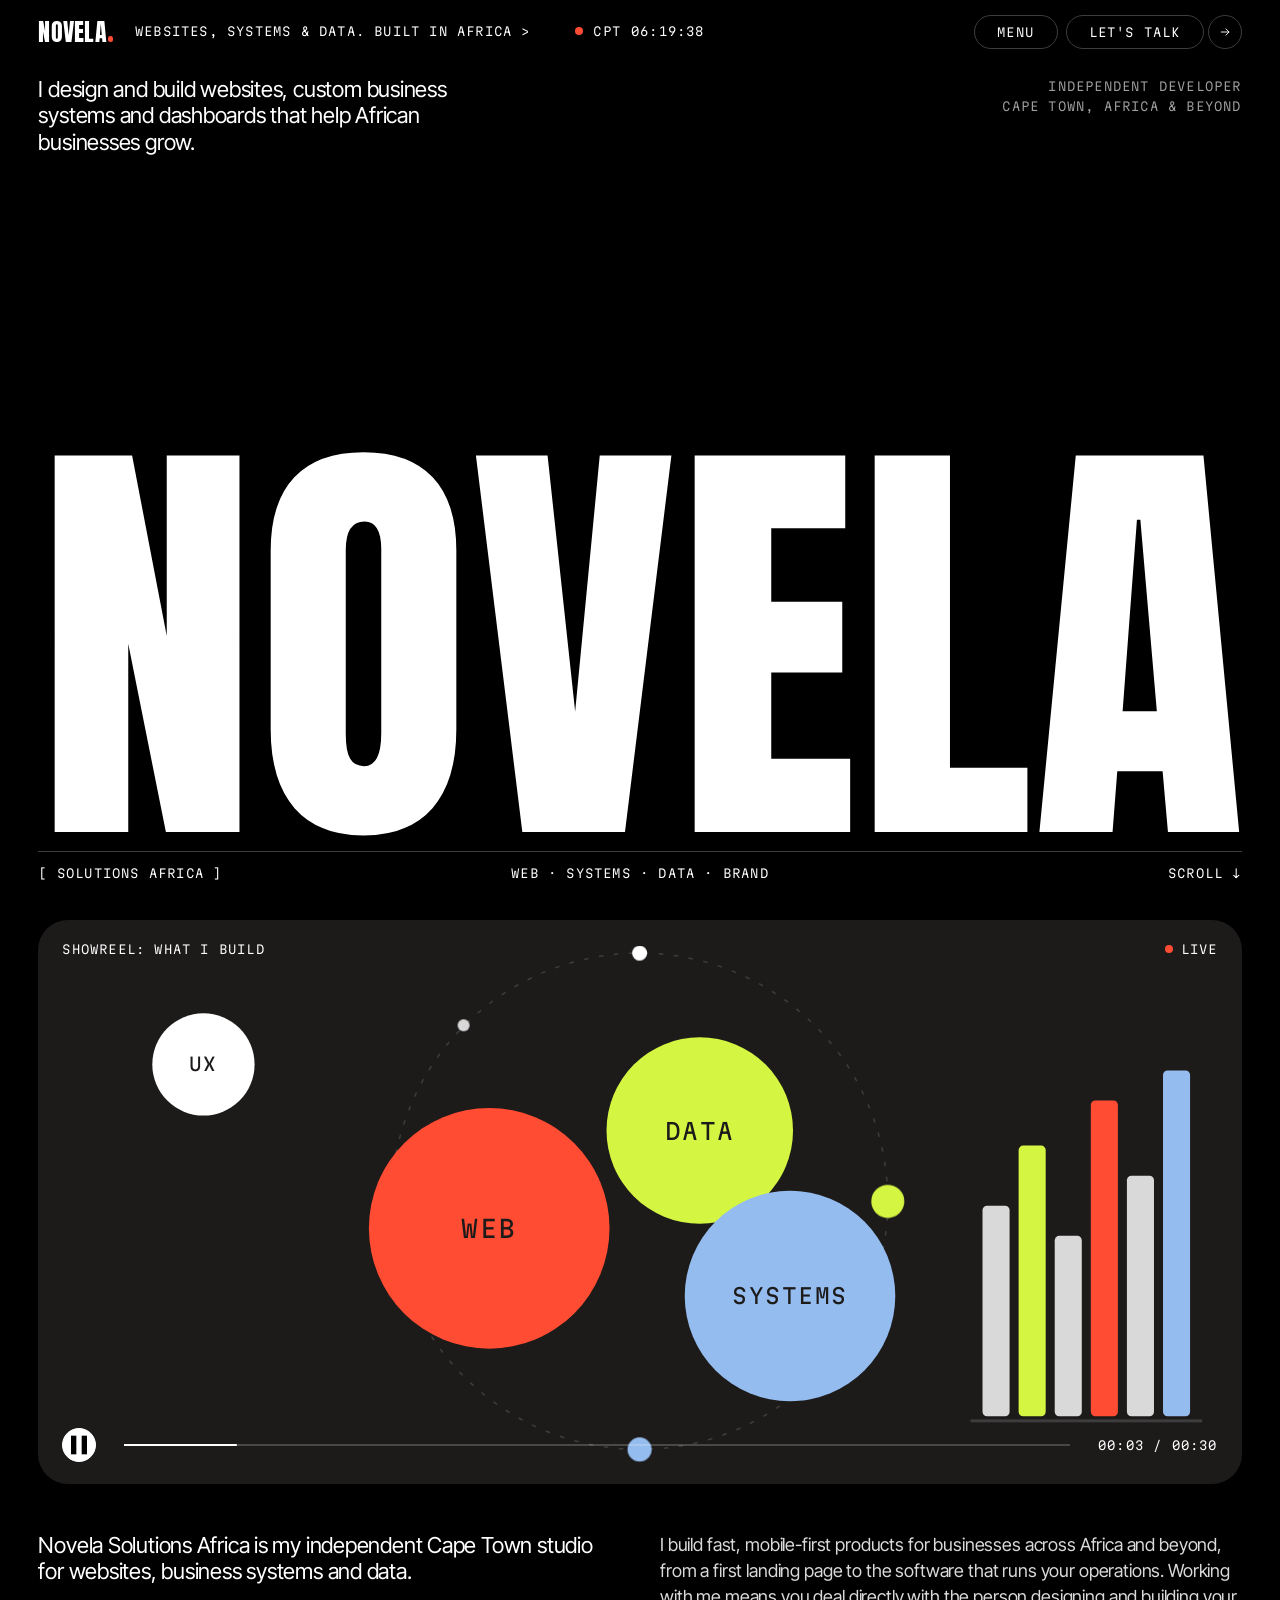
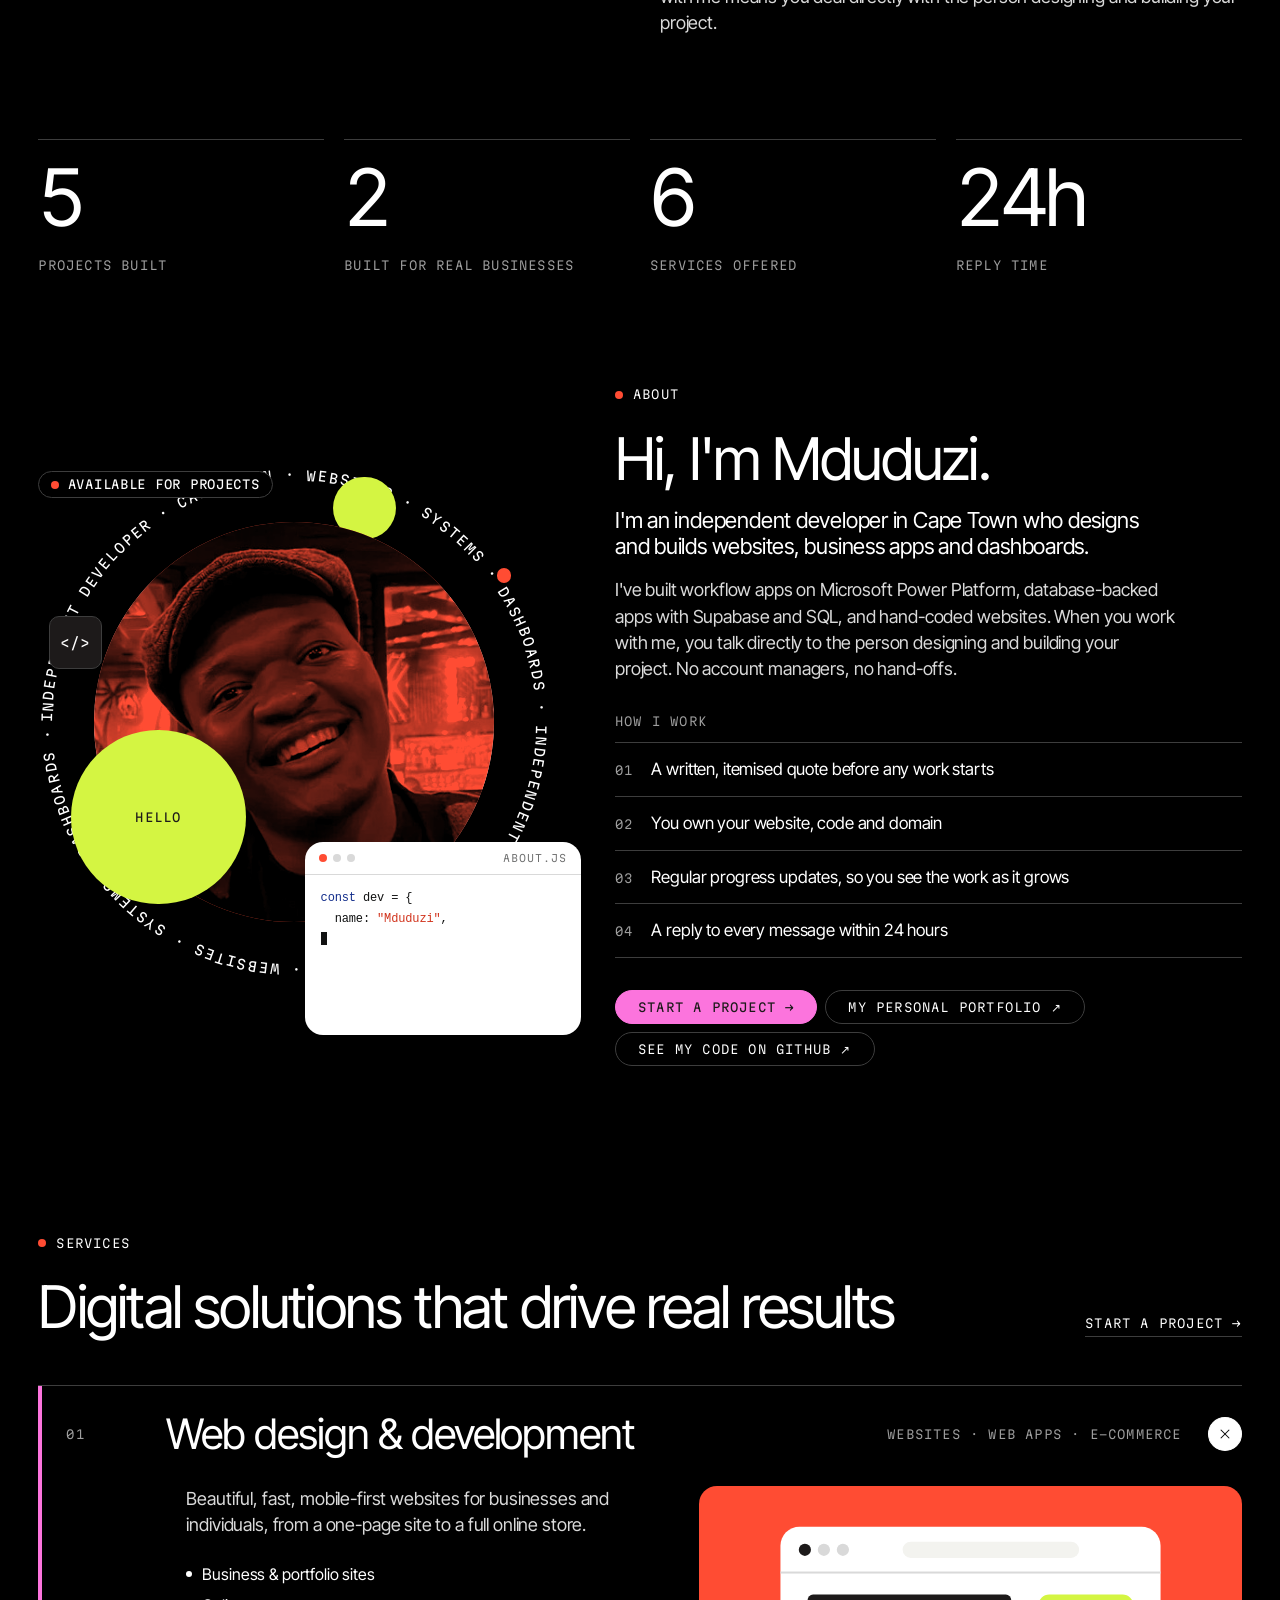
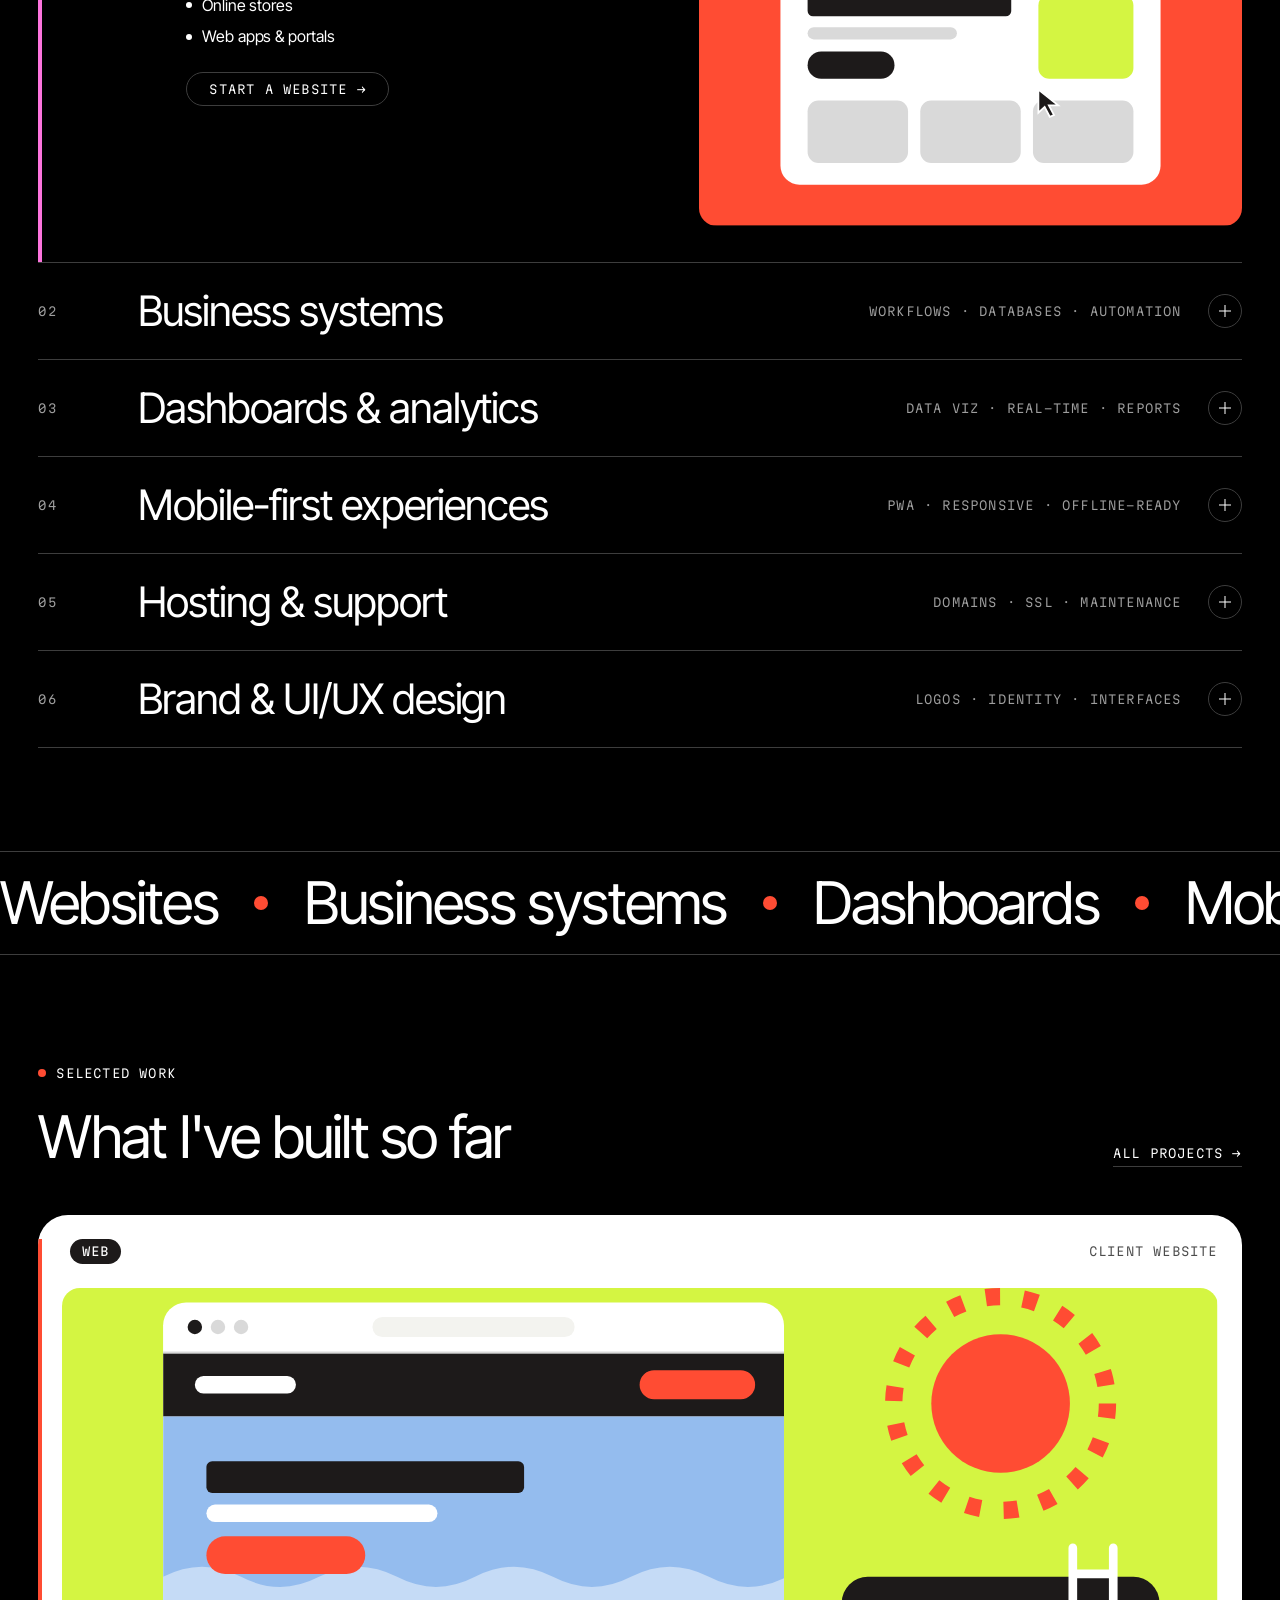
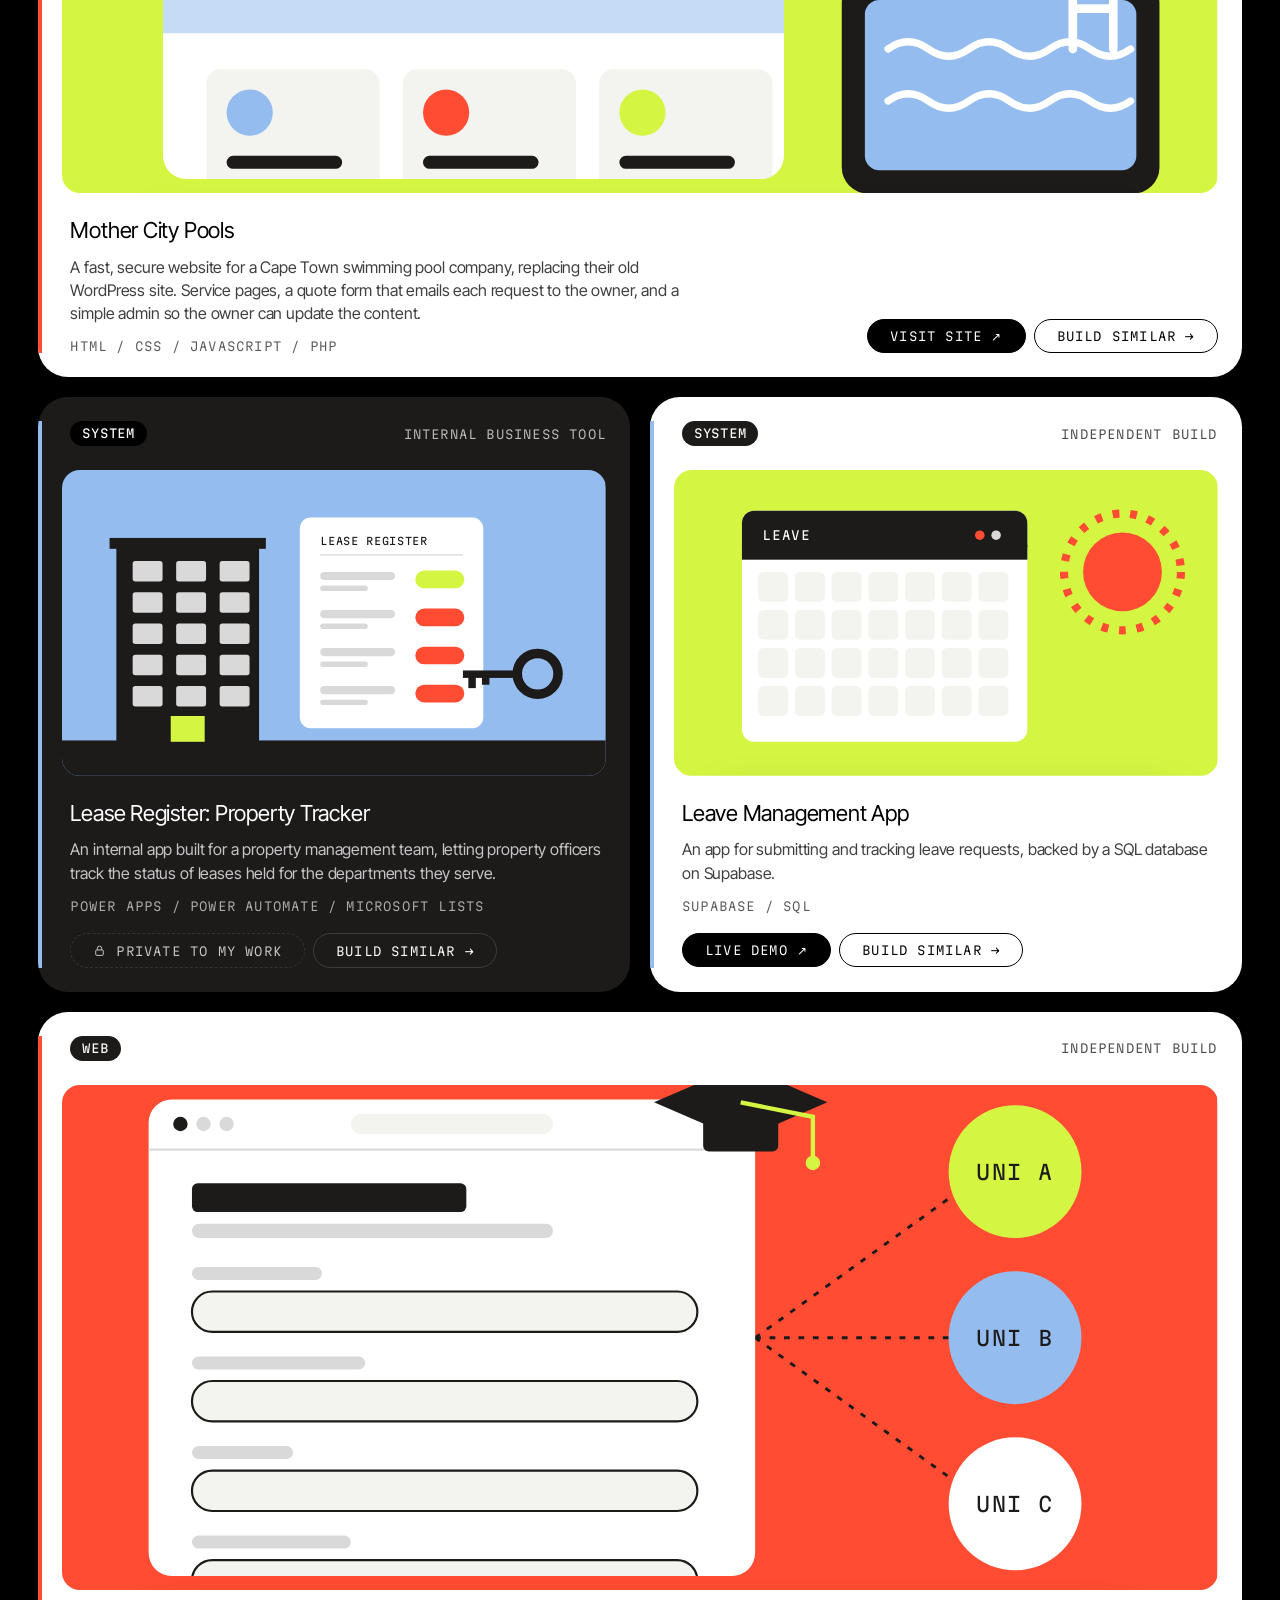
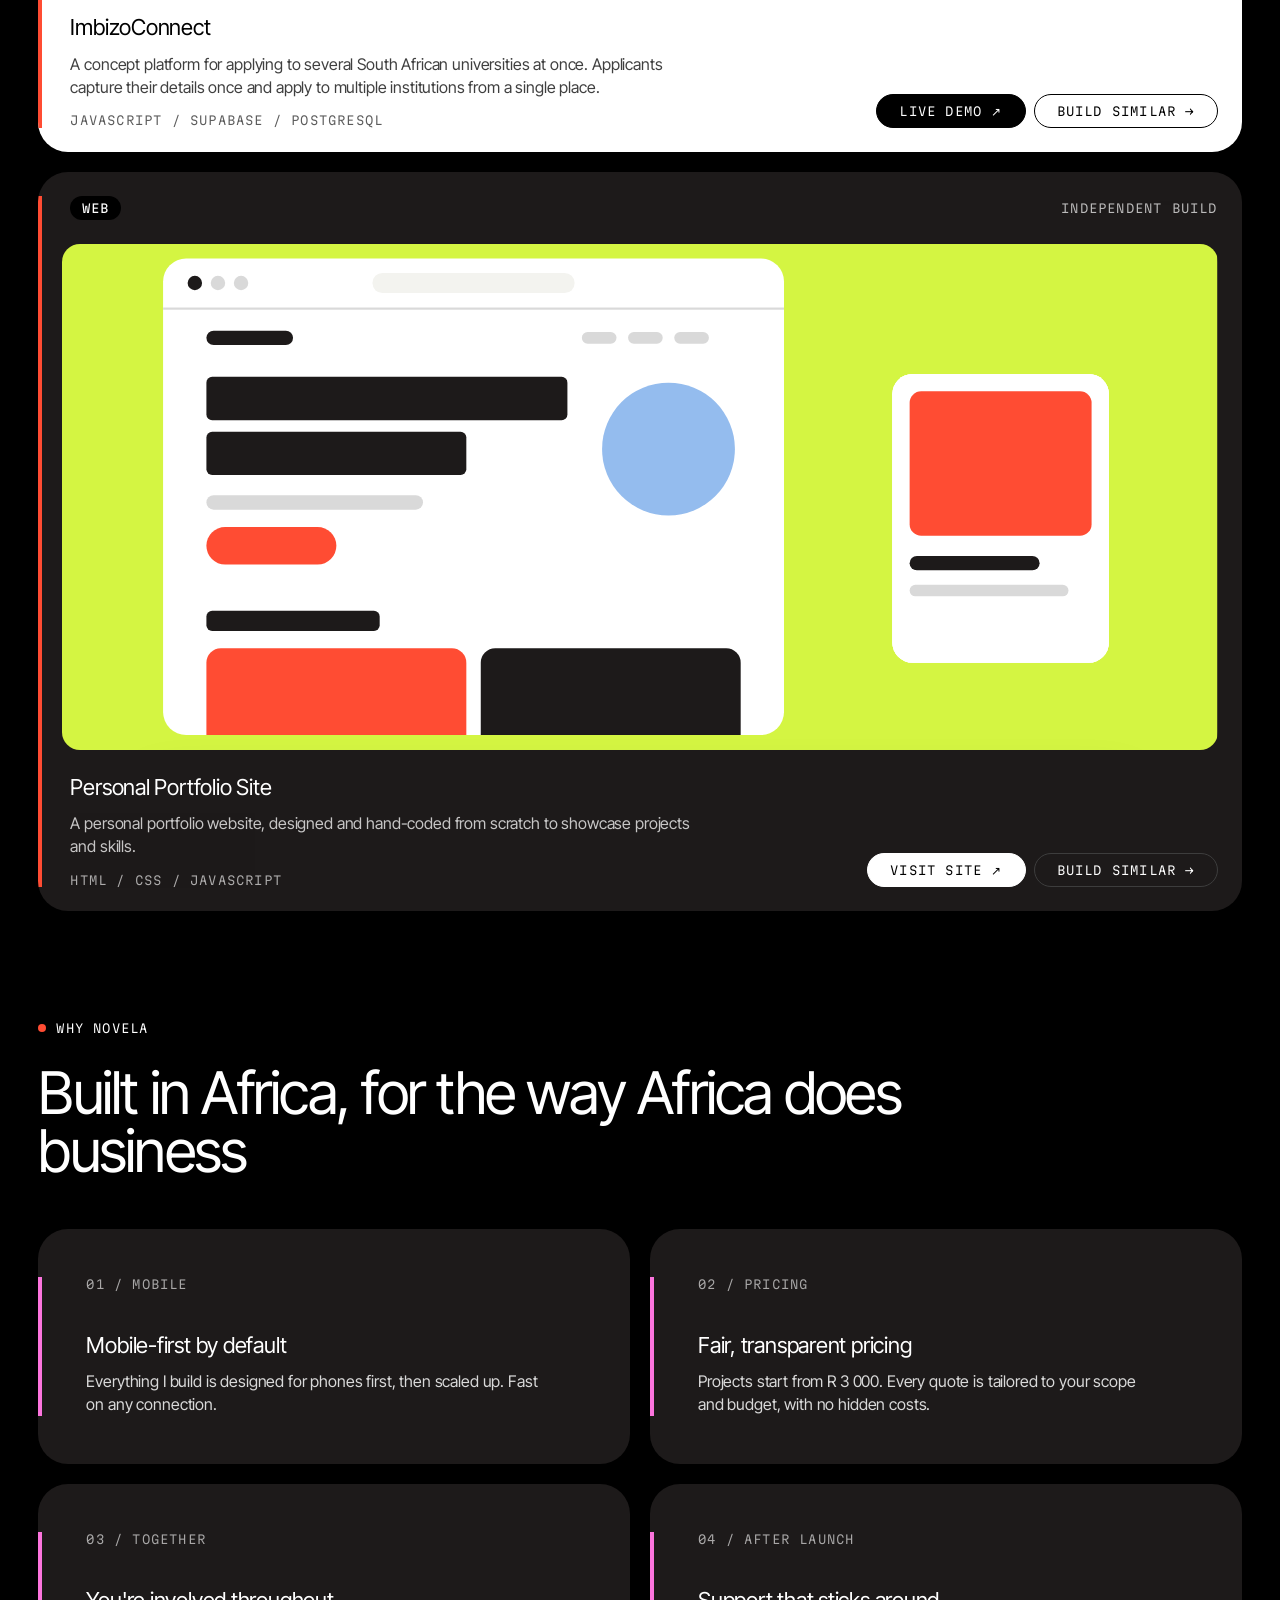
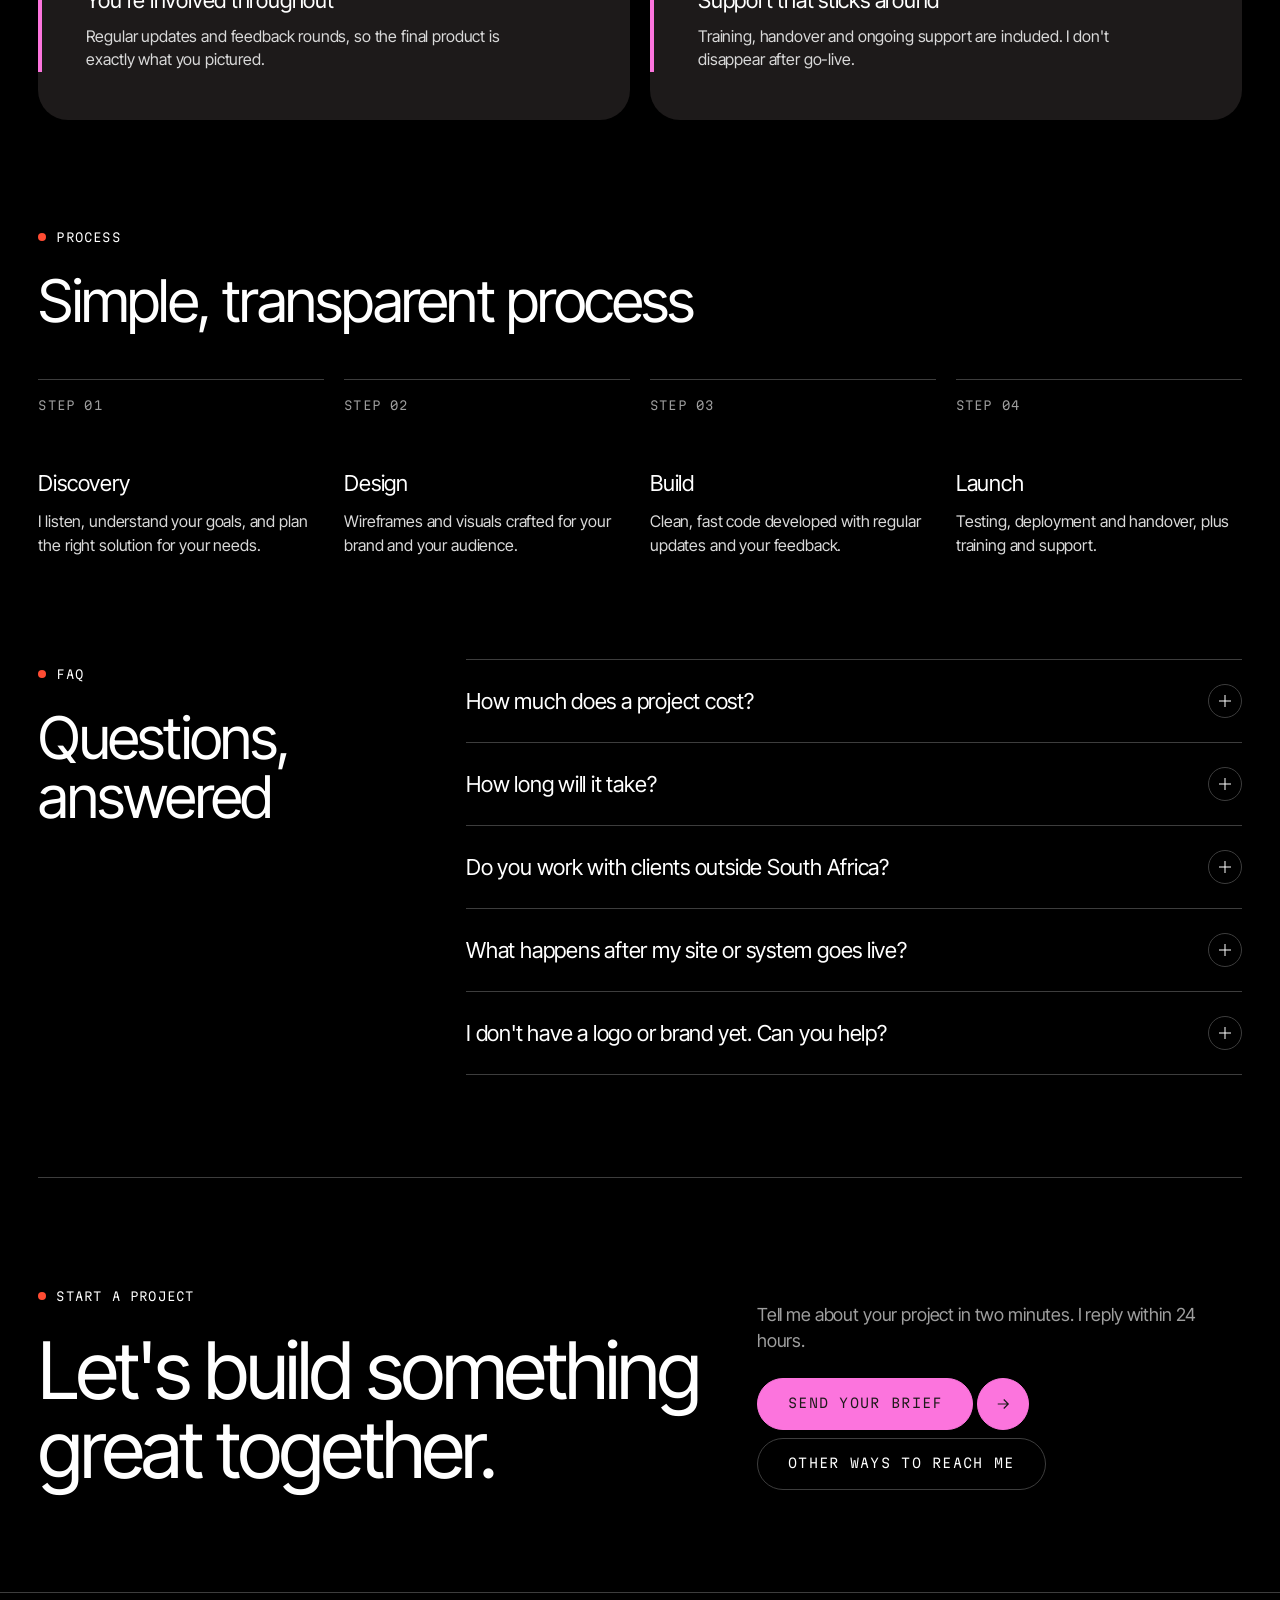
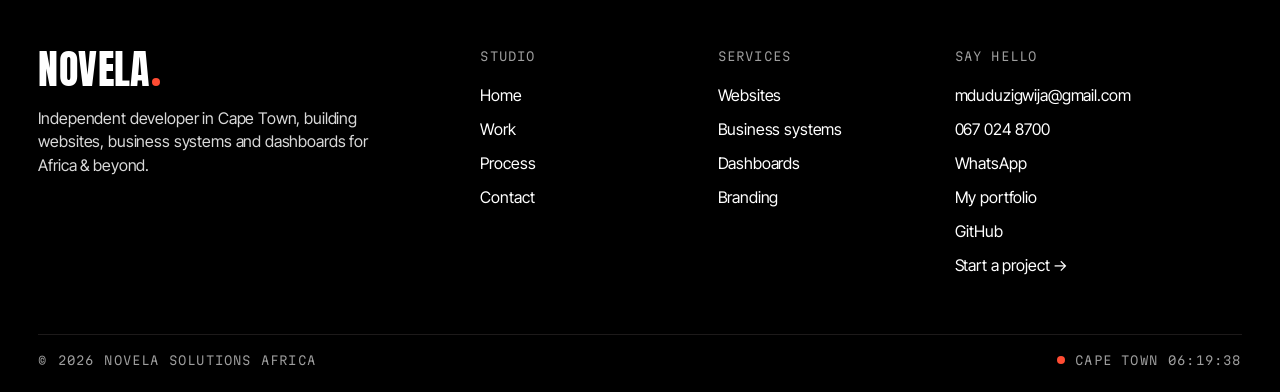
==== commit f5583081: "Preview each project's real landing page on hover or scroll On hover (desktop) or once the card is o" ====
--- a/index.html
+++ b/index.html
@@ -13,7 +13,7 @@
 <link rel="preconnect" href="https://fonts.googleapis.com">
 <link rel="preconnect" href="https://fonts.gstatic.com" crossorigin>
 <link href="https://fonts.googleapis.com/css2?family=Anton&family=Inter+Tight:wght@300;400;500&family=Martian+Mono:wght@200;300;400;600&display=swap" rel="stylesheet">
-<link rel="stylesheet" href="assets/css/styles.css?v=20261007b">
+<link rel="stylesheet" href="assets/css/styles.css?v=20261007c">
 <!-- Anonymous visit counts with Umami (no cookies, no personal data). Only the live site is counted. -->
 <script defer src="https://cloud.umami.is/script.js" data-website-id="703a37b5-77d7-4c17-984b-c3c5e5b60388" data-domains="mduduzigwija.github.io"></script>
 </head>
@@ -467,6 +467,6 @@
   </div>
 </footer>
 
-<script src="assets/js/main.js?v=20261007b" defer></script>
+<script src="assets/js/main.js?v=20261007c" defer></script>
 </body>
 </html>
--- a/assets/css/styles.css
+++ b/assets/css/styles.css
@@ -324,6 +324,17 @@
 .case-art{border-radius:var(--r-card-sm);overflow:hidden;aspect-ratio:16/9}
 .case--wide .case-art{aspect-ratio:16/7}
 .case-art svg{width:100%;height:100%}
+.case-art{position:relative}
+/* Landing-page preview: a browser window slides up over the art, then the screenshot scrolls. */
+.case-preview{position:absolute;inset:7% 8% 0;display:flex;flex-direction:column;border-radius:12px 12px 0 0;overflow:hidden;background:#fff;box-shadow:0 18px 48px rgba(0,0,0,.35);transform:translateY(105%);transition:transform .6s var(--ease)}
+.case:is(:hover,.live) .case-preview{transform:none;transition:transform .8s var(--ease) .5s}
+.pv-bar{flex-shrink:0;position:relative;display:flex;align-items:center;gap:6px;height:26px;padding:0 12px;background:#f3f3ef;border-bottom:1px solid #d9d9d9}
+.pv-bar i{width:8px;height:8px;border-radius:50%;background:#d9d9d9}
+.pv-bar i:first-child{background:var(--ember)}
+.pv-bar span{position:absolute;left:50%;transform:translateX(-50%);max-width:calc(100% - 100px);overflow:hidden;text-overflow:ellipsis;white-space:nowrap;padding:3px 12px;border-radius:999px;background:#fff;color:#555;font-family:var(--mono);font-size:10px;letter-spacing:.04em}
+.pv-view{flex:1;min-height:0;overflow:hidden;background:#fff}
+.pv-view img{display:block;width:100%;height:100%;object-fit:cover;object-position:50% 0}
+.case:is(:hover,.live) .pv-view img{animation:pvscroll var(--pv-dur,16s) ease-in-out 1.6s infinite}
 /* Case artwork: animates on hover, or while on screen (.live) on touch devices */
 .hv-scroll{transition:transform 1s var(--ease)}
 .case:is(:hover,.live) .hv-scroll,.svc.open .hv-scroll{animation:hvscroll 6s ease-in-out infinite}
@@ -492,6 +503,7 @@
 @keyframes fadeUp{from{opacity:0;transform:translateY(16px)}to{opacity:1;transform:none}}
 @keyframes marquee{to{transform:translateX(-50%)}}
 @keyframes spin{to{transform:rotate(360deg)}}
+@keyframes pvscroll{0%,8%{object-position:50% 0}46%,54%{object-position:50% 100%}92%,100%{object-position:50% 0}}
 @keyframes floaty{0%,100%{transform:translateY(0)}50%{transform:translateY(-14px)}}
 @keyframes bars{from{transform:scaleY(.35)}to{transform:scaleY(1)}}
 @keyframes hvscroll{0%,10%{transform:translateY(0)}45%,60%{transform:translateY(var(--scroll,-200px))}95%,100%{transform:translateY(0)}}
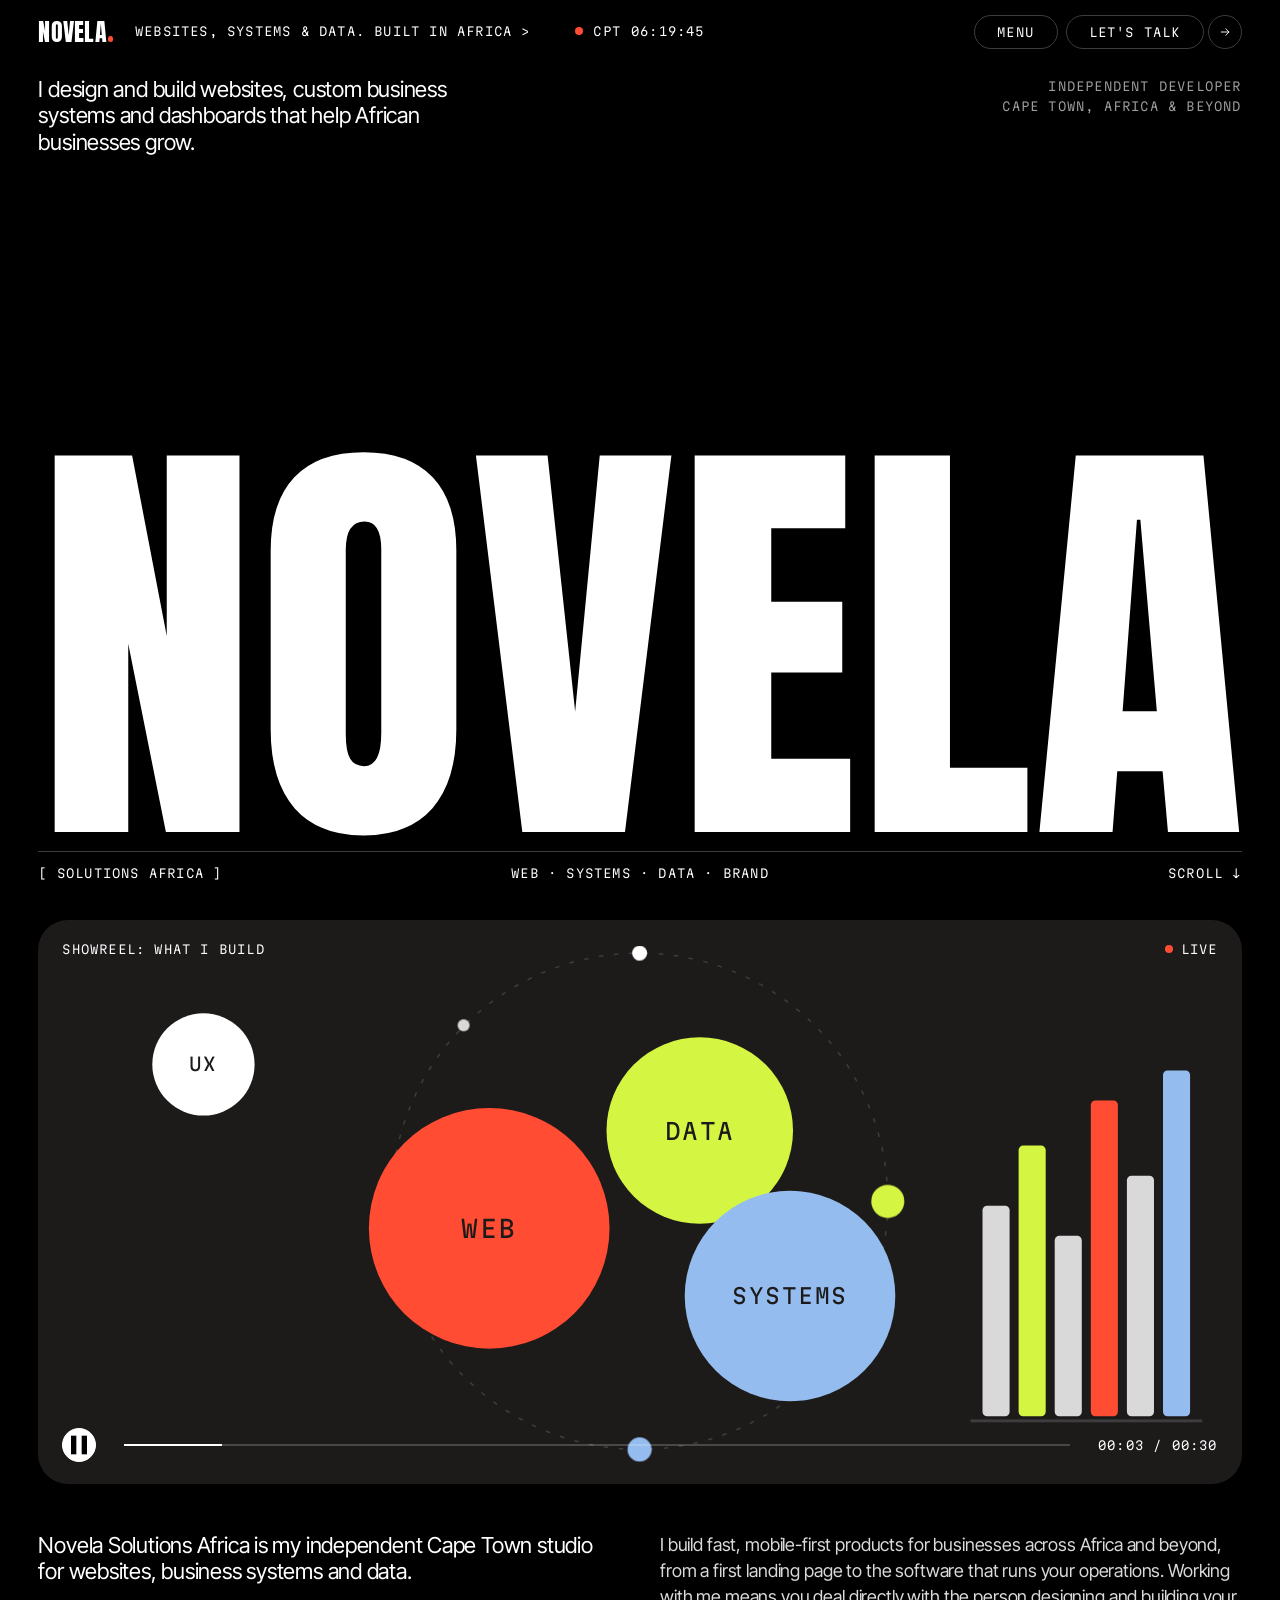
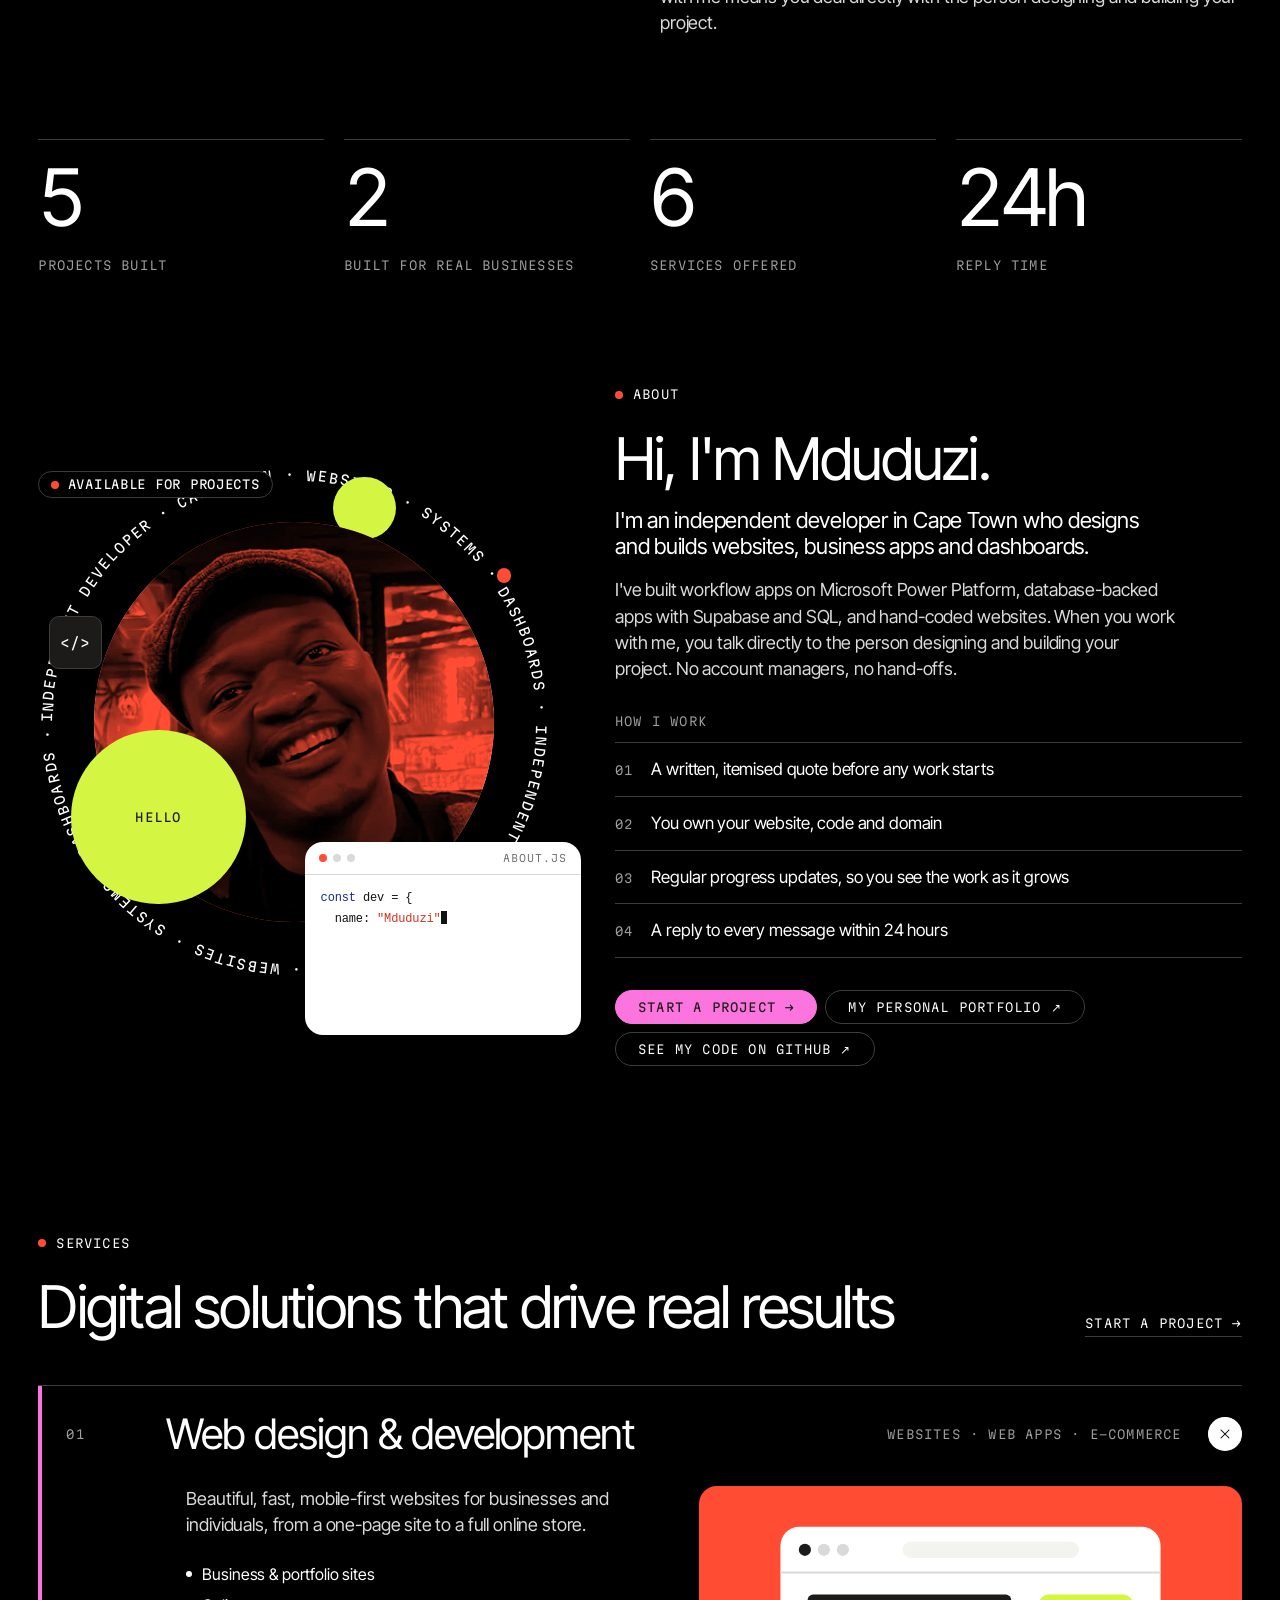
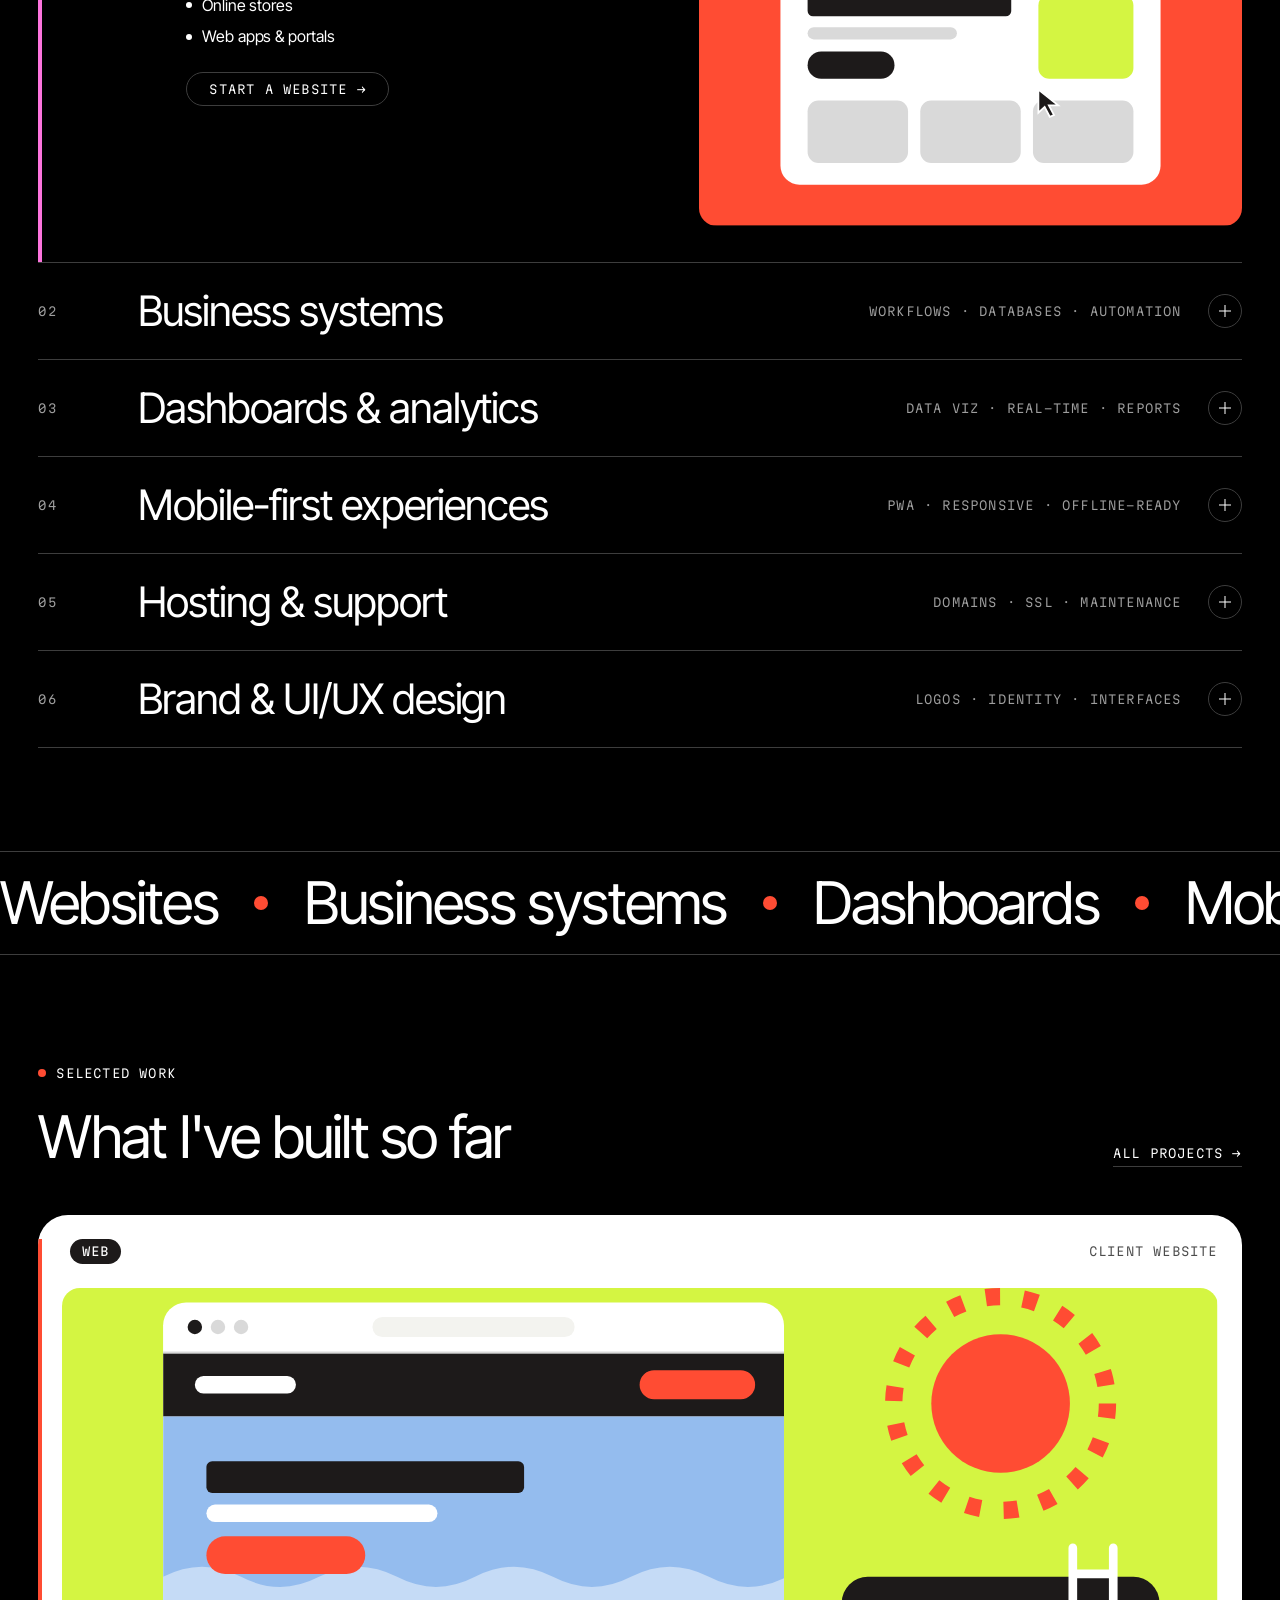
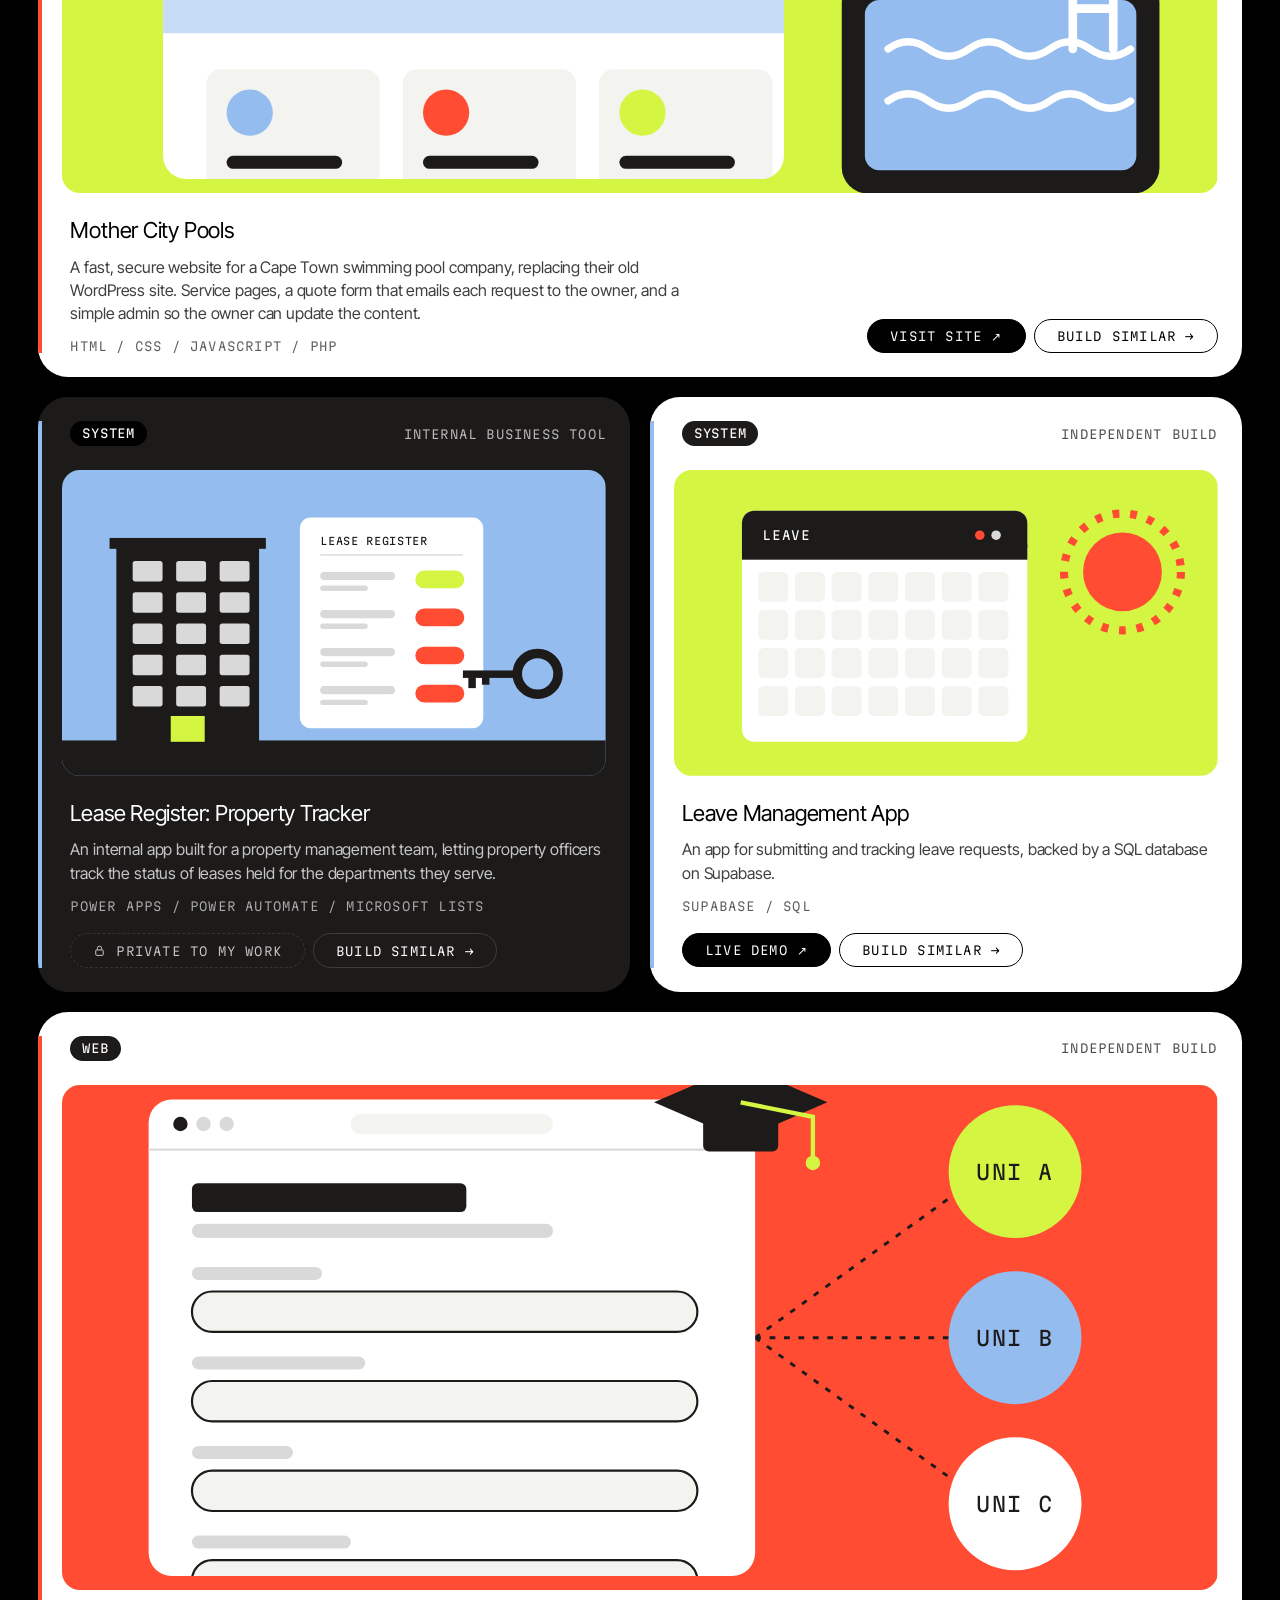
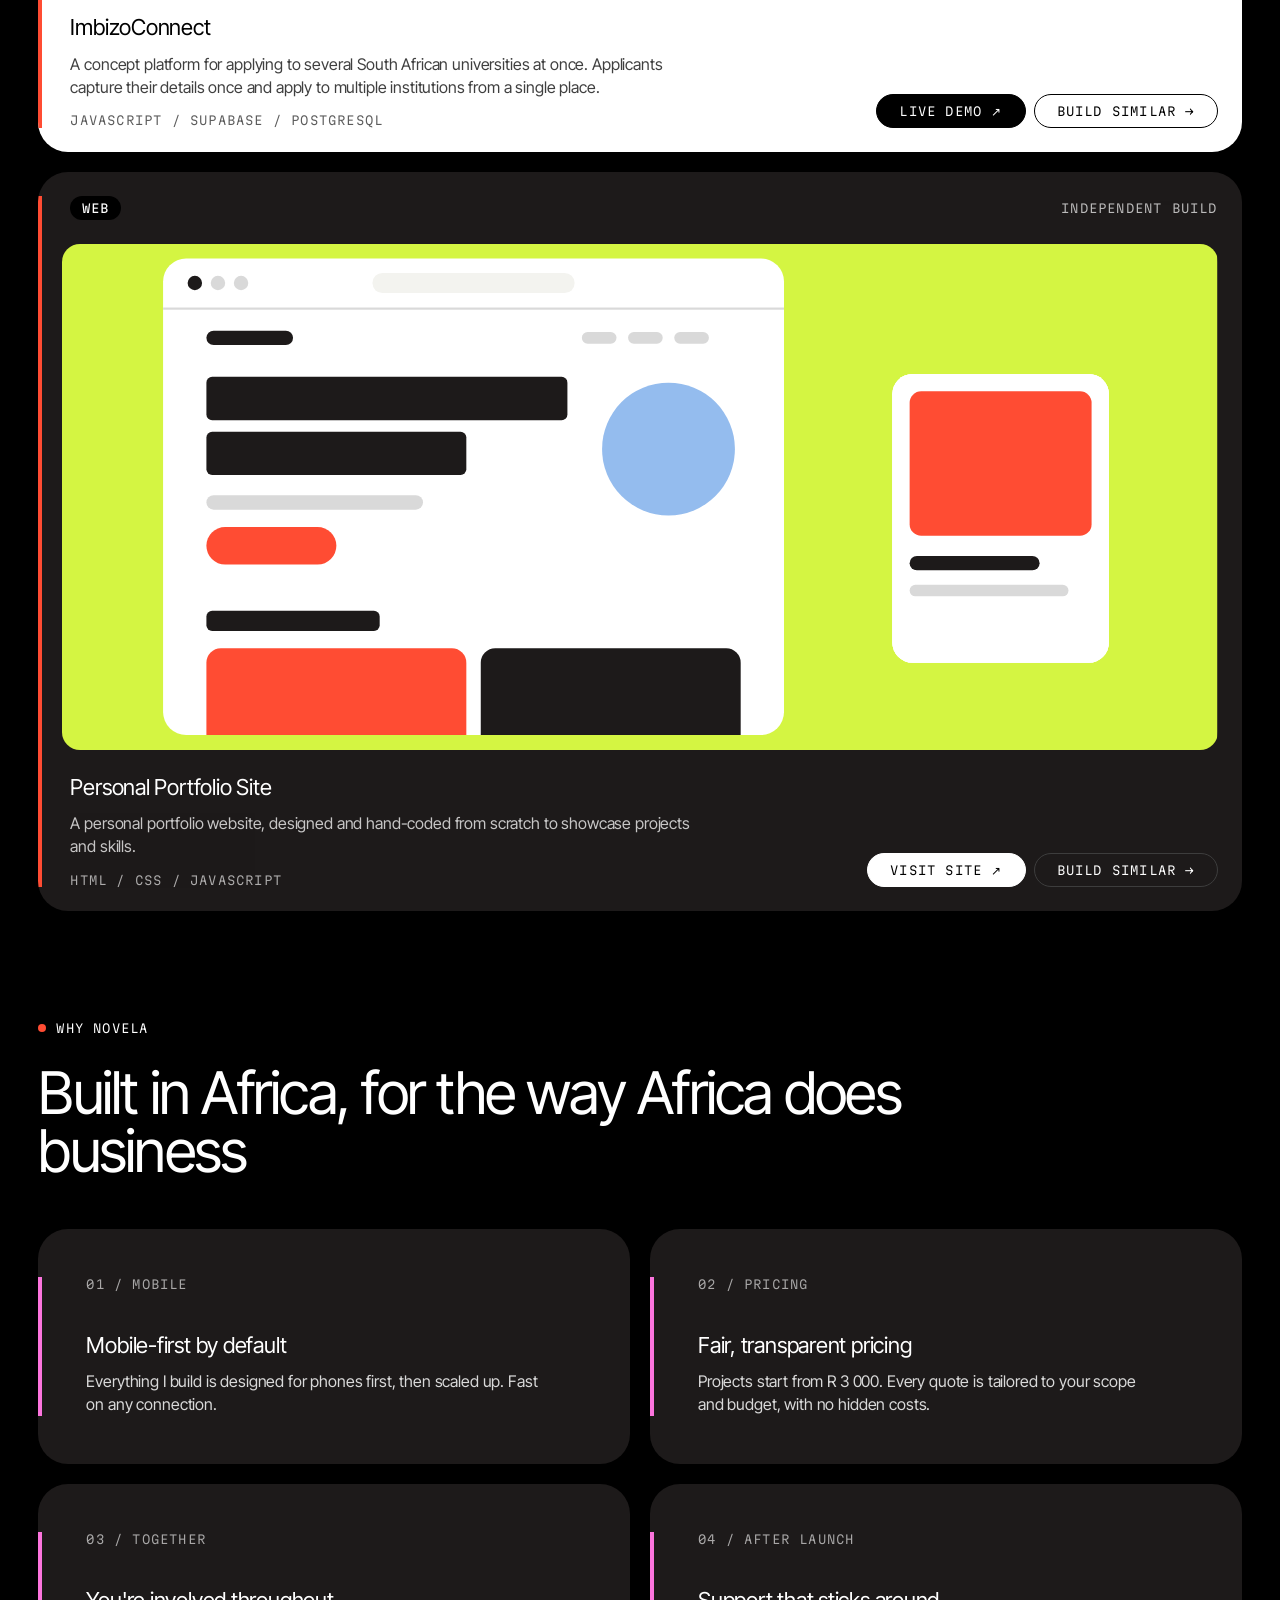
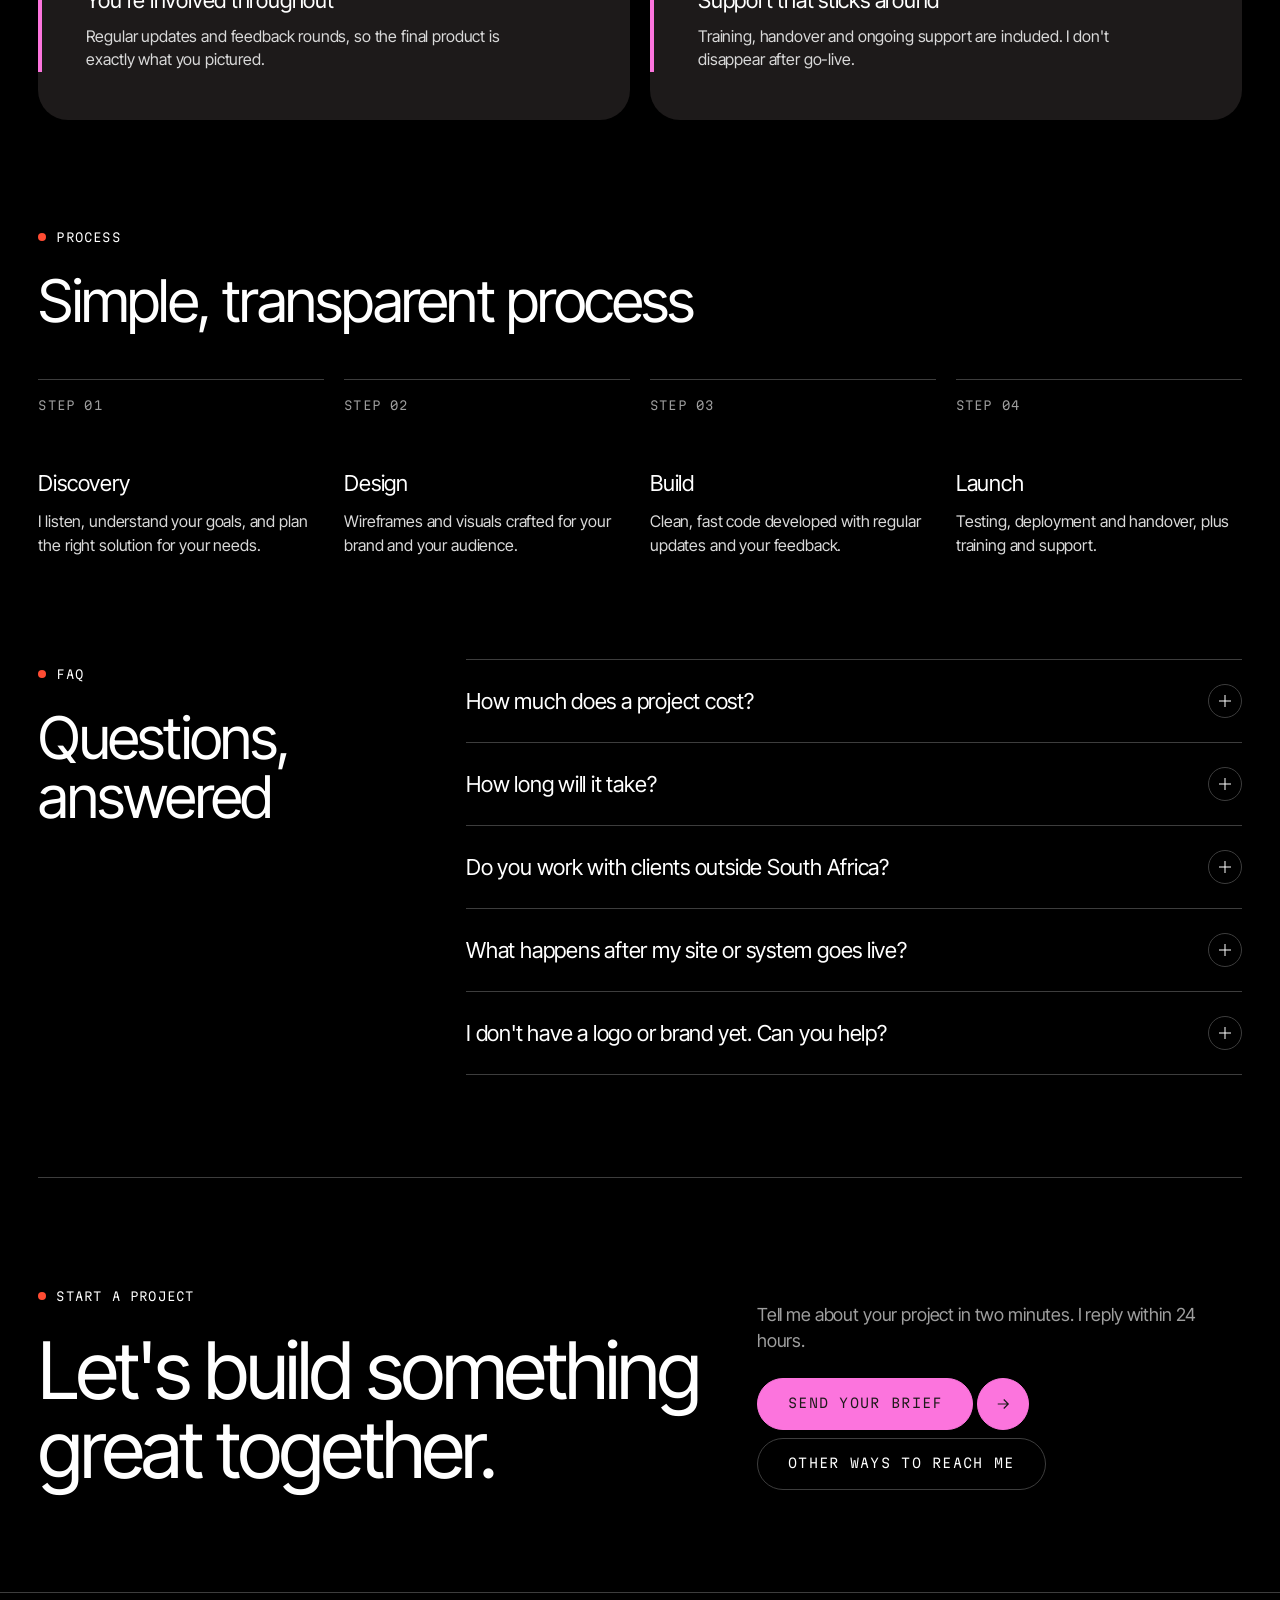
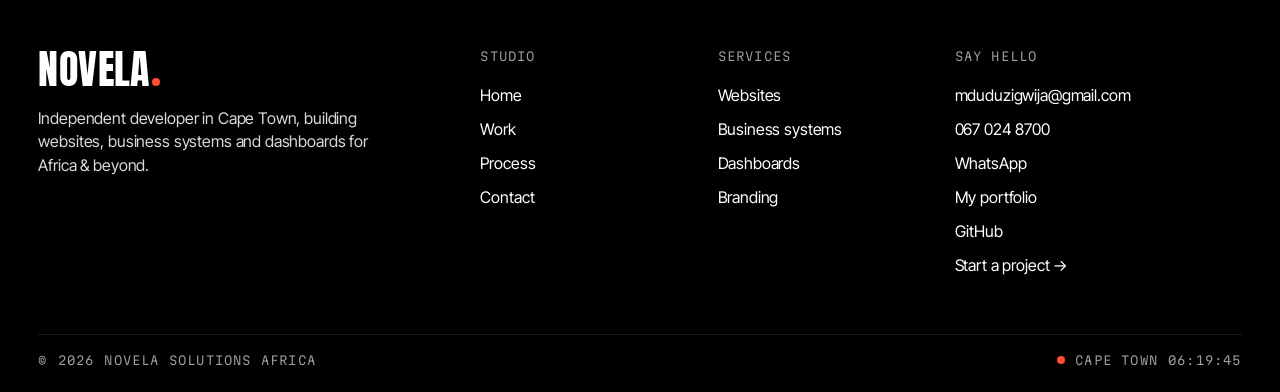
==== commit 0292f9be: "Make project previews fill the whole artwork box The preview window now covers the art edge to edge " ====
--- a/index.html
+++ b/index.html
@@ -13,7 +13,7 @@
 <link rel="preconnect" href="https://fonts.googleapis.com">
 <link rel="preconnect" href="https://fonts.gstatic.com" crossorigin>
 <link href="https://fonts.googleapis.com/css2?family=Anton&family=Inter+Tight:wght@300;400;500&family=Martian+Mono:wght@200;300;400;600&display=swap" rel="stylesheet">
-<link rel="stylesheet" href="assets/css/styles.css?v=20261007c">
+<link rel="stylesheet" href="assets/css/styles.css?v=20261007d">
 <!-- Anonymous visit counts with Umami (no cookies, no personal data). Only the live site is counted. -->
 <script defer src="https://cloud.umami.is/script.js" data-website-id="703a37b5-77d7-4c17-984b-c3c5e5b60388" data-domains="mduduzigwija.github.io"></script>
 </head>
@@ -467,6 +467,6 @@
   </div>
 </footer>
 
-<script src="assets/js/main.js?v=20261007c" defer></script>
+<script src="assets/js/main.js?v=20261007d" defer></script>
 </body>
 </html>
--- a/assets/css/styles.css
+++ b/assets/css/styles.css
@@ -324,9 +324,9 @@
 .case-art{border-radius:var(--r-card-sm);overflow:hidden;aspect-ratio:16/9}
 .case--wide .case-art{aspect-ratio:16/7}
 .case-art svg{width:100%;height:100%}
-.case-art{position:relative}
-/* Landing-page preview: a browser window slides up over the art, then the screenshot scrolls. */
-.case-preview{position:absolute;inset:7% 8% 0;display:flex;flex-direction:column;border-radius:12px 12px 0 0;overflow:hidden;background:#fff;box-shadow:0 18px 48px rgba(0,0,0,.35);transform:translateY(105%);transition:transform .6s var(--ease)}
+.case-art{position:relative;isolation:isolate}
+/* Landing-page preview: a browser window slides up to fill the art box, then the screenshot scrolls. */
+.case-preview{position:absolute;inset:0;display:flex;flex-direction:column;overflow:hidden;background:#fff;transform:translateY(105%);transition:transform .6s var(--ease)}
 .case:is(:hover,.live) .case-preview{transform:none;transition:transform .8s var(--ease) .5s}
 .pv-bar{flex-shrink:0;position:relative;display:flex;align-items:center;gap:6px;height:26px;padding:0 12px;background:#f3f3ef;border-bottom:1px solid #d9d9d9}
 .pv-bar i{width:8px;height:8px;border-radius:50%;background:#d9d9d9}
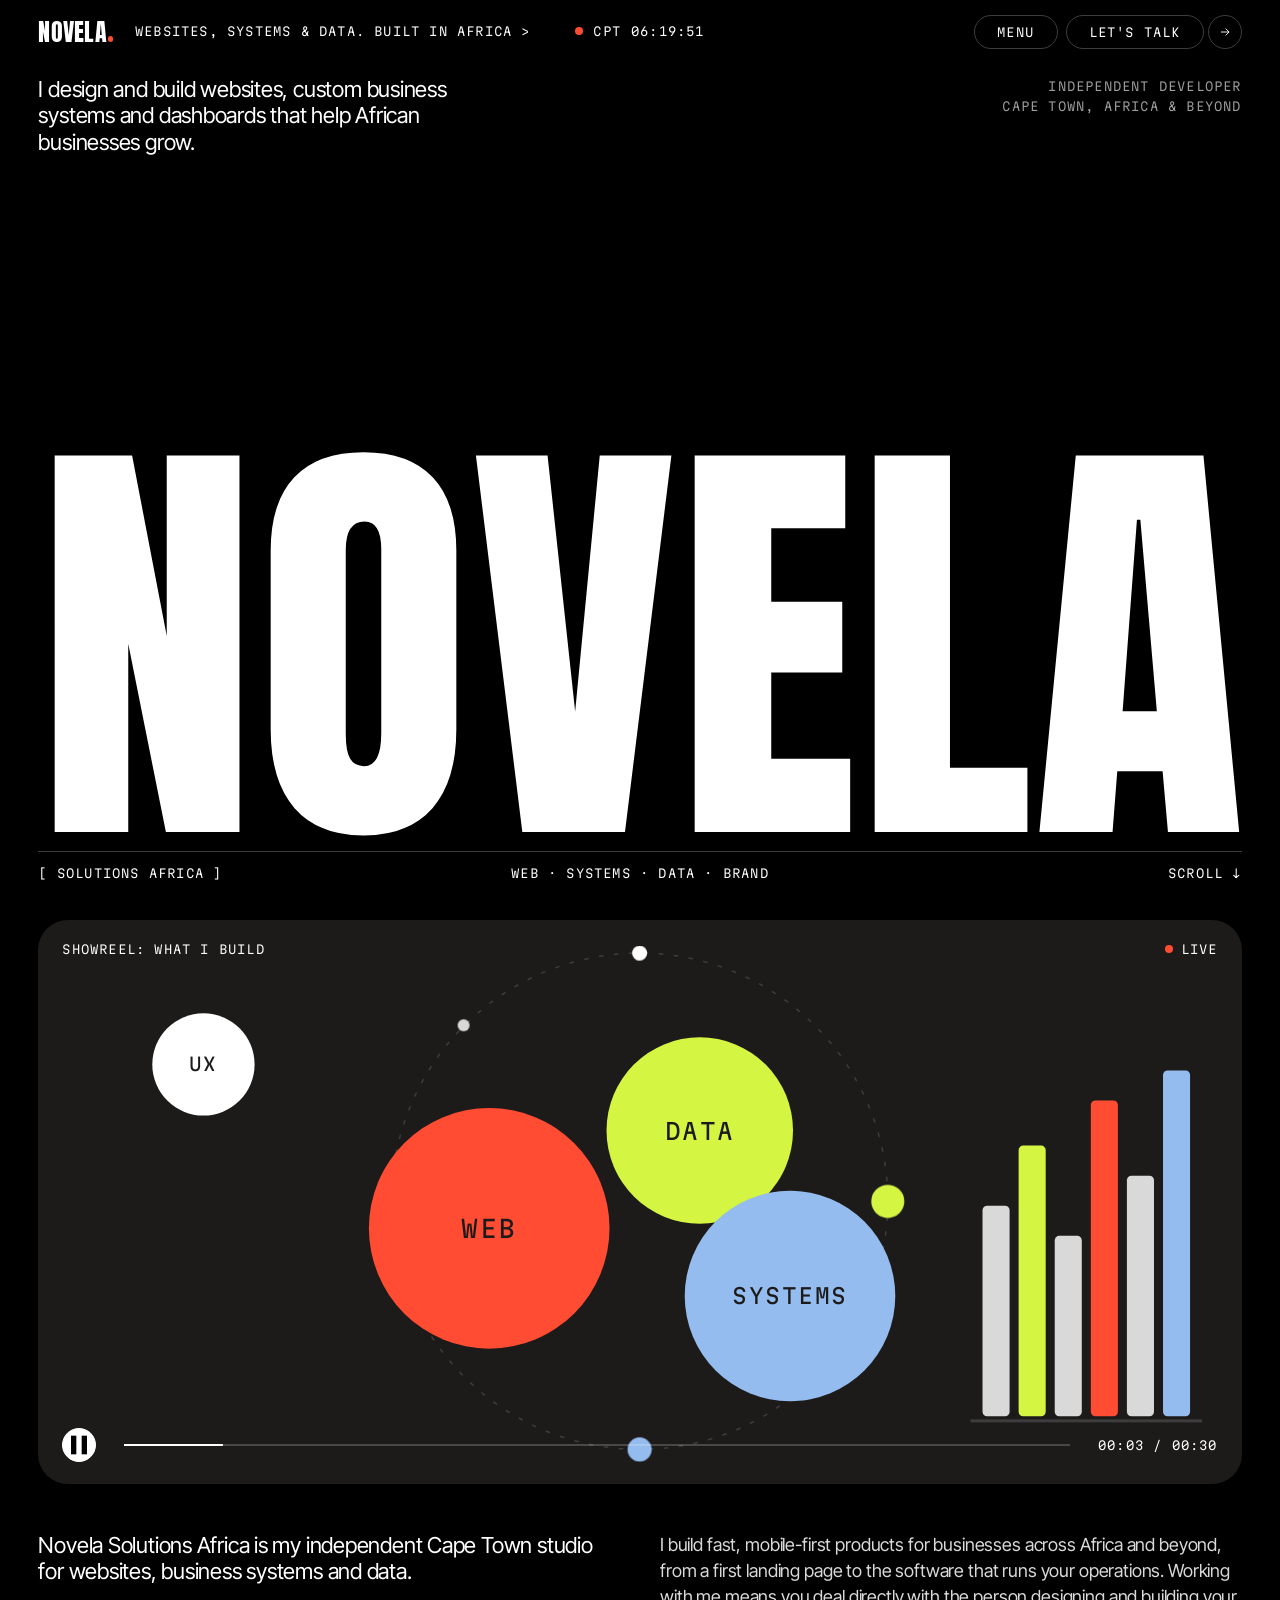
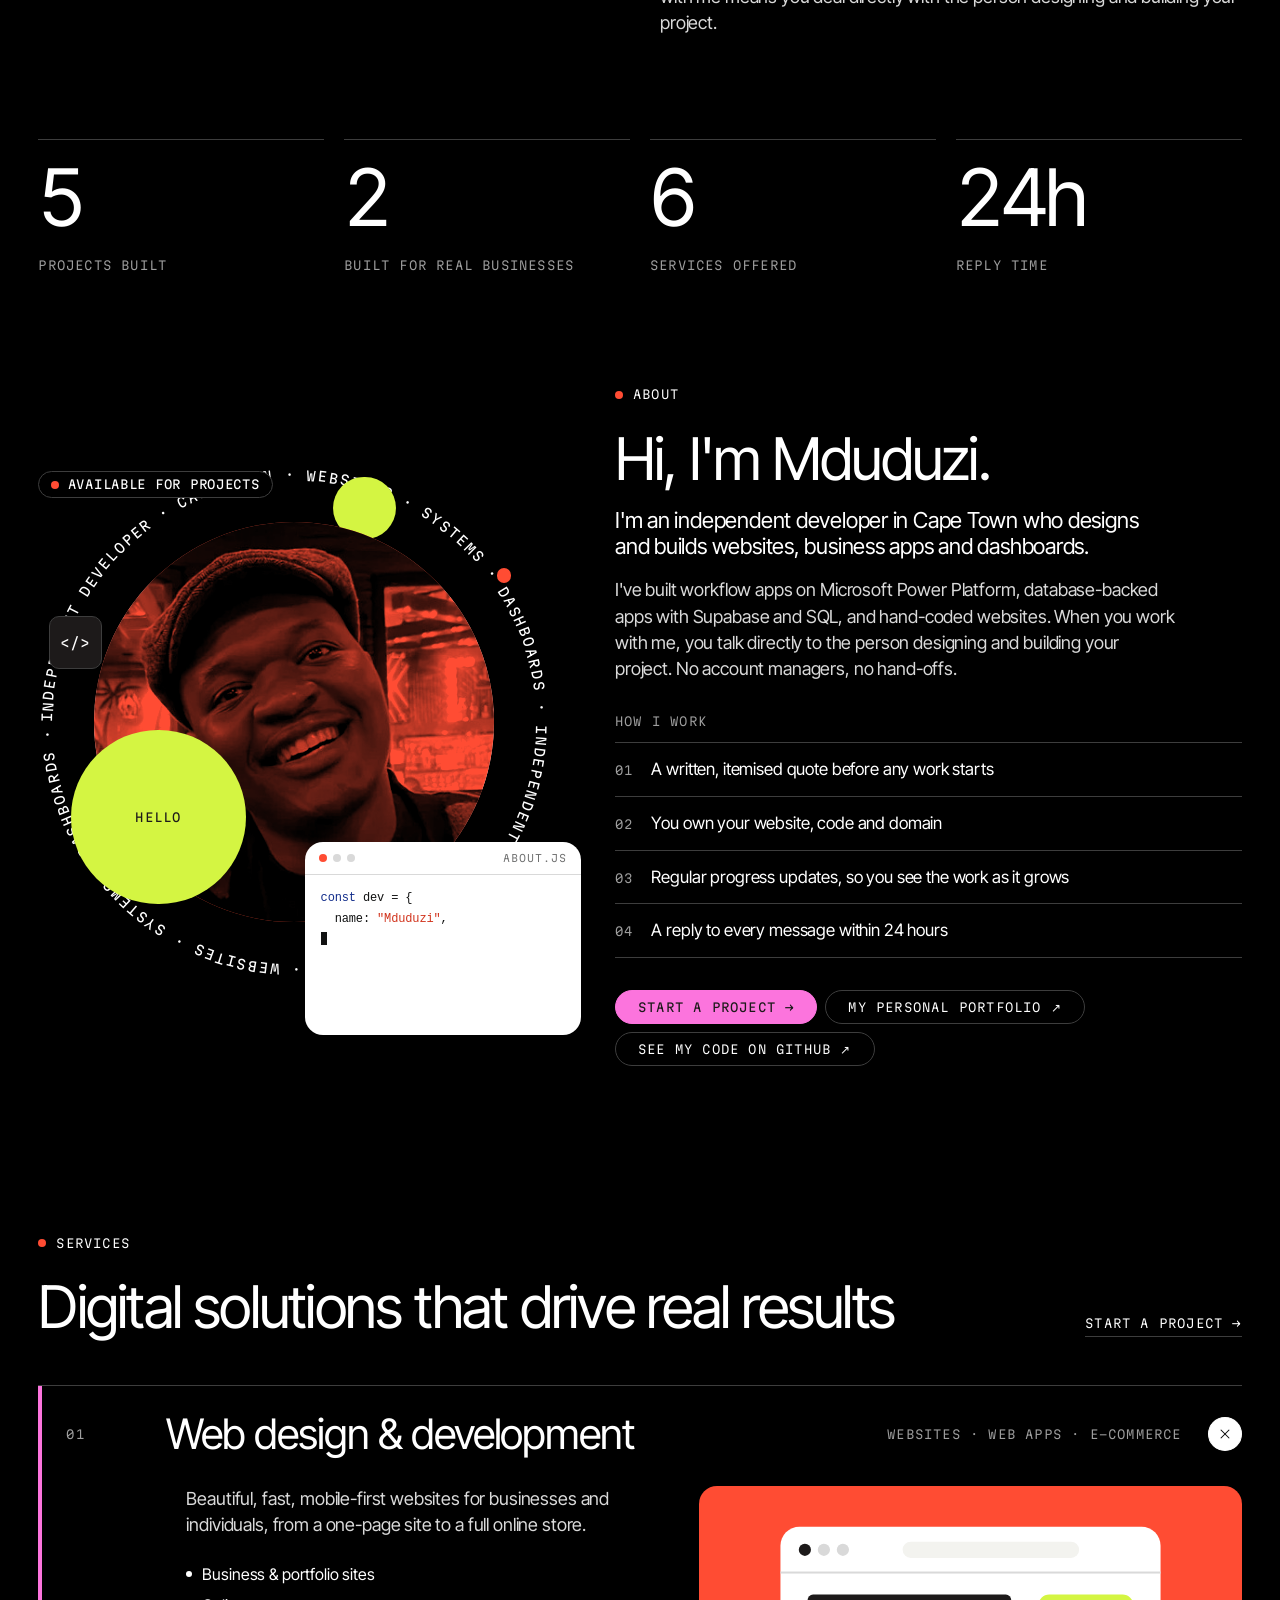
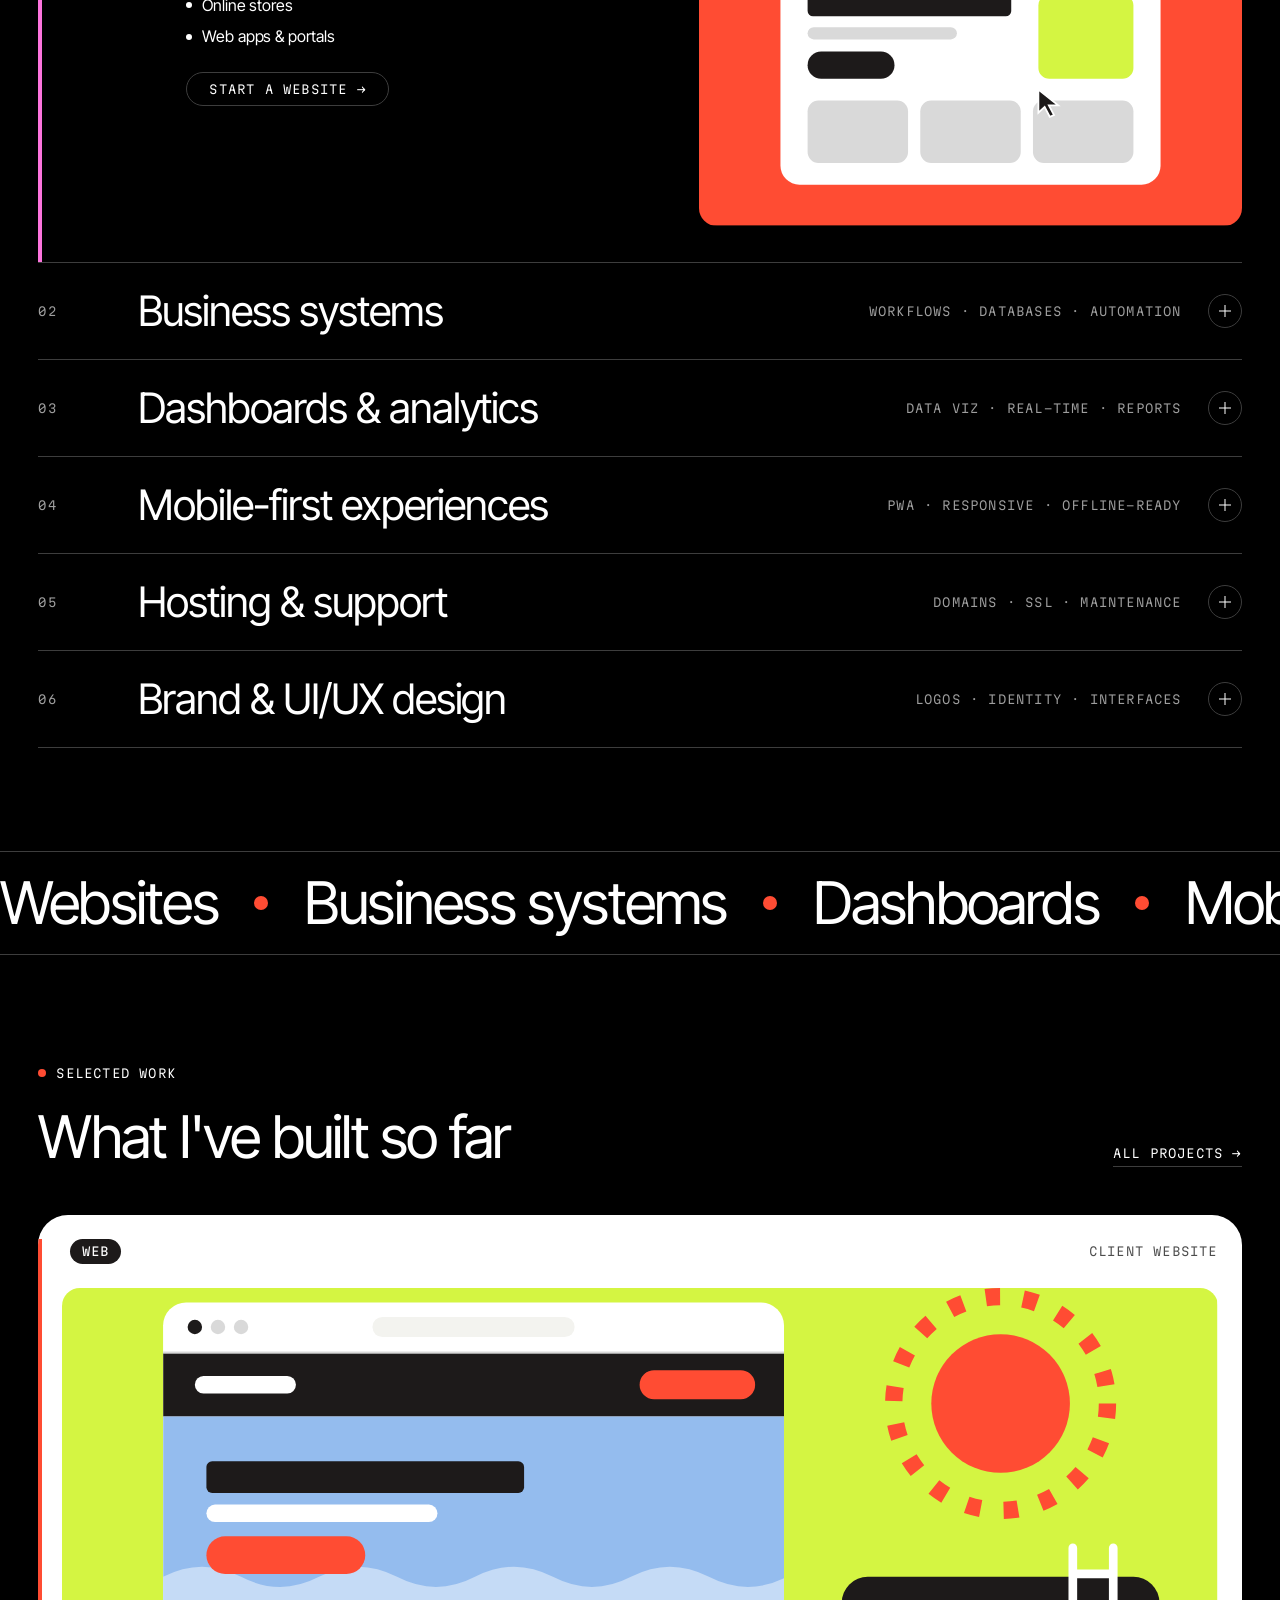
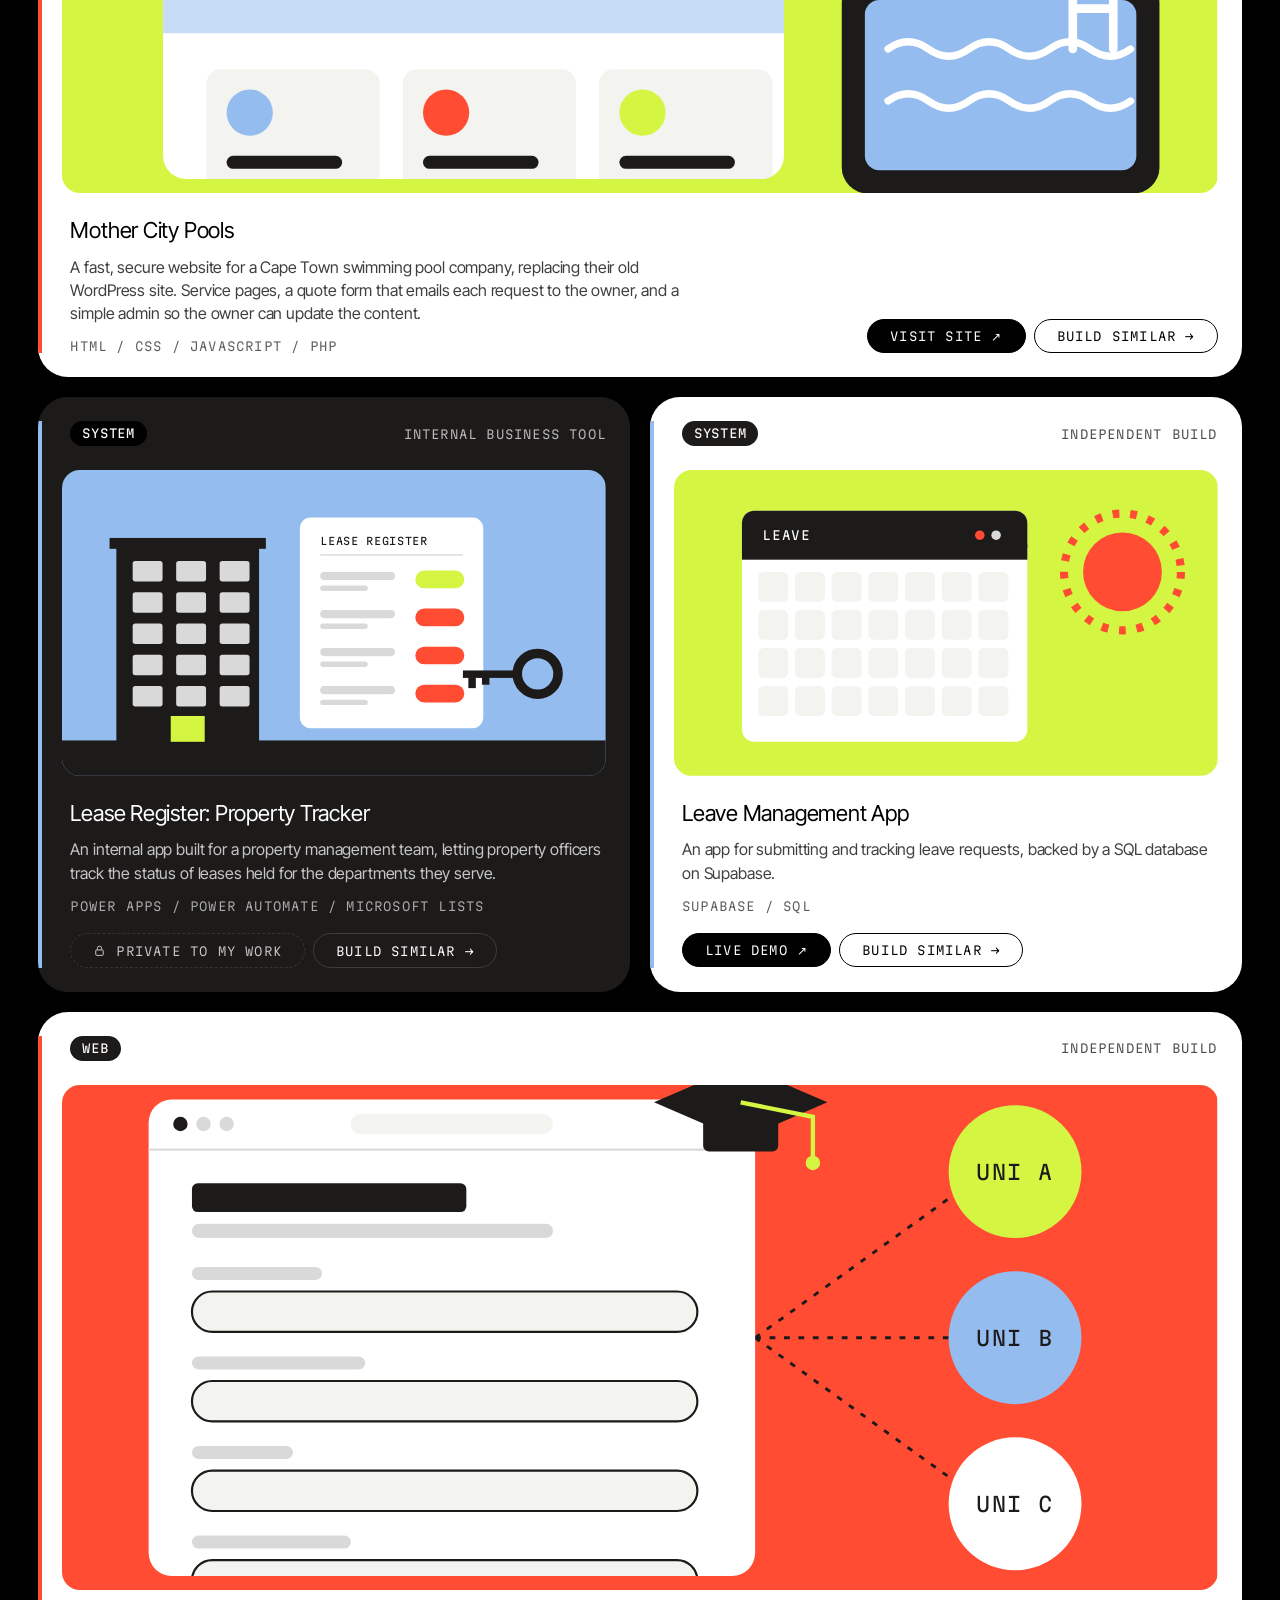
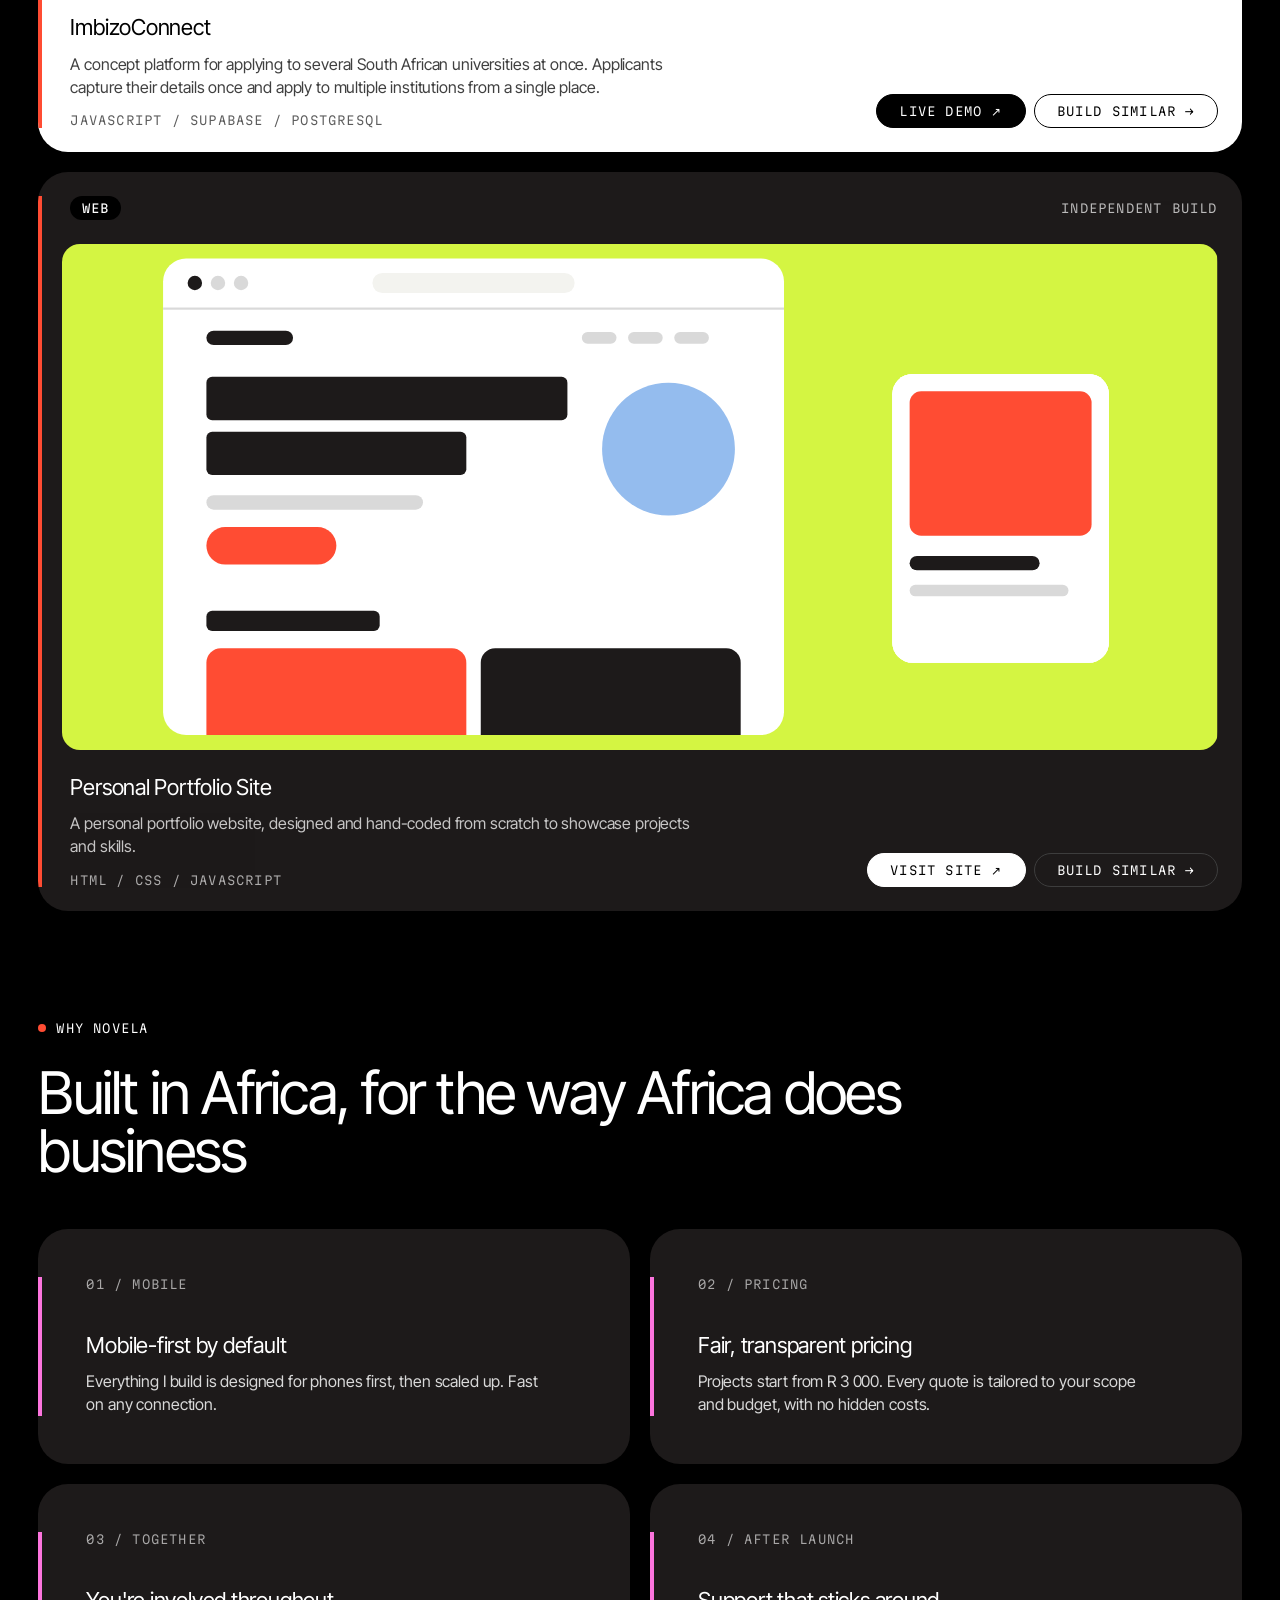
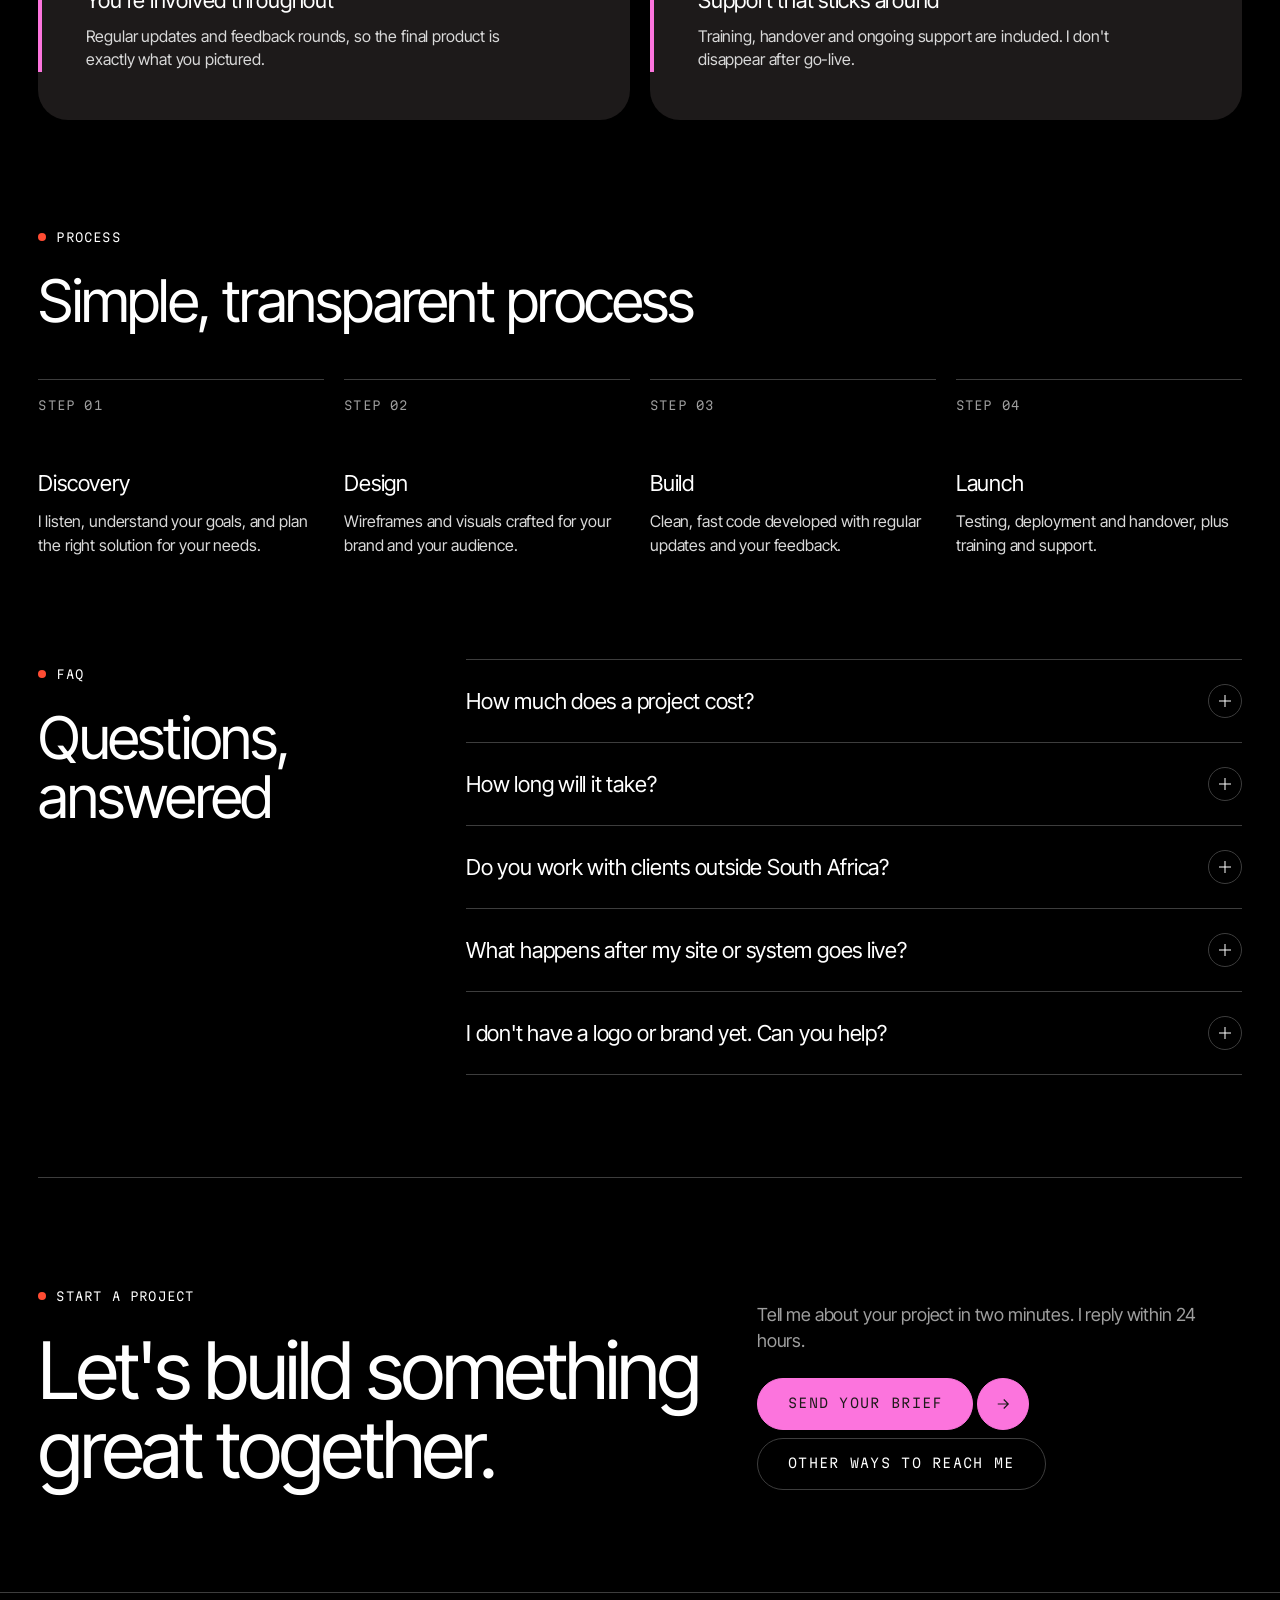
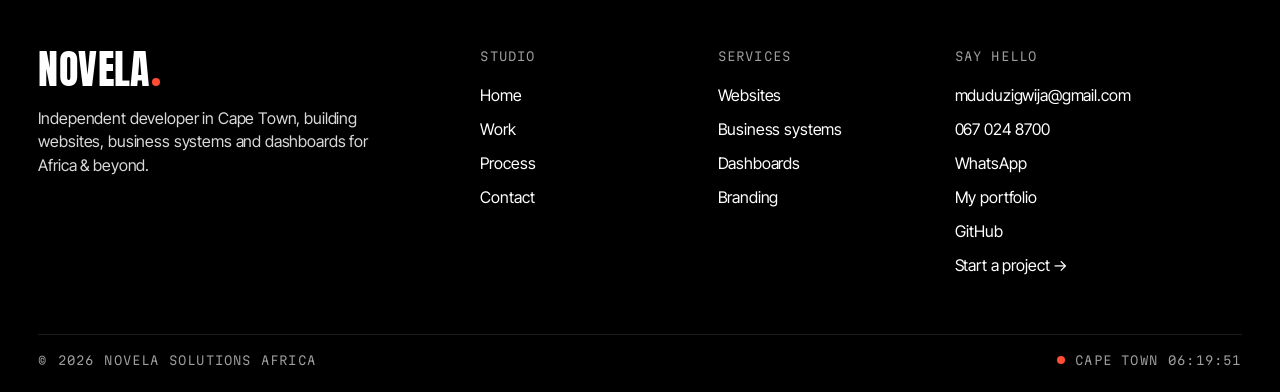
==== commit 02a3b8e9: "Frame project previews in ember with a Preview tag The preview window sits in a rounded ember frame " ====
--- a/index.html
+++ b/index.html
@@ -13,7 +13,7 @@
 <link rel="preconnect" href="https://fonts.googleapis.com">
 <link rel="preconnect" href="https://fonts.gstatic.com" crossorigin>
 <link href="https://fonts.googleapis.com/css2?family=Anton&family=Inter+Tight:wght@300;400;500&family=Martian+Mono:wght@200;300;400;600&display=swap" rel="stylesheet">
-<link rel="stylesheet" href="assets/css/styles.css?v=20261007d">
+<link rel="stylesheet" href="assets/css/styles.css?v=20261007e">
 <!-- Anonymous visit counts with Umami (no cookies, no personal data). Only the live site is counted. -->
 <script defer src="https://cloud.umami.is/script.js" data-website-id="703a37b5-77d7-4c17-984b-c3c5e5b60388" data-domains="mduduzigwija.github.io"></script>
 </head>
@@ -467,6 +467,6 @@
   </div>
 </footer>
 
-<script src="assets/js/main.js?v=20261007d" defer></script>
+<script src="assets/js/main.js?v=20261007e" defer></script>
 </body>
 </html>
--- a/assets/css/styles.css
+++ b/assets/css/styles.css
@@ -325,14 +325,17 @@
 .case--wide .case-art{aspect-ratio:16/7}
 .case-art svg{width:100%;height:100%}
 .case-art{position:relative;isolation:isolate}
-/* Landing-page preview: a browser window slides up to fill the art box, then the screenshot scrolls. */
-.case-preview{position:absolute;inset:0;display:flex;flex-direction:column;overflow:hidden;background:#fff;transform:translateY(105%);transition:transform .6s var(--ease)}
+/* Landing-page preview: a browser window in an ember frame slides up to fill the art box, then the
+   screenshot scrolls. The frame and "Preview" tag mark it as a glimpse, not part of this site's UI. */
+.case-preview{--pv-frame:5px;position:absolute;inset:0;display:flex;flex-direction:column;padding:var(--pv-frame);border-radius:var(--r-card-sm);background:var(--ember);transform:translateY(105%);transition:transform .6s var(--ease)}
 .case:is(:hover,.live) .case-preview{transform:none;transition:transform .8s var(--ease) .5s}
-.pv-bar{flex-shrink:0;position:relative;display:flex;align-items:center;gap:6px;height:26px;padding:0 12px;background:#f3f3ef;border-bottom:1px solid #d9d9d9}
+.pv-bar{flex-shrink:0;position:relative;display:flex;align-items:center;gap:6px;height:26px;padding:0 12px;border-radius:calc(var(--r-card-sm) - var(--pv-frame)) calc(var(--r-card-sm) - var(--pv-frame)) 0 0;background:#f3f3ef;border-bottom:1px solid #d9d9d9}
 .pv-bar i{width:8px;height:8px;border-radius:50%;background:#d9d9d9}
 .pv-bar i:first-child{background:var(--ember)}
 .pv-bar span{position:absolute;left:50%;transform:translateX(-50%);max-width:calc(100% - 100px);overflow:hidden;text-overflow:ellipsis;white-space:nowrap;padding:3px 12px;border-radius:999px;background:#fff;color:#555;font-family:var(--mono);font-size:10px;letter-spacing:.04em}
-.pv-view{flex:1;min-height:0;overflow:hidden;background:#fff}
+.pv-view{flex:1;min-height:0;overflow:hidden;background:#fff;border-radius:0 0 calc(var(--r-card-sm) - var(--pv-frame)) calc(var(--r-card-sm) - var(--pv-frame))}
+.pv-tag{position:absolute;left:16px;bottom:16px;display:inline-flex;align-items:center;gap:6px;padding:6px 12px;border-radius:999px;background:var(--ember);color:#fff;font-family:var(--mono);font-size:10px;font-weight:400;letter-spacing:.1em;text-transform:uppercase;box-shadow:0 4px 14px rgba(0,0,0,.25);pointer-events:none}
+.pv-tag::before{content:'';width:6px;height:6px;border-radius:50%;background:#fff}
 .pv-view img{display:block;width:100%;height:100%;object-fit:cover;object-position:50% 0}
 .case:is(:hover,.live) .pv-view img{animation:pvscroll var(--pv-dur,16s) ease-in-out 1.6s infinite}
 /* Case artwork: animates on hover, or while on screen (.live) on touch devices */
@@ -550,6 +553,7 @@
   .card::before{top:32px;bottom:32px}
   .case{padding:16px}
   .case-art,.case--wide .case-art{aspect-ratio:16/10}
+  .pv-tag{left:10px;bottom:10px;padding:4px 9px;font-size:9px}
   .field-row,.choices--2{grid-template-columns:1fr}
   .choices--3{grid-template-columns:1fr 1fr}
   .footer-grid{grid-template-columns:1fr}
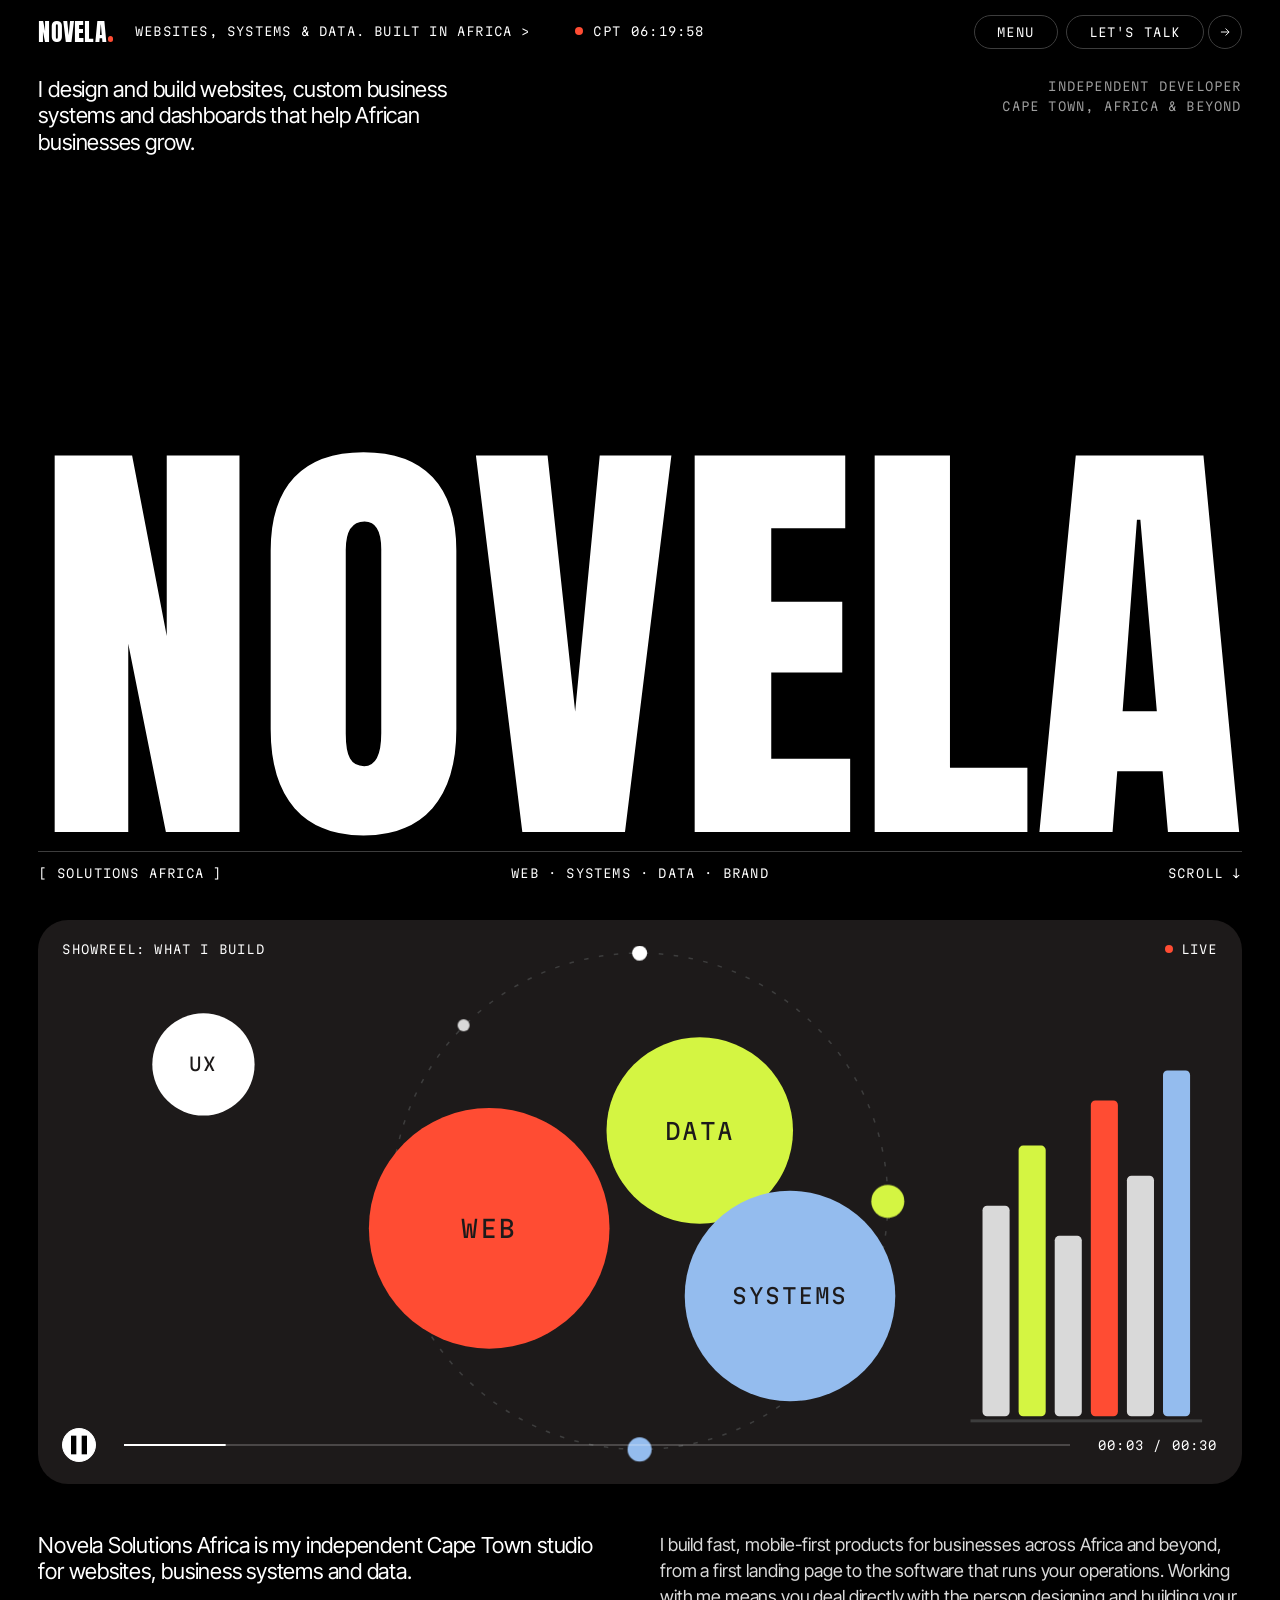
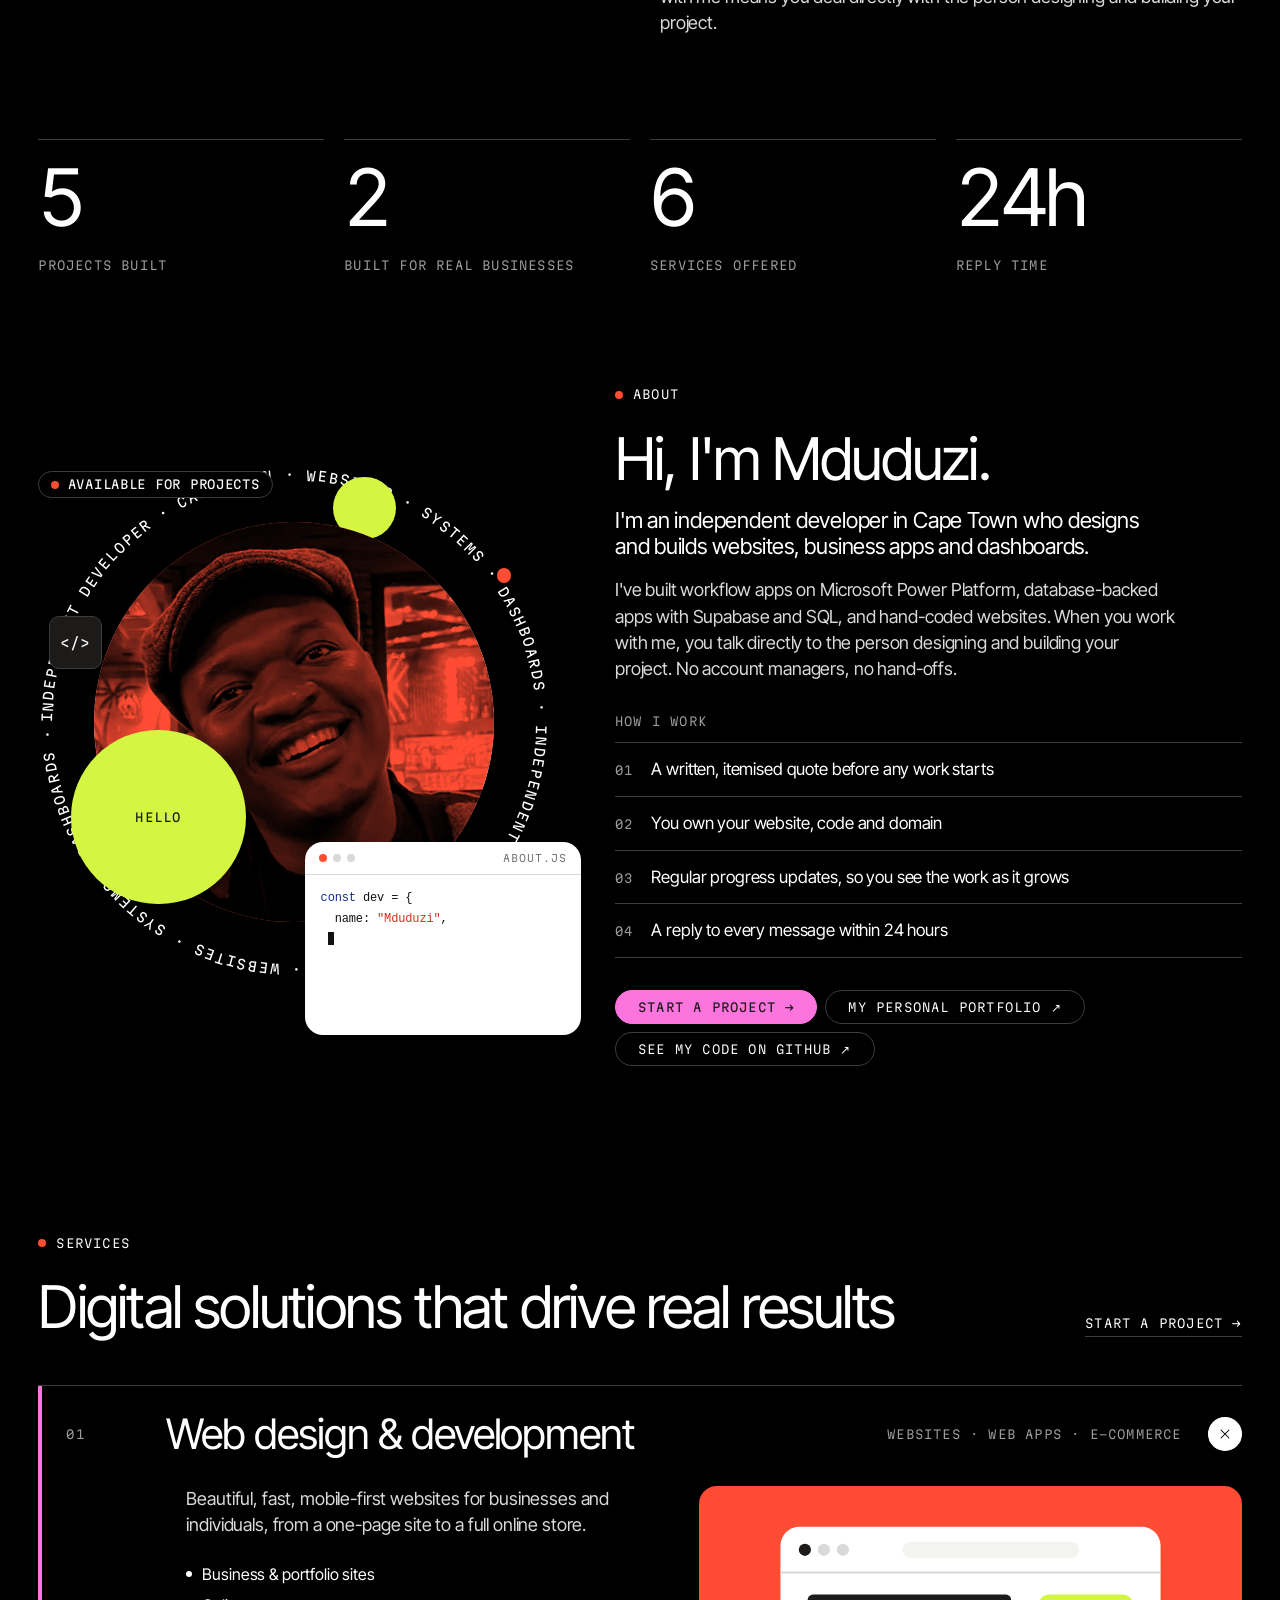
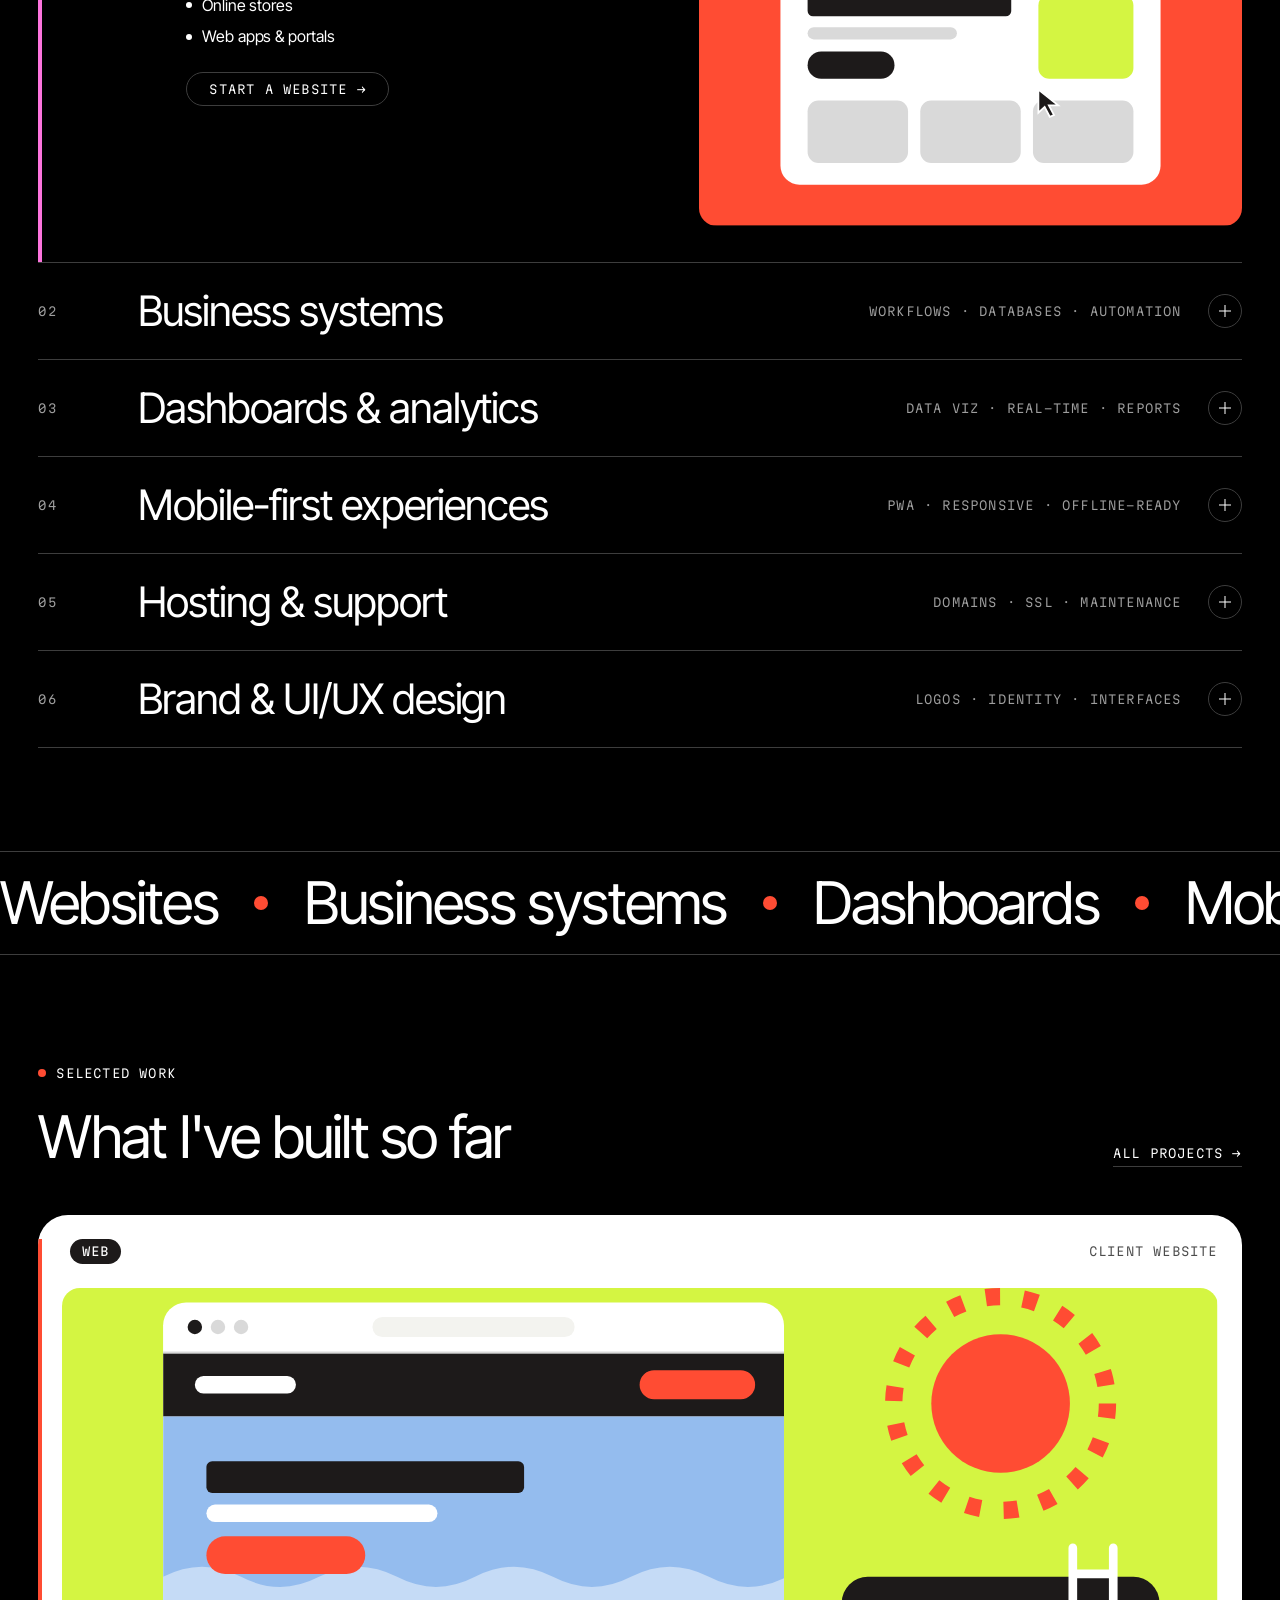
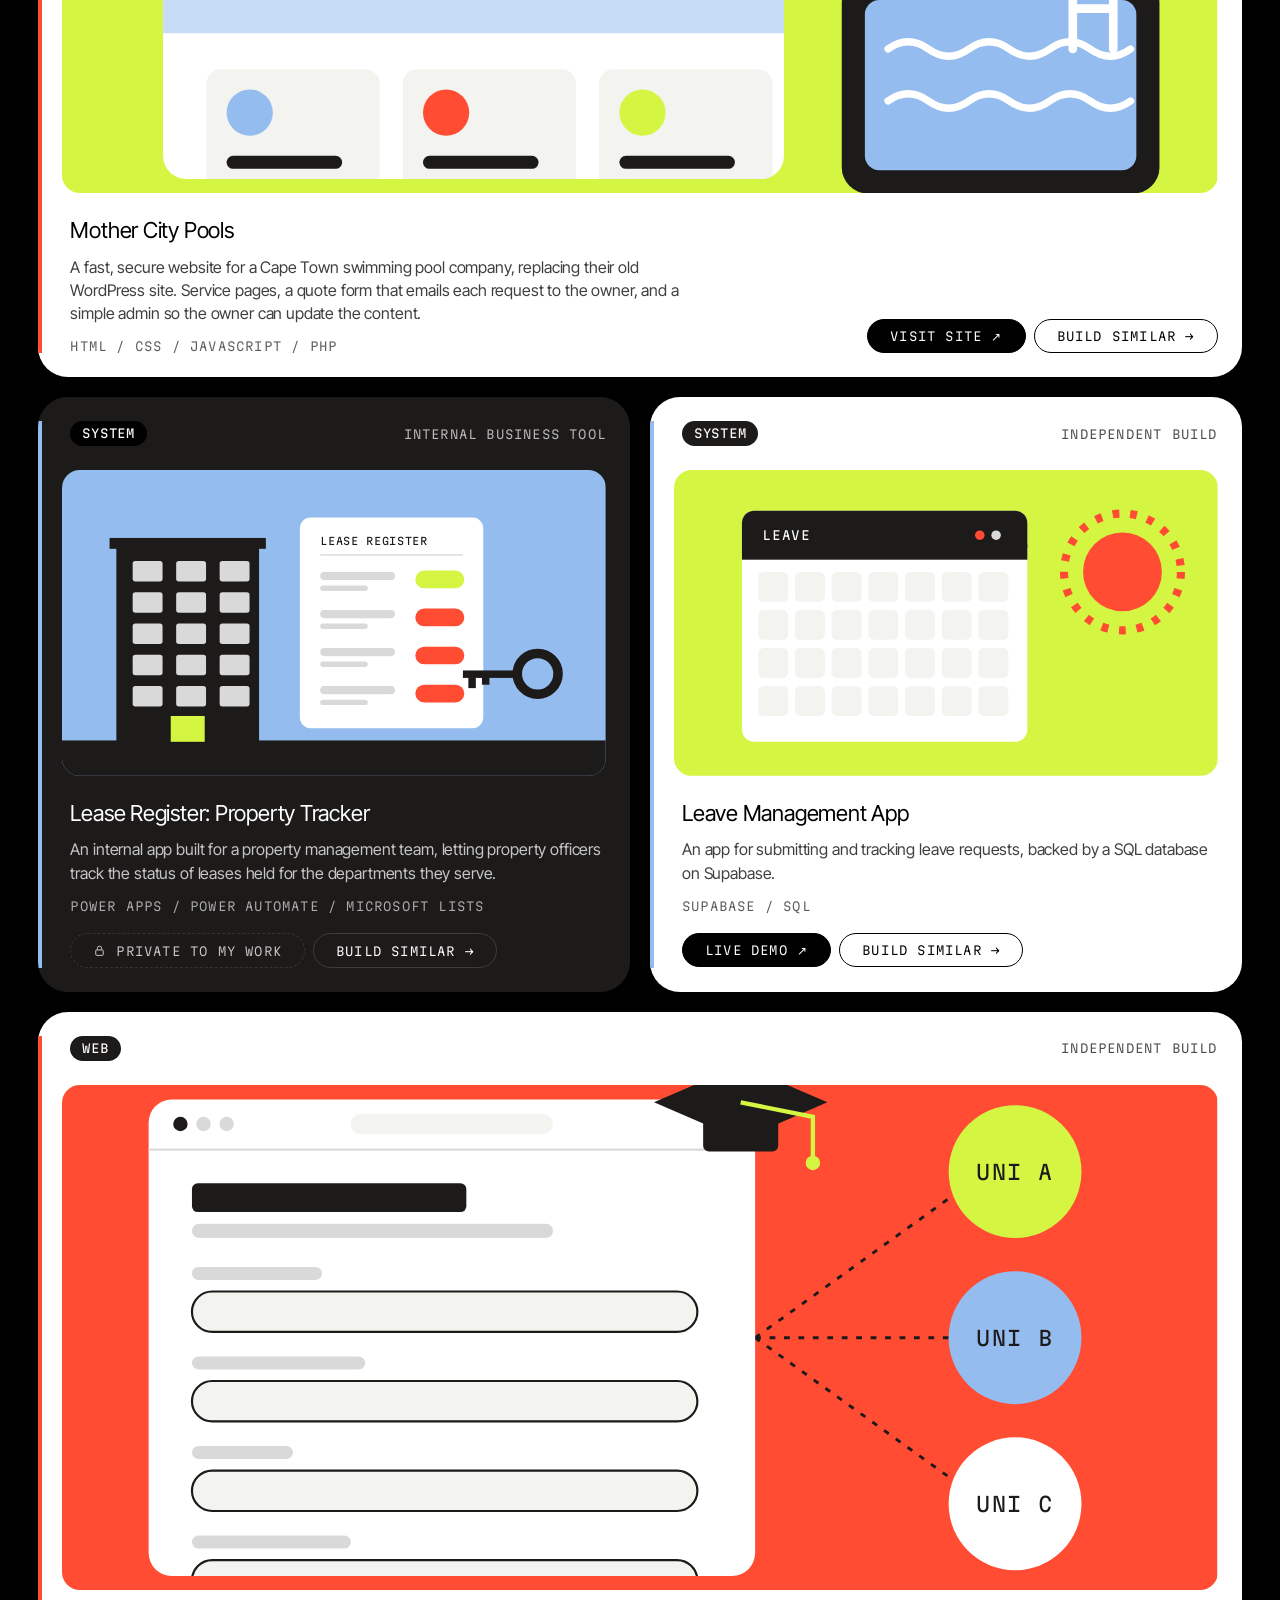
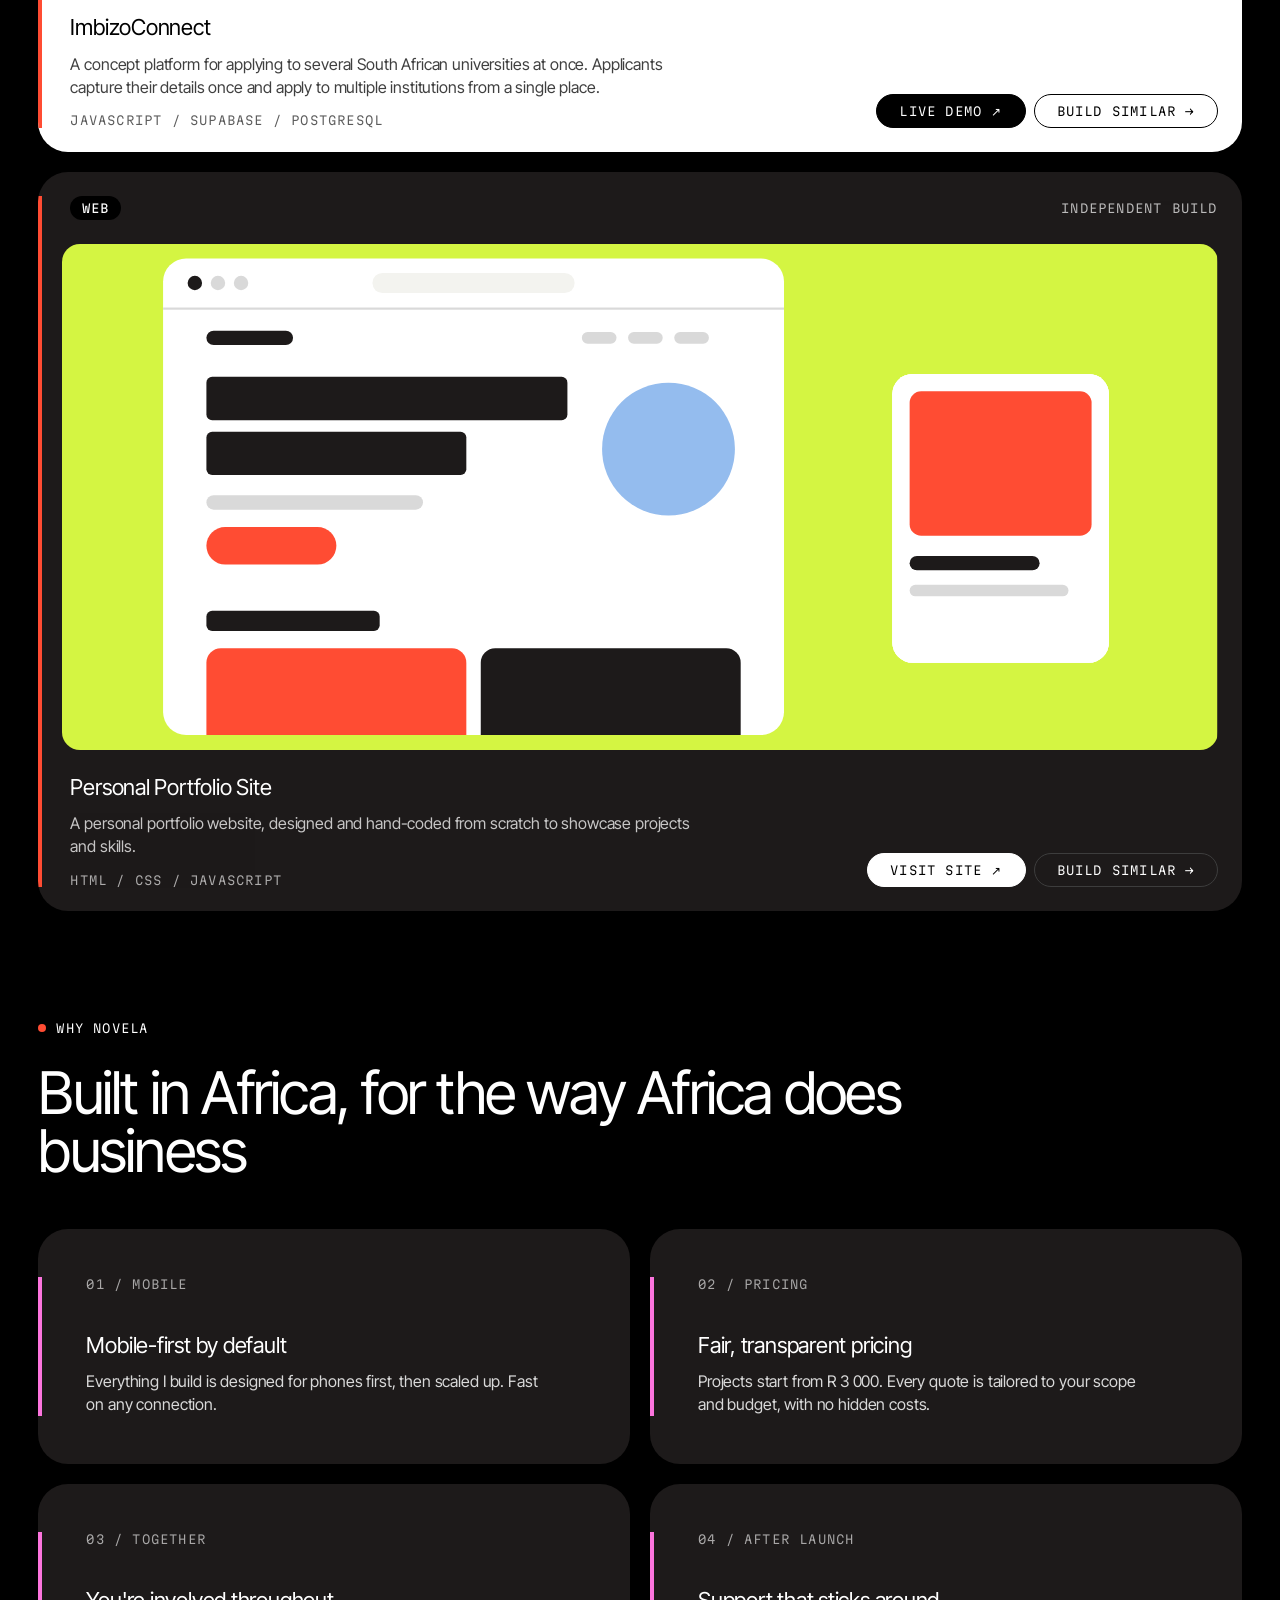
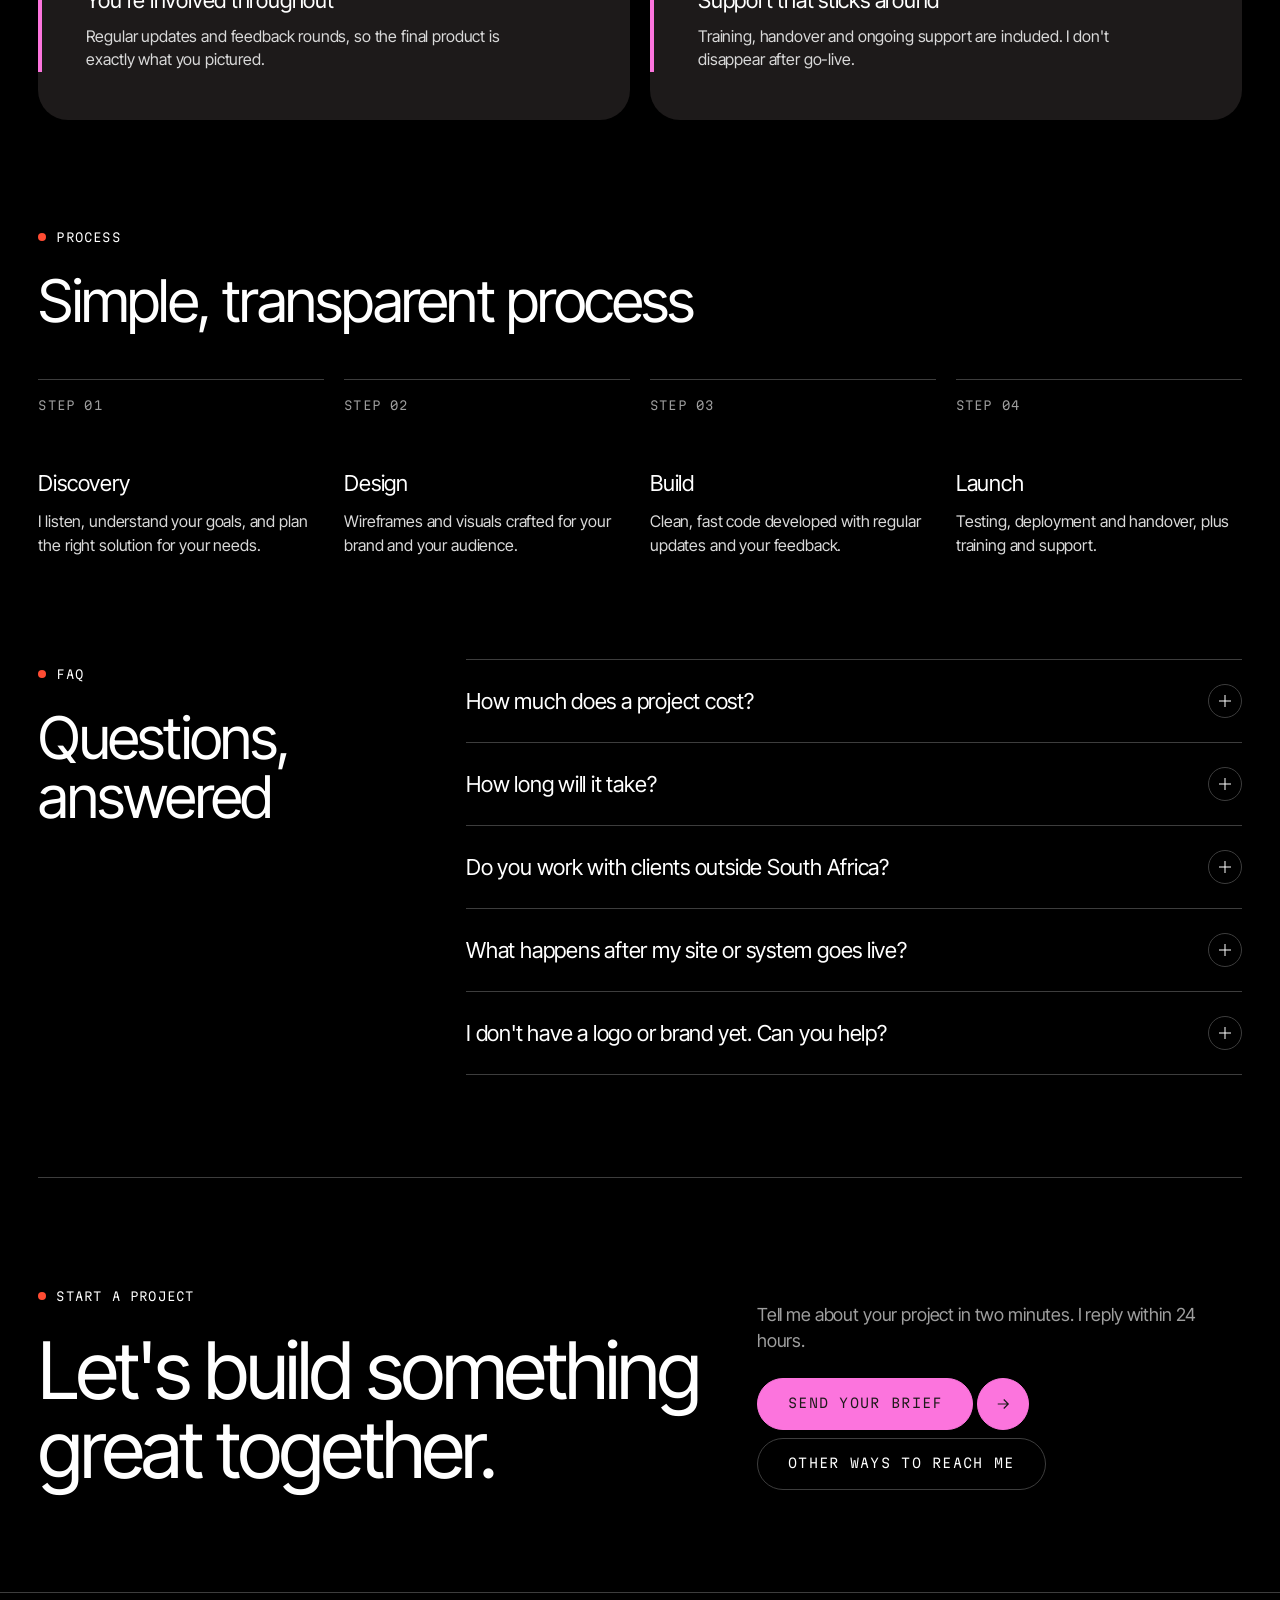
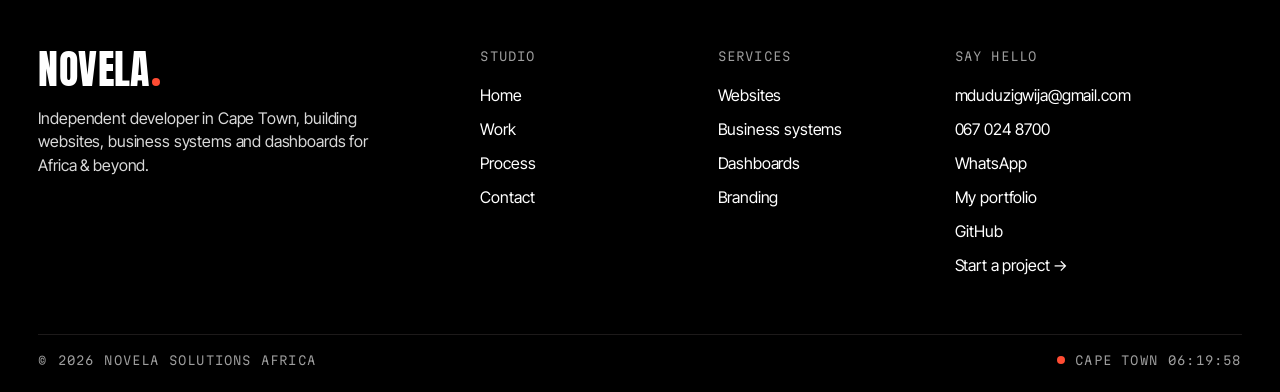
==== commit 63a7e72d: "Show the NOVELA logo when the site is shared as a link Adds Open Graph and Twitter card tags (image," ====
--- a/index.html
+++ b/index.html
@@ -9,7 +9,16 @@
 <meta property="og:type" content="website">
 <meta property="og:title" content="Novela Solutions Africa | Websites, Systems & Dashboards">
 <meta property="og:description" content="Websites, business systems and dashboards that help your business grow in the digital age.">
+<meta property="og:url" content="https://mduduzigwija.github.io/novela-solutions/">
+<meta property="og:site_name" content="Novela Solutions Africa">
+<meta property="og:image" content="https://mduduzigwija.github.io/novela-solutions/assets/img/og-image.jpg">
+<meta property="og:image:type" content="image/jpeg">
+<meta property="og:image:width" content="1200">
+<meta property="og:image:height" content="630">
+<meta property="og:image:alt" content="NOVELA. Solutions Africa: websites, business systems, dashboards">
+<meta name="twitter:card" content="summary_large_image">
 <link rel="icon" href="assets/img/favicon.svg" type="image/svg+xml">
+<link rel="apple-touch-icon" href="assets/img/apple-touch-icon.png">
 <link rel="preconnect" href="https://fonts.googleapis.com">
 <link rel="preconnect" href="https://fonts.gstatic.com" crossorigin>
 <link href="https://fonts.googleapis.com/css2?family=Anton&family=Inter+Tight:wght@300;400;500&family=Martian+Mono:wght@200;300;400;600&display=swap" rel="stylesheet">
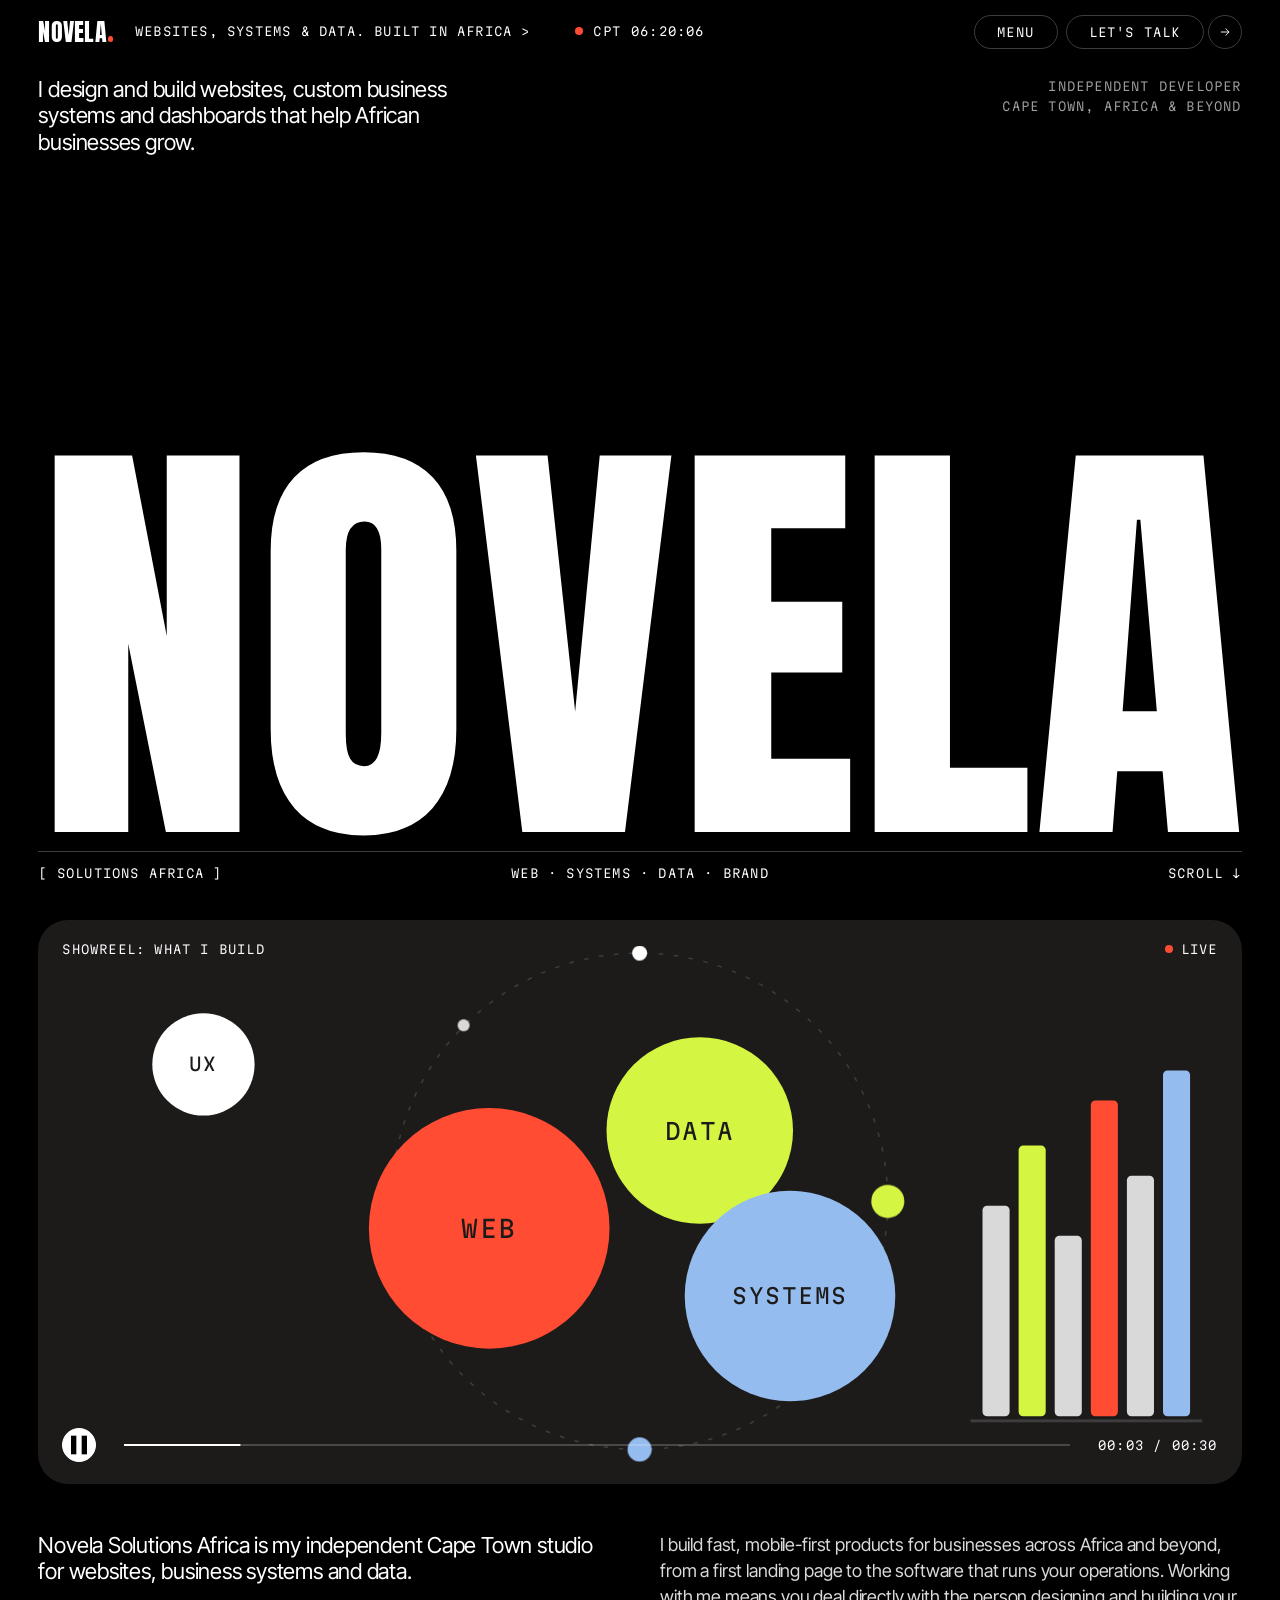
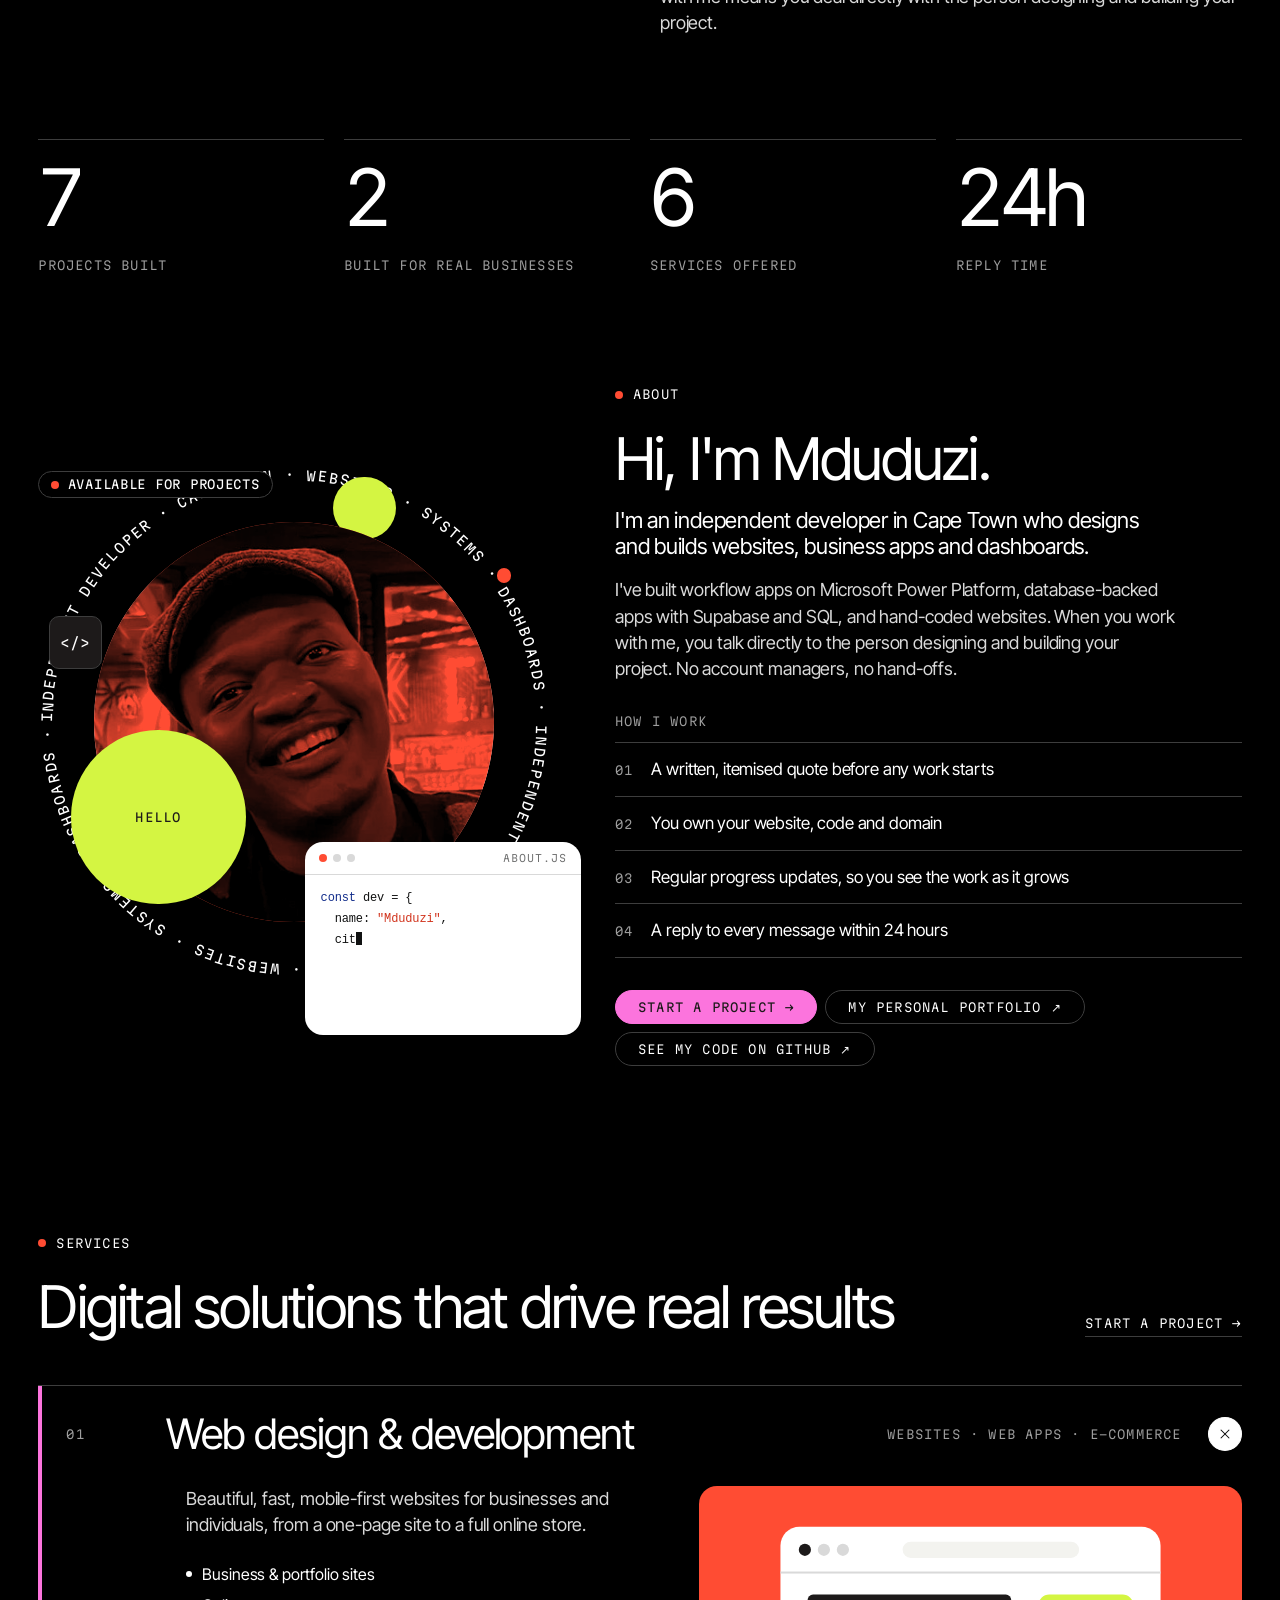
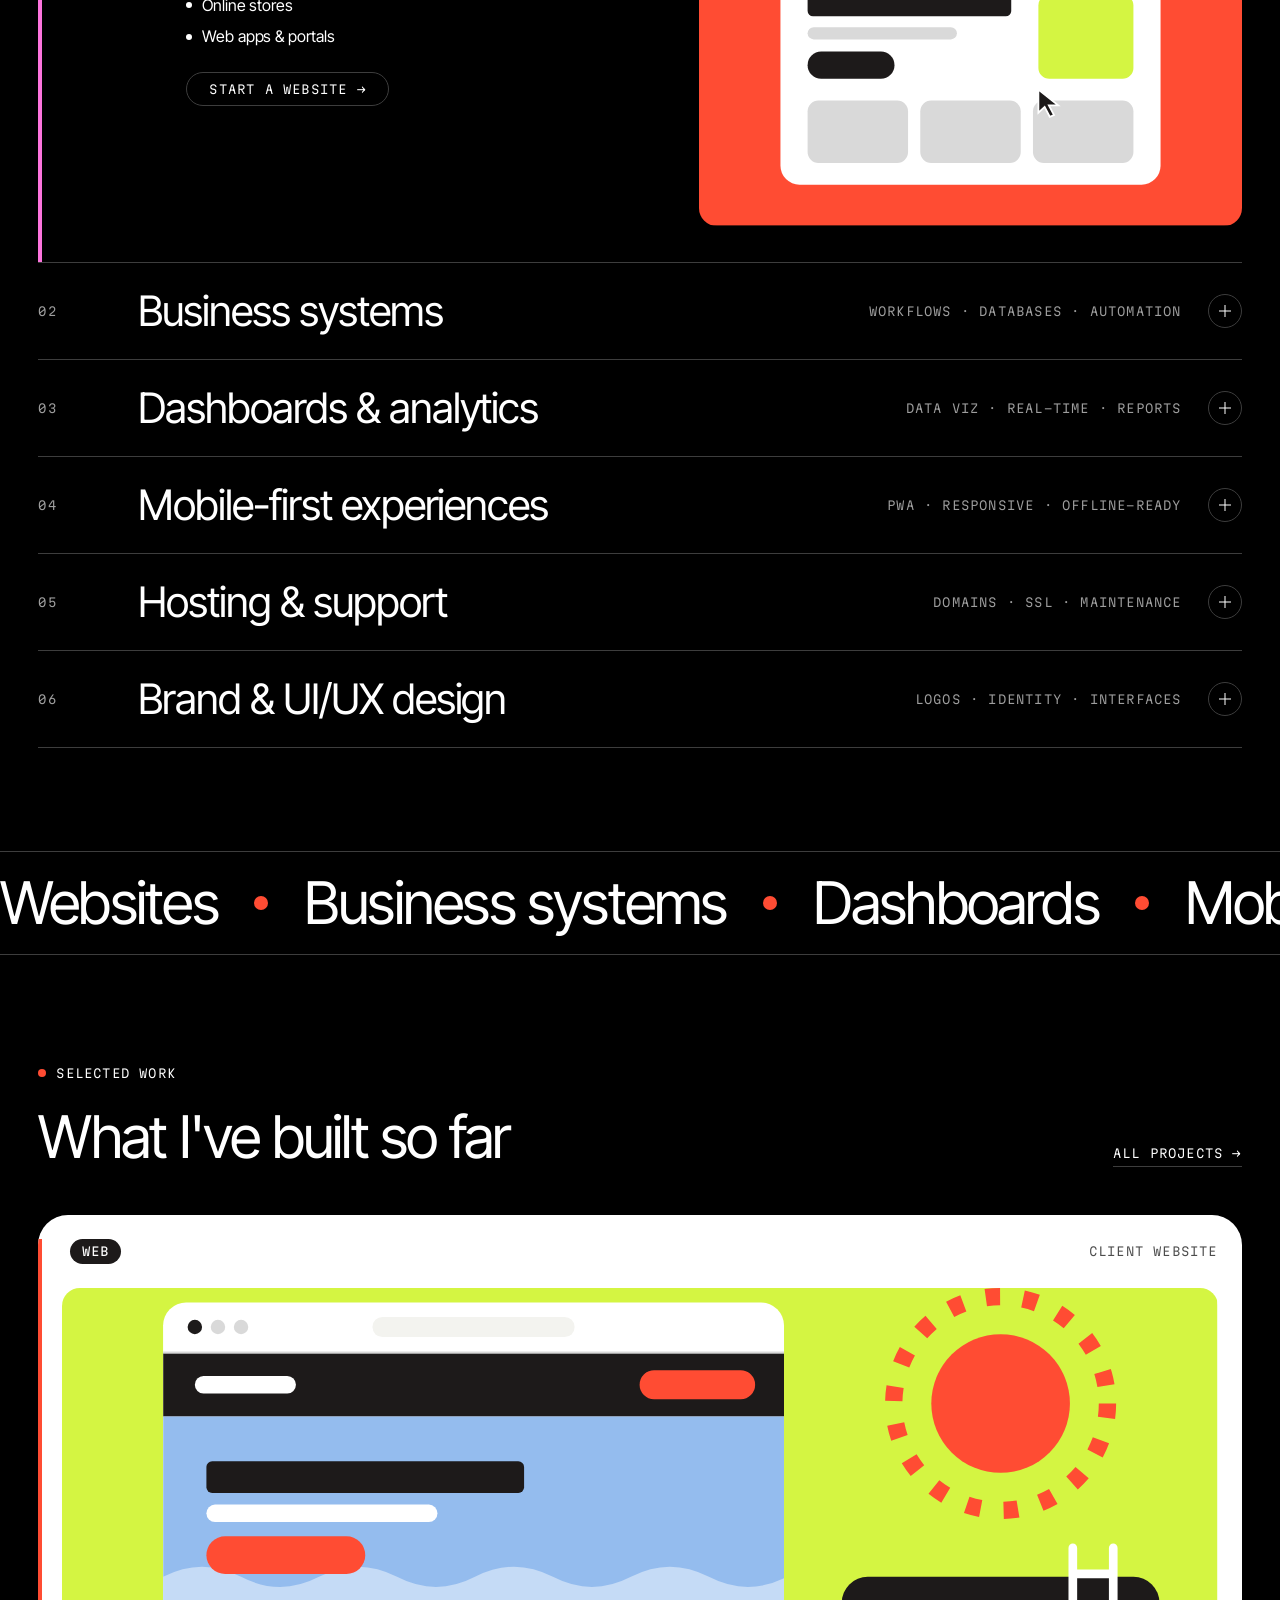
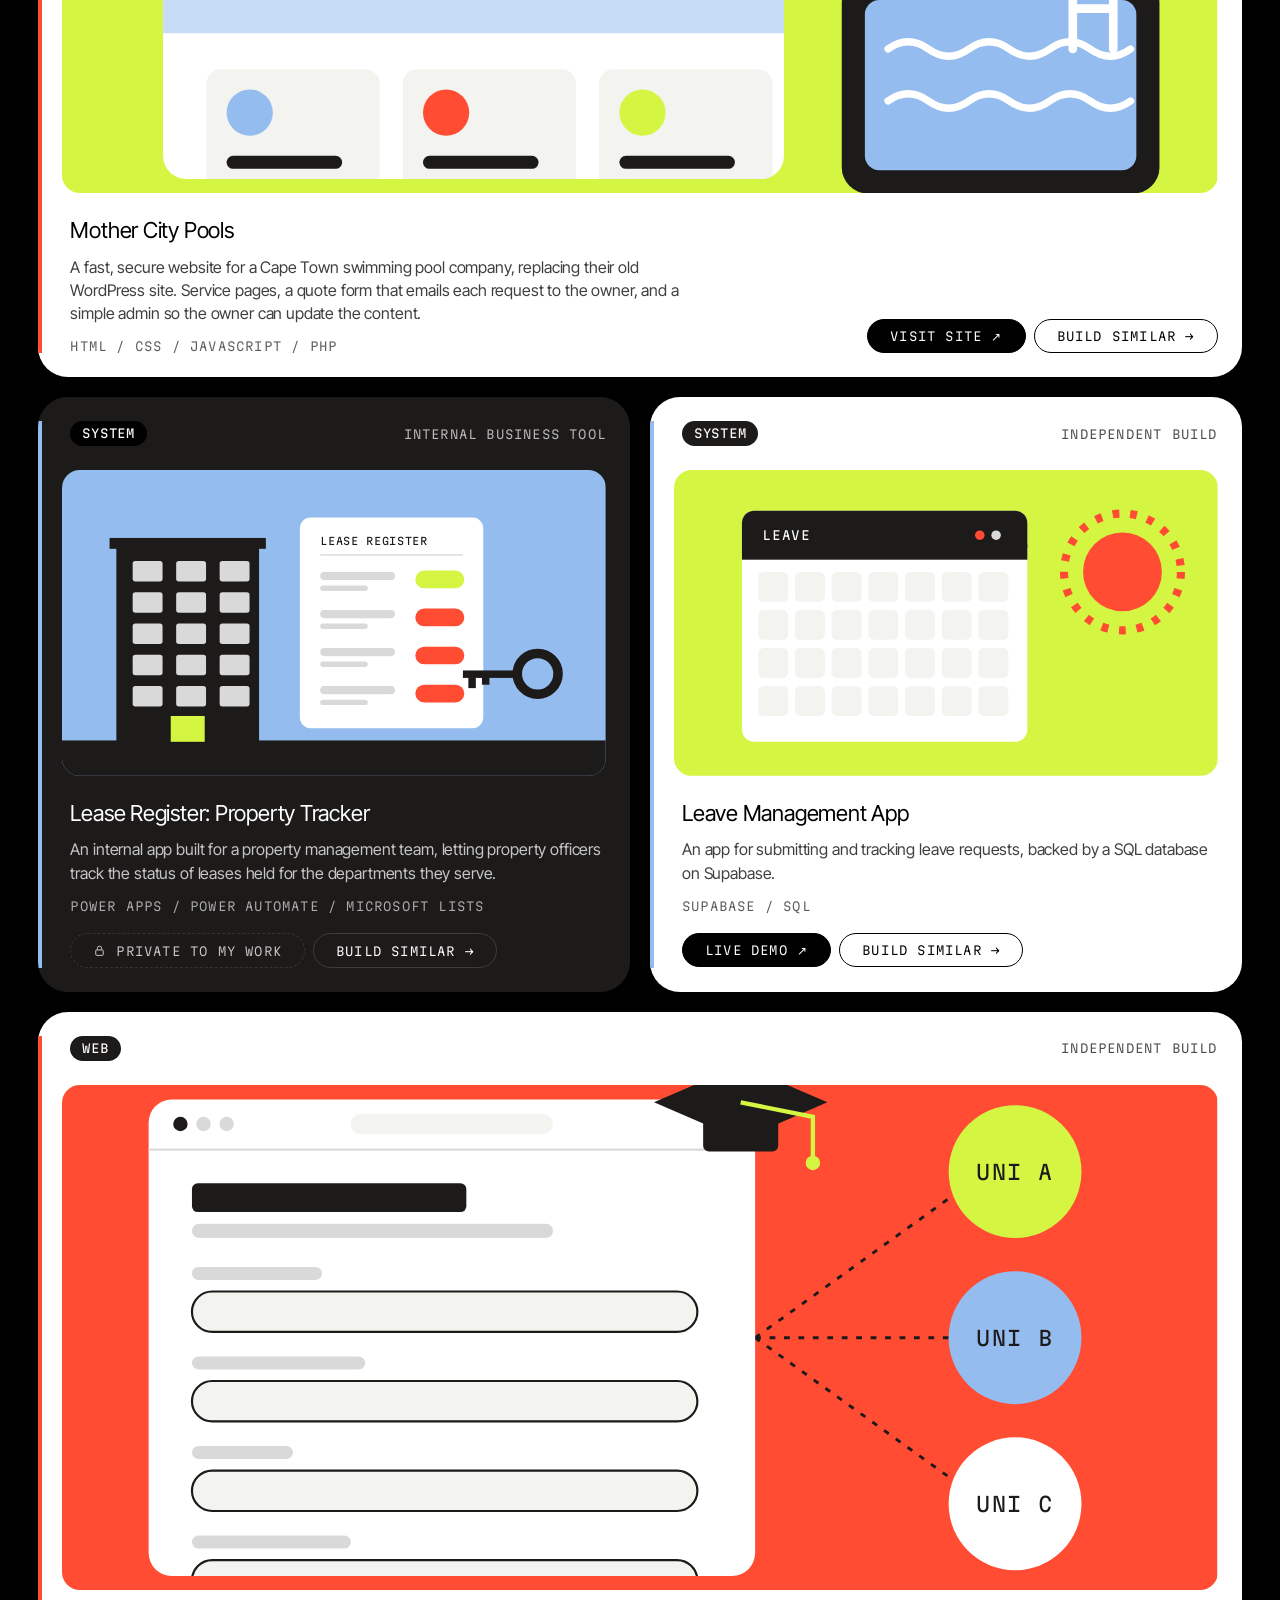
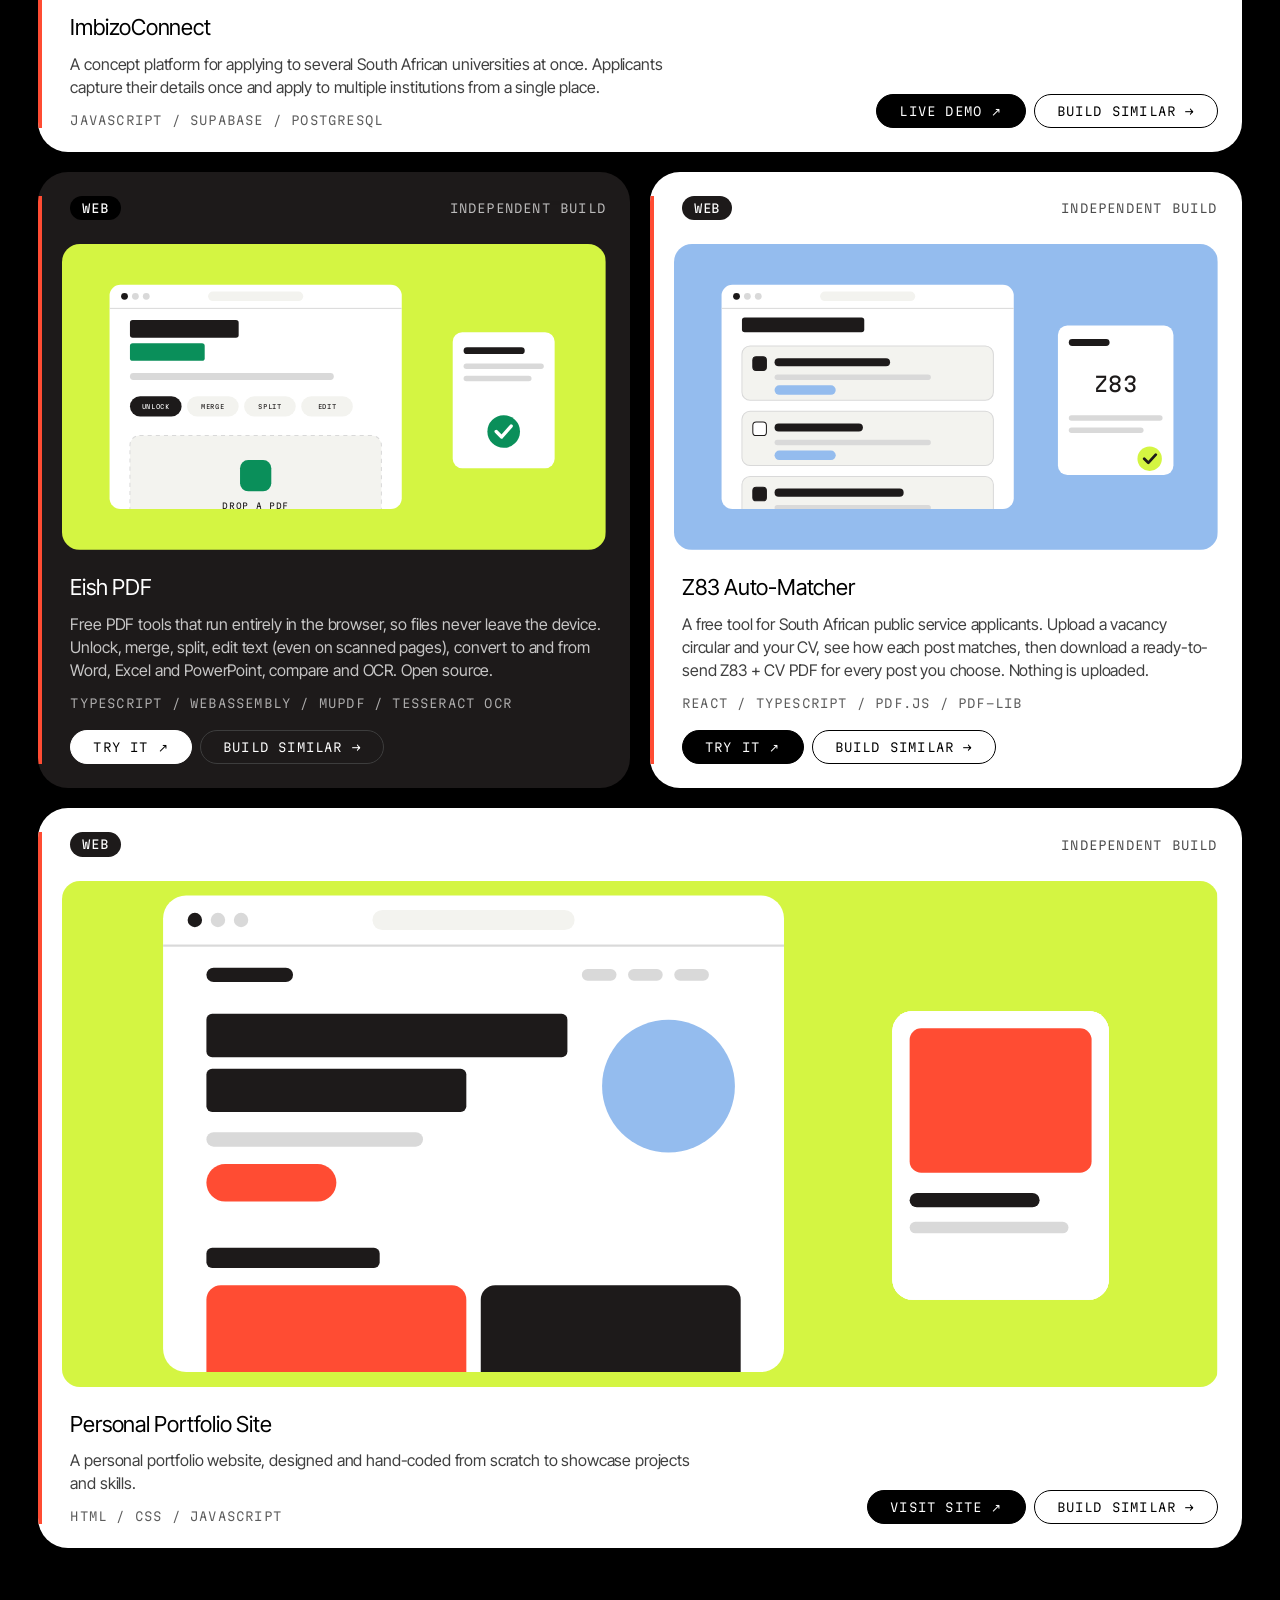
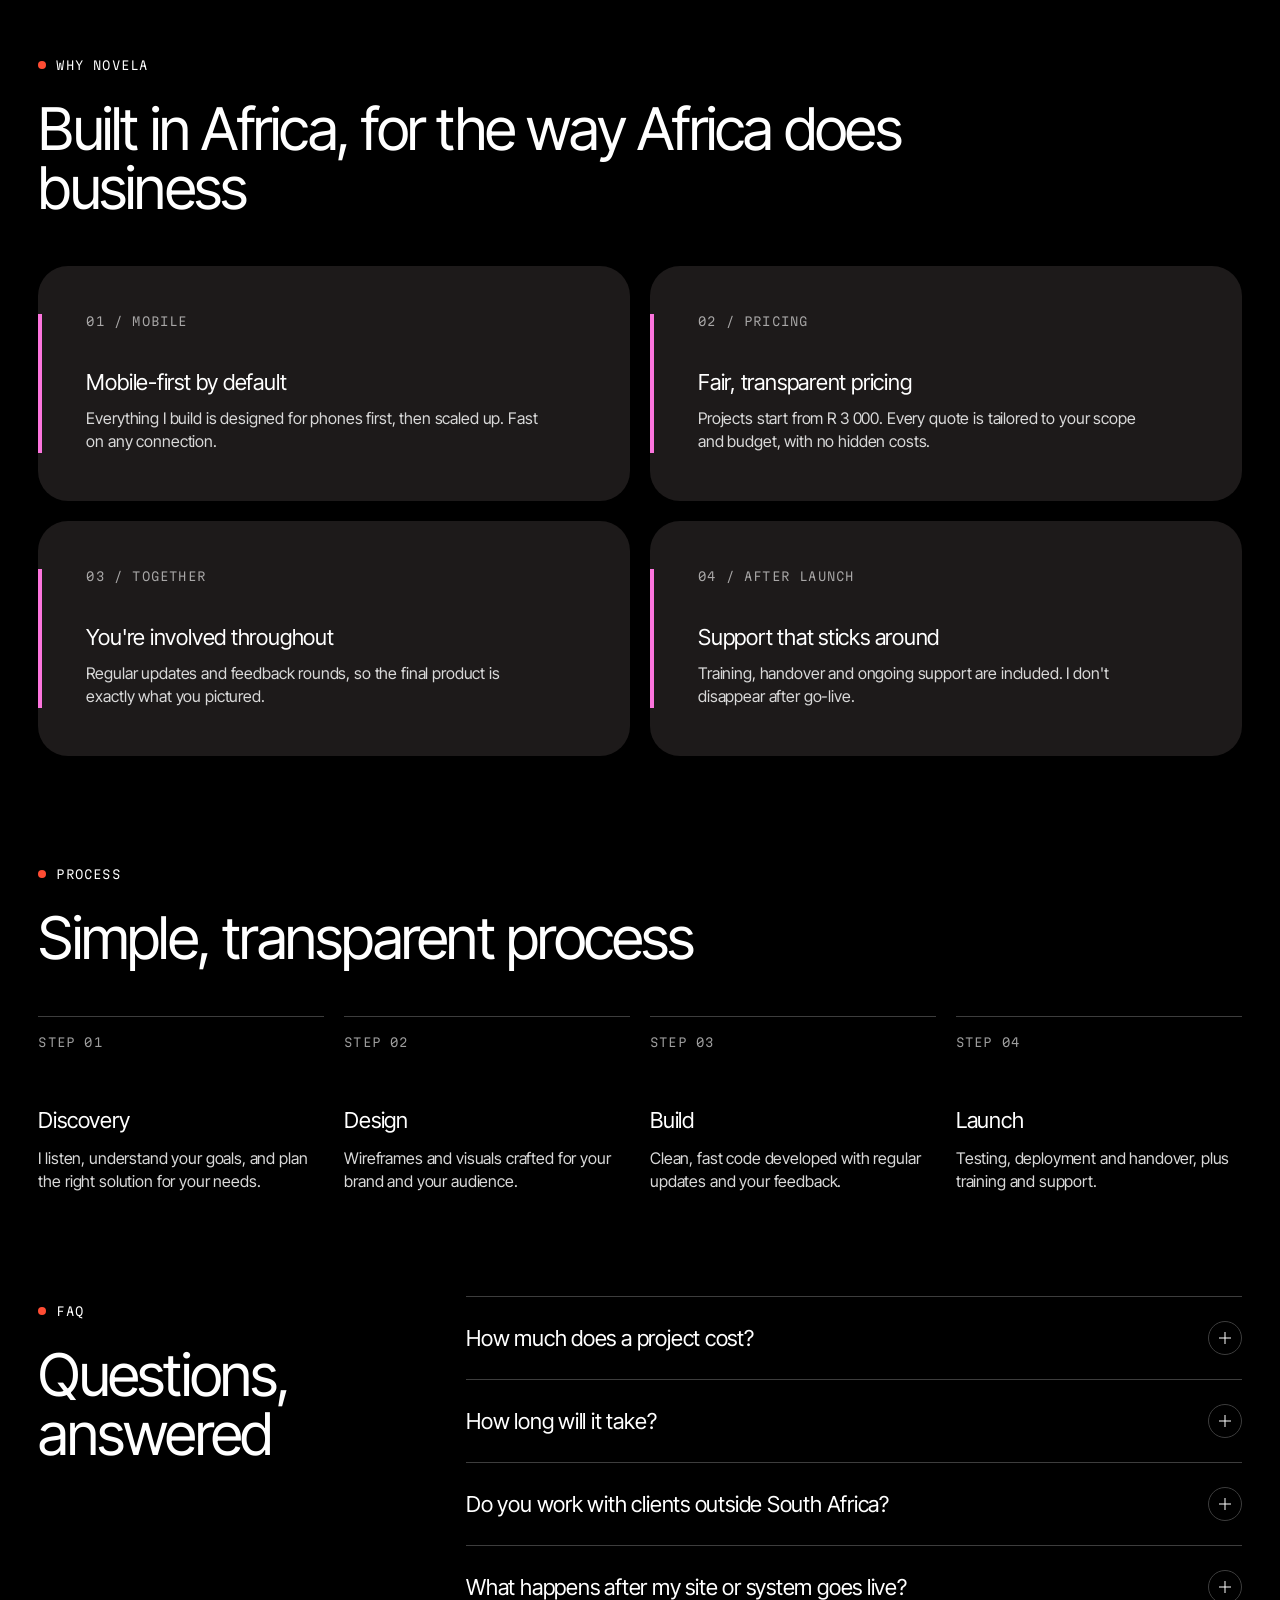
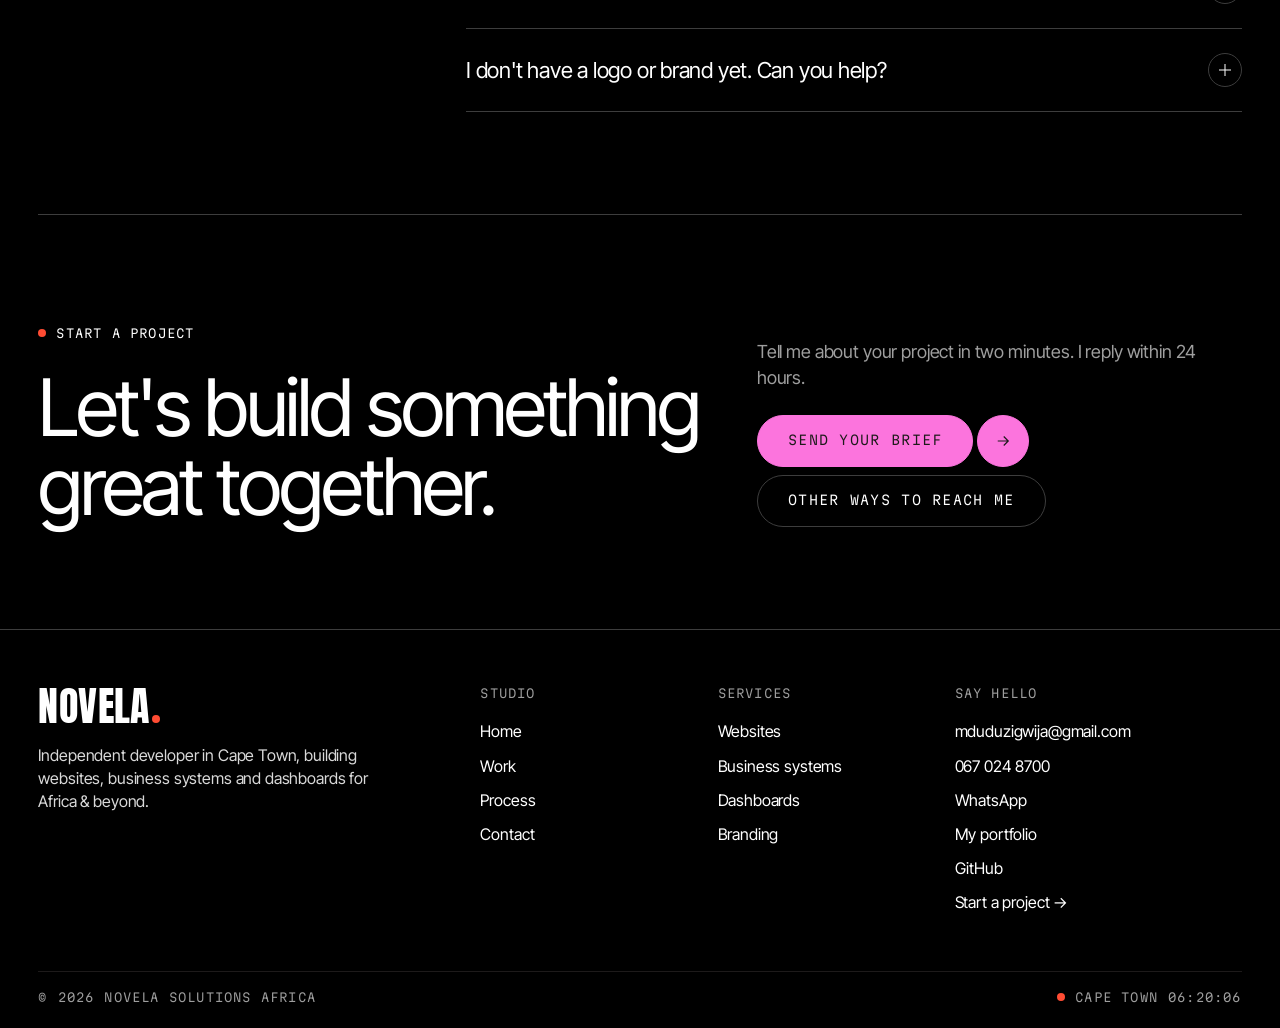
==== commit 2f49bf41: "Add Eish PDF and Z83 Auto-Matcher projects with previews, update counts Co-Authored-By: Claude Sonne" ====
--- a/index.html
+++ b/index.html
@@ -22,7 +22,7 @@
 <link rel="preconnect" href="https://fonts.googleapis.com">
 <link rel="preconnect" href="https://fonts.gstatic.com" crossorigin>
 <link href="https://fonts.googleapis.com/css2?family=Anton&family=Inter+Tight:wght@300;400;500&family=Martian+Mono:wght@200;300;400;600&display=swap" rel="stylesheet">
-<link rel="stylesheet" href="assets/css/styles.css?v=20261007e">
+<link rel="stylesheet" href="assets/css/styles.css?v=20261124a">
 <!-- Anonymous visit counts with Umami (no cookies, no personal data). Only the live site is counted. -->
 <script defer src="https://cloud.umami.is/script.js" data-website-id="703a37b5-77d7-4c17-984b-c3c5e5b60388" data-domains="mduduzigwija.github.io"></script>
 </head>
@@ -117,7 +117,7 @@
   <!-- STATS -->
   <section class="section wrap">
     <div class="stats">
-      <div class="stat reveal"><b data-count="5">5</b><span class="mono dim">Projects built</span></div>
+      <div class="stat reveal"><b data-count="7">7</b><span class="mono dim">Projects built</span></div>
       <div class="stat reveal"><b data-count="2">2</b><span class="mono dim">Built for real businesses</span></div>
       <div class="stat reveal"><b data-count="6">6</b><span class="mono dim">Services offered</span></div>
       <div class="stat reveal"><b data-count="24" data-suffix="h">24h</b><span class="mono dim">Reply time</span></div>
@@ -476,6 +476,6 @@
   </div>
 </footer>
 
-<script src="assets/js/main.js?v=20261007e" defer></script>
+<script src="assets/js/main.js?v=20261124a" defer></script>
 </body>
 </html>
